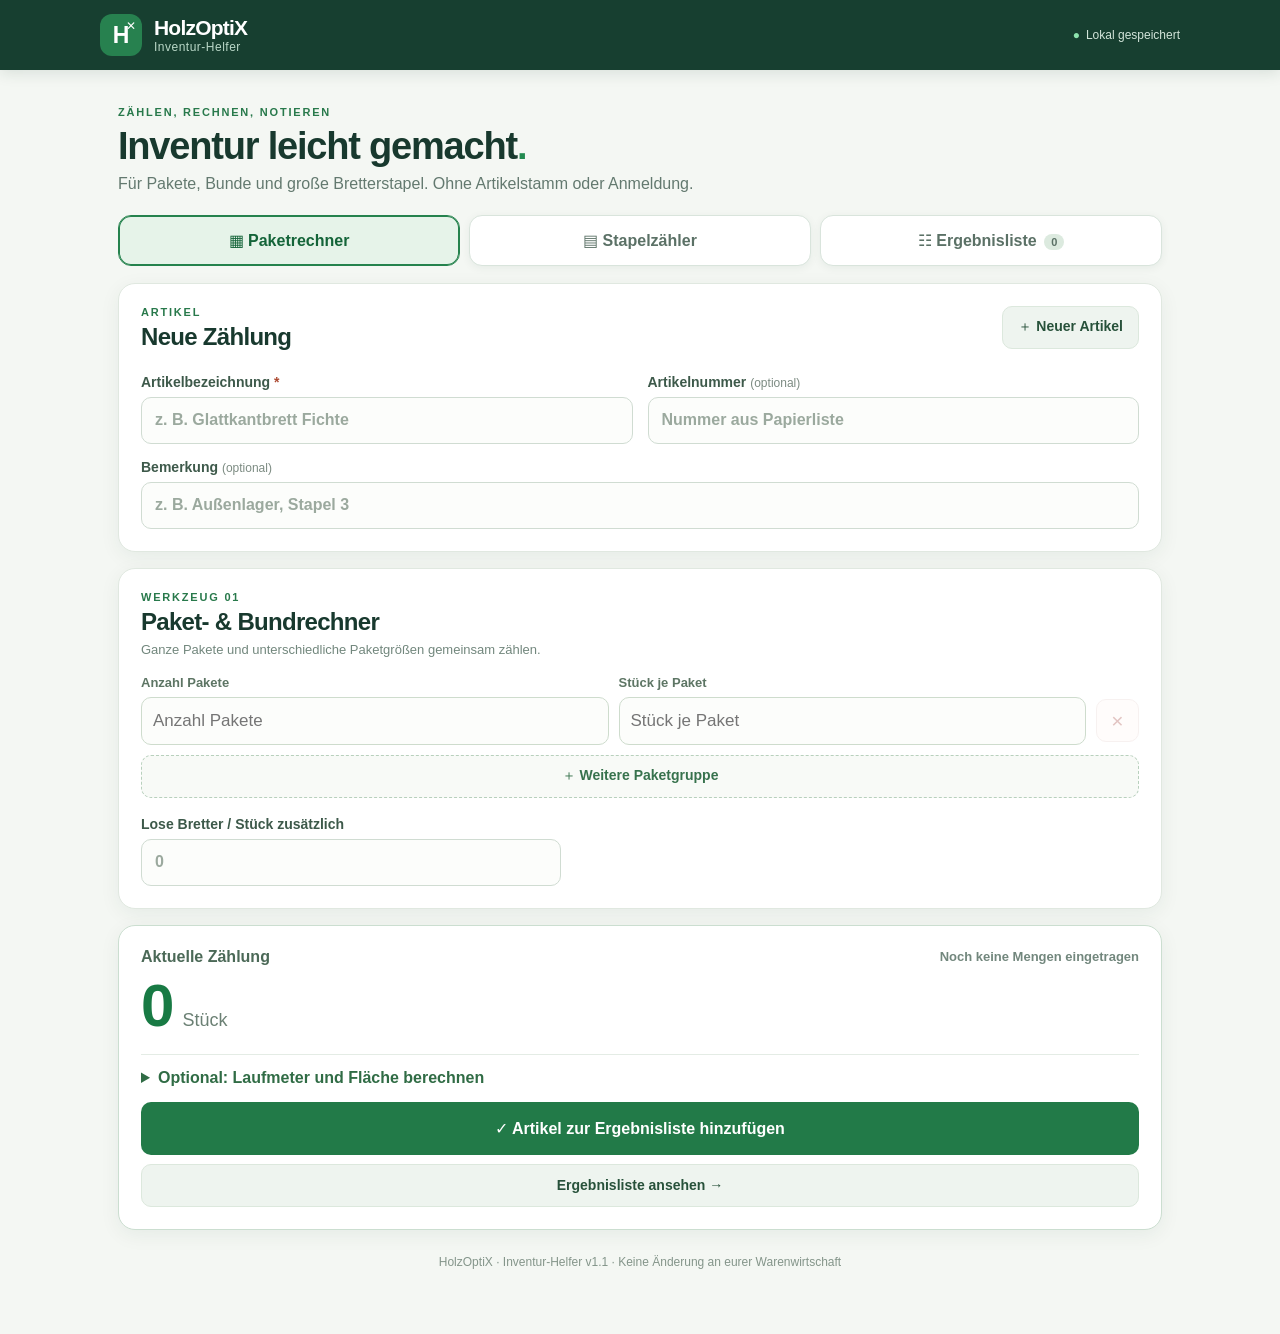
==== index.html @ 6cb24d71 "Add files via upload" ====
<!doctype html>
<html lang="de">
<head>
  <meta charset="utf-8">
  <meta name="viewport" content="width=device-width, initial-scale=1, viewport-fit=cover">
  <meta name="theme-color" content="#205d3d">
  <meta name="description" content="HolzOptiX Inventur-Helfer – Pakete, Bretterstapel und Fotos zählen, Ergebnisse sammeln.">
  <link rel="manifest" href="./manifest.webmanifest">
  <link rel="icon" href="./icons/icon-192.png" type="image/png">
  <link rel="stylesheet" href="./style.css">
  <title>HolzOptiX – Inventur-Helfer</title>
</head>
<body>
  <header class="topbar">
    <div class="brand">
      <span class="brand-mark" aria-hidden="true">H<span>✕</span></span>
      <span><strong>HolzOptiX</strong><small>Inventur-Helfer</small></span>
    </div>
    <span id="save-status" class="save-status" role="status">Lokal gespeichert</span>
  </header>
  <div class="container">
    <div class="intro">
      <div>
        <p class="eyebrow">ZÄHLEN, RECHNEN, NOTIEREN</p>
        <h1>Inventur leicht gemacht<span class="dot">.</span></h1>
        <p>Für Pakete, Bunde und große Bretterstapel. Ohne Artikelstamm oder Anmeldung.</p>
      </div>
    </div>
    <nav class="tabs" aria-label="Werkzeug auswählen">
      <button class="tab is-active" type="button" data-tab="package" aria-current="page">▦ <span>Paketrechner</span></button>
      <button class="tab" type="button" data-tab="stack">▤ <span>Stapelzähler</span></button>
      <button class="tab" type="button" data-tab="results">☷ <span>Ergebnisliste</span> <span id="result-count" class="pill">0</span></button>
    </nav>

    <div id="editor" class="editor">
      <section class="card article-card">
        <div class="section-head">
          <div><p class="eyebrow">ARTIKEL</p><h2 id="editor-heading">Neue Zählung</h2></div>
          <button id="new-item" class="btn subtle" type="button">＋ Neuer Artikel</button>
        </div>
        <div class="fields two">
          <label class="field"><span>Artikelbezeichnung <em>*</em></span><input id="article-name" maxlength="100" type="text" placeholder="z. B. Glattkantbrett Fichte" autocomplete="off"></label>
          <label class="field"><span>Artikelnummer <small>(optional)</small></span><input id="article-no" maxlength="60" type="text" placeholder="Nummer aus Papierliste" autocomplete="off"></label>
        </div>
        <label class="field note-field"><span>Bemerkung <small>(optional)</small></span><input id="article-note" maxlength="160" type="text" placeholder="z. B. Außenlager, Stapel 3" autocomplete="off"></label>
      </section>

      <section id="panel-package" class="card panel">
        <div class="section-head">
          <div><p class="eyebrow">WERKZEUG 01</p><h2>Paket- & Bundrechner</h2><p class="muted">Ganze Pakete und unterschiedliche Paketgrößen gemeinsam zählen.</p></div>
        </div>
        <div class="row-label"><span>Anzahl Pakete</span><span>Stück je Paket</span><span></span></div>
        <div id="package-groups" class="group-list"></div>
        <button id="add-package" type="button" class="btn dashed full">＋ Weitere Paketgruppe</button>
        <label class="field single"><span>Lose Bretter / Stück zusätzlich</span><input id="loose-package" inputmode="numeric" type="text" autocomplete="off" placeholder="0"></label>
      </section>

      <section id="panel-stack" class="card panel" hidden>
        <div class="section-head">
          <div><p class="eyebrow">WERKZEUG 02</p><h2>Stapelzähler</h2><p class="muted">Für gleichmäßige und unregelmäßige Stapel. Beide Methoden sind kombinierbar.</p></div>
        </div>
        <div class="subhead"><h3>Lagen und Teilblöcke</h3><p>Für einen regelmäßigen Bereich: Bretter je Lage × Anzahl der Lagen.</p></div>
        <div class="row-label"><span>Bretter je Lage</span><span>Anzahl Lagen</span><span></span></div>
        <div id="stack-blocks" class="group-list"></div>
        <button id="add-block" class="btn dashed full" type="button">＋ Weiteren Teilblock hinzufügen</button>
        <div class="inline-divider"><span>und / oder</span></div>
        <div class="subhead"><h3>Einzelne, unregelmäßige Reihen</h3><p>Jede Reihe separat zählen. Die eingegebenen Reihen werden addiert.</p></div>
        <div class="row-add">
          <label class="field"><span>Bretter in dieser Reihe</span><input id="row-input" type="text" inputmode="numeric" autocomplete="off" placeholder="z. B. 13"></label>
          <button id="add-row" class="btn dark" type="button">＋ Reihe</button>
        </div>
        <div id="row-chips" class="chips"></div>
        <label class="field single"><span>Einzelne Bretter zusätzlich</span><input id="loose-stack" inputmode="numeric" type="text" autocomplete="off" placeholder="0"></label>
        <div class="inline-divider"><span>oder zusätzlich per Foto</span></div>
        <div class="photo-tool">
          <div class="subhead"><h3>Foto-Zählhilfe <span class="photo-new">NEU 1.1</span></h3><p>Stirnseite fotografieren und jedes sichtbare Brett antippen. Es wird kein Bild hochgeladen.</p></div>
          <div class="photo-actions">
            <button id="photo-choose" type="button" class="btn dark">▣ Foto aufnehmen / öffnen</button>
            <button id="photo-clear" type="button" class="btn danger">Foto entfernen</button>
            <input id="photo-file" type="file" accept="image/*" hidden>
          </div>
          <div id="photo-placeholder" class="photo-placeholder">Noch kein Foto ausgewählt. Du kannst direkt mit dem Handy fotografieren oder ein vorhandenes Bild öffnen.</div>
          <div id="photo-stage" class="photo-stage" hidden>
            <canvas id="photo-canvas" aria-label="Bretter durch Antippen markieren"></canvas>
          </div>
          <div class="photo-toolbar">
            <div class="photo-modes" role="group" aria-label="Foto-Werkzeug">
              <button id="photo-mode-add" class="btn subtle is-selected" type="button">＋ Markieren</button>
              <button id="photo-mode-remove" class="btn subtle" type="button">− Entfernen</button>
            </div>
            <div class="photo-zoom" role="group" aria-label="Vergrößerung">
              <button id="photo-zoom-out" class="btn subtle" type="button" aria-label="Verkleinern">−</button>
              <button id="photo-zoom-reset" class="btn subtle" type="button">100 %</button>
              <button id="photo-zoom-in" class="btn subtle" type="button" aria-label="Vergrößern">＋</button>
            </div>
          </div>
          <div class="photo-counter">
            <div><span>Auf dem Foto markiert</span><strong id="photo-mark-count">0</strong><small>Bretter</small></div>
            <button id="photo-undo" class="btn subtle" type="button">↶ Rückgängig</button>
          </div>
          <p id="photo-info" class="photo-help" role="status">Tippen setzt einen Punkt. Mit zwei Fingern zoomen, bei Vergrößerung ziehen. Die Fotozählung wird zu anderen Teilzählungen addiert – Bretter nicht doppelt erfassen!</p>
        </div>
      </section>

      <section class="card total-card">
        <div class="total-label"><span>Aktuelle Zählung</span><span id="total-formula" class="muted">Noch keine Mengen eingetragen</span></div>
        <div class="big-total"><strong id="preview-total">0</strong><span>Stück</span></div>
        <details class="conversion">
          <summary>Optional: Laufmeter und Fläche berechnen</summary>
          <p>Nur verwenden, wenn alle gezählten Bretter dieses Artikels dieselben Maße haben.</p>
          <div class="fields two">
            <label class="field"><span>Länge je Brett (mm)</span><input id="uniform-length" type="text" inputmode="numeric" autocomplete="off" placeholder="z. B. 4000"></label>
            <label class="field"><span>Breite je Brett (mm)</span><input id="uniform-width" type="text" inputmode="numeric" autocomplete="off" placeholder="z. B. 145"></label>
          </div>
          <div id="conversion-result" class="conversion-result"></div>
        </details>
        <div id="validation-message" class="error-message" role="alert" hidden></div>
        <button id="save-item" class="btn primary full prominent" type="button">✓ Artikel zur Ergebnisliste hinzufügen</button>
        <button id="go-results" class="btn subtle full" type="button">Ergebnisliste ansehen →</button>
      </section>
    </div>

    <section id="panel-results" class="results-panel" hidden>
      <div class="card">
        <div class="section-head">
          <div><p class="eyebrow">VARIANTE 2</p><h2>Deine Ergebnisliste</h2><p class="muted">Mehrere Artikel nacheinander zählen und die fertigen Mengen gesammelt auf die Papierliste übertragen.</p></div>
        </div>
        <div class="result-summary">
          <div><strong id="summary-articles">0</strong><span>Artikel gezählt</span></div>
          <div><strong id="summary-counts">0</strong><span>Teilzählungen</span></div>
        </div>
        <div id="results-empty" class="empty-state">Noch keine Artikel erfasst. Starte mit dem Paketrechner oder Stapelzähler.</div>
        <div id="results-list" class="results-list"></div>
        <div class="result-actions">
          <button id="result-new" type="button" class="btn primary">＋ Weiteren Artikel zählen</button>
          <button id="export-csv" type="button" class="btn dark">↓ CSV speichern</button>
          <button id="print-results" type="button" class="btn subtle">▤ Drucken / PDF</button>
        </div>
      </div>
      <div class="card safety-card">
        <h3>Datensicherung</h3>
        <p>Die Zählungen bleiben auf diesem Gerät gespeichert. Sie werden nicht automatisch zwischen Handy und PC übertragen. Sichere sie bei Bedarf als Datei.</p>
        <div class="result-actions">
          <button id="export-json" class="btn subtle" type="button">↓ Sicherung speichern</button>
          <button id="import-json" class="btn subtle" type="button">↑ Sicherung öffnen</button>
          <input id="import-file" type="file" accept="application/json,.json" hidden>
          <button id="clear-results" class="btn danger" type="button">Liste leeren</button>
        </div>
      </div>
    </section>

    <footer class="footer">HolzOptiX · Inventur-Helfer v1.1 · Keine Änderung an eurer Warenwirtschaft</footer>
  </div>
  <script src="./photo.js" defer></script>
  <script src="./app.js" defer></script>
</body>
</html>
---- style.css ----
:root{font-family:Inter,Segoe UI,Arial,sans-serif;color:#18392e;background:#f4f7f3;font-size:16px;font-synthesis:none}
*{box-sizing:border-box}html{scroll-behavior:smooth}body{margin:0;min-height:100vh}button,input{font:inherit}button{cursor:pointer}button:disabled{cursor:not-allowed;opacity:.45}[hidden]{display:none!important}
.topbar{background:#173f30;color:white;padding:14px max(18px,calc((100vw - 1080px)/2));display:flex;justify-content:space-between;align-items:center;gap:12px;box-shadow:0 3px 14px #143e3020}
.brand{display:flex;align-items:center;gap:12px}.brand strong{display:block;font-size:21px;letter-spacing:-.8px}.brand small{display:block;color:#bad8c8;font-size:12px;letter-spacing:.5px}.brand-mark{display:grid;place-items:center;width:42px;height:42px;border-radius:12px;background:#27814f;color:#fff;font-size:23px;font-weight:900;position:relative}.brand-mark span{position:absolute;font-size:12px;right:6px;top:5px}
.save-status{font-size:12px;color:#d2e4d9;white-space:nowrap}.save-status::before{content:'●';color:#8de4ae;margin-right:6px}.save-status.error{color:#ffdcce}.save-status.error::before{color:#f4aa8f}
.container{max-width:1080px;margin:0 auto;padding:24px 18px 40px}.intro{margin:12px 0 22px}.intro h1{font-size:clamp(27px,4.5vw,38px);line-height:1.13;letter-spacing:-1.2px;margin:7px 0}.intro p:last-child{color:#63796f;margin:7px 0 0}.eyebrow{font-size:11px;font-weight:800;letter-spacing:1.8px;color:#28794b;margin:0}.dot{color:#228b50}
.tabs{display:grid;grid-template-columns:1fr 1fr 1fr;gap:9px;margin-bottom:17px}.tab{appearance:none;border:1px solid #d9e4dc;background:#fff;color:#5b7166;padding:15px 9px;border-radius:13px;font-weight:700;min-height:51px;box-shadow:0 2px 8px #163d3010}.tab.is-active{border-color:#25824d;background:#e6f3e9;color:#146439;box-shadow:inset 0 0 0 1px #25824d}.pill{display:inline-flex;min-width:20px;justify-content:center;border-radius:20px;background:#dceadf;padding:2px 5px;font-size:11px;margin-left:3px}.editor,.results-panel{display:grid;gap:16px}.card{background:white;border:1px solid #e0e8e0;border-radius:17px;box-shadow:0 5px 20px #173f3010;padding:22px}.section-head{display:flex;justify-content:space-between;gap:15px;align-items:start;margin-bottom:18px}.section-head h2{margin:5px 0;font-size:24px;letter-spacing:-.7px}.section-head .muted{margin:6px 0 0}.muted{color:#72877d;font-size:13px}.fields{display:grid;gap:15px}.fields.two{grid-template-columns:1fr 1fr}.field{display:flex;flex-direction:column;gap:7px;font-size:14px;font-weight:650;color:#3d594a;min-width:0}.field span small{font-size:12px;font-weight:400;color:#7c8b82}.field em{font-style:normal;color:#ad4b33}
.field input{width:100%;border:1px solid #d0dcd2;border-radius:10px;padding:12px 13px;color:#18392e;background:#fcfdfb;outline:none;min-height:47px;font-size:16px}.field input:focus{border-color:#2b995c;box-shadow:0 0 0 3px #2f995b1b}.field input::placeholder{color:#9ba99e}.note-field{margin-top:15px}
.btn{display:inline-flex;align-items:center;justify-content:center;gap:6px;min-height:43px;padding:10px 15px;border-radius:10px;border:1px solid transparent;font-weight:750;font-size:14px;text-align:center;transition:background .15s}.btn.primary{background:#227a48;color:white}.btn.primary:hover{background:#165d35}.btn.dark{background:#204638;color:white}.btn.dark:hover{background:#123628}.btn.subtle{background:#eef4ef;color:#27513a;border-color:#dce8dd}.btn.subtle:hover{background:#e3ede4}.btn.dashed{background:#f8faf7;border:1.5px dashed #b8d0bd;color:#37724d}.btn.dashed:hover{background:#ecf6ed}.btn.danger{background:#fff3f1;border:1px solid #e7c1bb;color:#aa3a31}.btn.danger:hover{background:#ffe5e2}.btn.full{width:100%}.btn.prominent{min-height:53px;font-size:16px}
.row-label{display:grid;grid-template-columns:1fr 1fr 43px;gap:10px;color:#5d7564;font-weight:700;font-size:13px;margin:0 0 7px}.group-list{display:grid;gap:9px;margin-bottom:10px}.group-row{display:grid;grid-template-columns:1fr 1fr 43px;gap:10px;align-items:center}.group-row input{width:100%;min-width:0;border:1px solid #cedccd;background:#fcfdfb;border-radius:10px;padding:12px 11px;min-height:48px;font-size:17px;outline:none}.group-row input:focus{border-color:#33935b;box-shadow:0 0 0 3px #33935b22}.group-row button{border:1px solid #e8d2ce;color:#a23e37;background:#fff6f3;border-radius:10px;font-size:21px;min-height:43px}.group-row button:disabled{opacity:.3}.single{max-width:420px;margin-top:18px}.subhead{margin:6px 0 14px}.subhead h3{font-size:17px;margin:0 0 4px}.subhead p{margin:0;color:#778b7f;font-size:13px}.inline-divider{height:45px;display:flex;align-items:center;gap:15px;color:#82968a;font-size:12px}.inline-divider::before,.inline-divider::after{content:'';height:1px;background:#e2ebe4;flex:1}.row-add{display:flex;align-items:end;gap:10px}.row-add .field{flex:1}.row-add .btn{min-height:47px}.chips{display:flex;flex-wrap:wrap;gap:7px;margin-top:12px}.chip{background:#eaf4ec;border:1px solid #d1e6d6;color:#245d3b;border-radius:50px;padding:7px 10px;font-weight:700;font-size:13px}.chip button{border:0;background:transparent;color:#5d7663;font-size:17px;margin-left:5px;vertical-align:middle}
.total-card{border-color:#cbded0}.total-label{display:flex;align-items:center;justify-content:space-between;gap:12px;color:#4b6957;font-weight:750}.big-total{display:flex;align-items:baseline;gap:10px;margin:7px 0 12px}.big-total strong{font-size:clamp(42px,7vw,60px);color:#187a44;line-height:1.1;letter-spacing:-1.8px;font-variant-numeric:tabular-nums}.big-total span{color:#6b8074;font-size:18px}.conversion{border-top:1px solid #e4ece5;margin:15px 0;padding-top:14px}.conversion summary{color:#306c45;font-weight:750;cursor:pointer}.conversion p{color:#72877d;font-size:13px}.conversion-result{font-weight:750;color:#21683c;margin-top:12px}.error-message{color:#a33131;background:#fff0ee;border:1px solid #f1ccc8;border-radius:9px;padding:11px 13px;margin:12px 0}.total-card>.btn+.btn{margin-top:9px}
.result-summary{display:flex;gap:12px;margin-bottom:18px}.result-summary div{background:#ecf5ed;border-radius:12px;padding:13px 18px;flex:1;display:flex;flex-direction:column;gap:4px}.result-summary strong{color:#1a7641;font-size:27px}.result-summary span{font-size:12px;color:#657f6b}.results-list{display:grid;gap:10px}.result-card{border:1px solid #dce6dd;border-radius:12px;padding:15px;display:grid;grid-template-columns:minmax(0,1fr) auto;gap:12px}.result-card h3{margin:0;font-size:18px;overflow-wrap:anywhere}.result-card p{margin:5px 0 0;color:#667c6d;font-size:13px;overflow-wrap:anywhere}.result-card .breakdown{color:#6f8275;font-size:12px;margin-top:9px}.result-qty{font-size:25px;color:#1c7a42;font-weight:800;white-space:nowrap;text-align:right;line-height:1}.result-qty small{font-size:12px;color:#71907a}.result-controls{grid-column:1/-1;display:flex;gap:7px;flex-wrap:wrap}.result-controls .btn{min-height:36px;padding:6px 13px;font-size:13px}.result-actions{display:flex;flex-wrap:wrap;gap:9px;margin-top:18px}.empty-state{border:1px dashed #c6d9c8;border-radius:13px;padding:28px;text-align:center;color:#788e80;background:#f8fbf7}.safety-card h3{margin:0}.safety-card p{color:#688171;font-size:14px;line-height:1.5}.footer{margin:25px 0;text-align:center;color:#84958a;font-size:12px}
@media(max-width:700px){.container{padding:17px 12px 30px}.topbar{padding:12px 15px}.tabs{gap:5px}.tab{padding:12px 5px;font-size:12px}.card{padding:16px}.section-head h2{font-size:22px}.section-head{flex-wrap:wrap}.fields.two{grid-template-columns:1fr}.row-label,.group-row{gap:7px}.save-status{font-size:11px}.result-actions .btn{flex:1;min-width:130px}.result-card{gap:8px}.result-qty{font-size:22px}.intro{margin-top:3px}}
@media print{body{background:white;color:#111}.topbar,.intro,.tabs,.editor,.footer,.safety-card,.result-actions,.result-controls{display:none!important}.container{max-width:none;margin:0;padding:0}.results-panel{display:block!important}.card{box-shadow:none;border:0;padding:0}.section-head h2{font-size:24px}.result-summary{margin:10px 0}.result-summary div{background:none;border:1px solid #bbb;padding:8px}.results-list{gap:0}.result-card{break-inside:avoid;border:0;border-bottom:1px solid #aaa;border-radius:0;padding:10px 0}.result-qty{color:#111}.result-card h3{font-size:15px}.result-card p,.result-card .breakdown{color:#333}.empty-state{display:none!important}}
.photo-tool{margin-top:3px;padding:18px;border:1px solid #d7e6d9;background:#f9fcf9;border-radius:13px}.photo-new{display:inline-block;vertical-align:middle;background:#dcefe2;color:#216b3f;padding:4px 7px;font-size:10px;border-radius:50px;letter-spacing:1px}.photo-actions,.photo-toolbar{display:flex;gap:8px;flex-wrap:wrap;margin:13px 0}.photo-actions .btn{flex:1;min-width:140px}.photo-placeholder{padding:28px 14px;text-align:center;color:#68816e;border:2px dashed #c7decf;background:#edf6ef;border-radius:12px;font-size:14px;line-height:1.5}.photo-stage{background:#e9eee7;border-radius:12px;overflow:hidden;border:1px solid #baccbc}.photo-stage canvas{display:block;width:100%;height:380px;touch-action:none;cursor:crosshair}.photo-toolbar{justify-content:space-between}.photo-modes,.photo-zoom{display:flex;gap:5px;flex-wrap:wrap}.photo-zoom .btn{min-width:42px}.photo-modes .btn.is-selected{background:#d4eadb;border-color:#2e8c52;color:#155e35}.photo-counter{display:flex;align-items:center;justify-content:space-between;gap:12px;background:#e8f4ea;border:1px solid #cee6d3;border-radius:10px;padding:12px 15px}.photo-counter>div{display:flex;align-items:baseline;gap:8px}.photo-counter span{color:#4e795d;font-size:13px}.photo-counter strong{font-size:32px;color:#177640;font-variant-numeric:tabular-nums}.photo-counter small{font-size:12px;color:#6e8a75}.photo-help{color:#688170;font-size:13px;line-height:1.5;margin:12px 0 0}
@media(max-width:700px){.photo-tool{padding:12px}.photo-stage canvas{height:310px}.photo-toolbar{display:grid;gap:11px}.photo-modes,.photo-zoom{justify-content:center}.photo-modes .btn{flex:1}.photo-counter>div{flex-wrap:wrap;gap:5px}.photo-counter span{flex-basis:100%}}
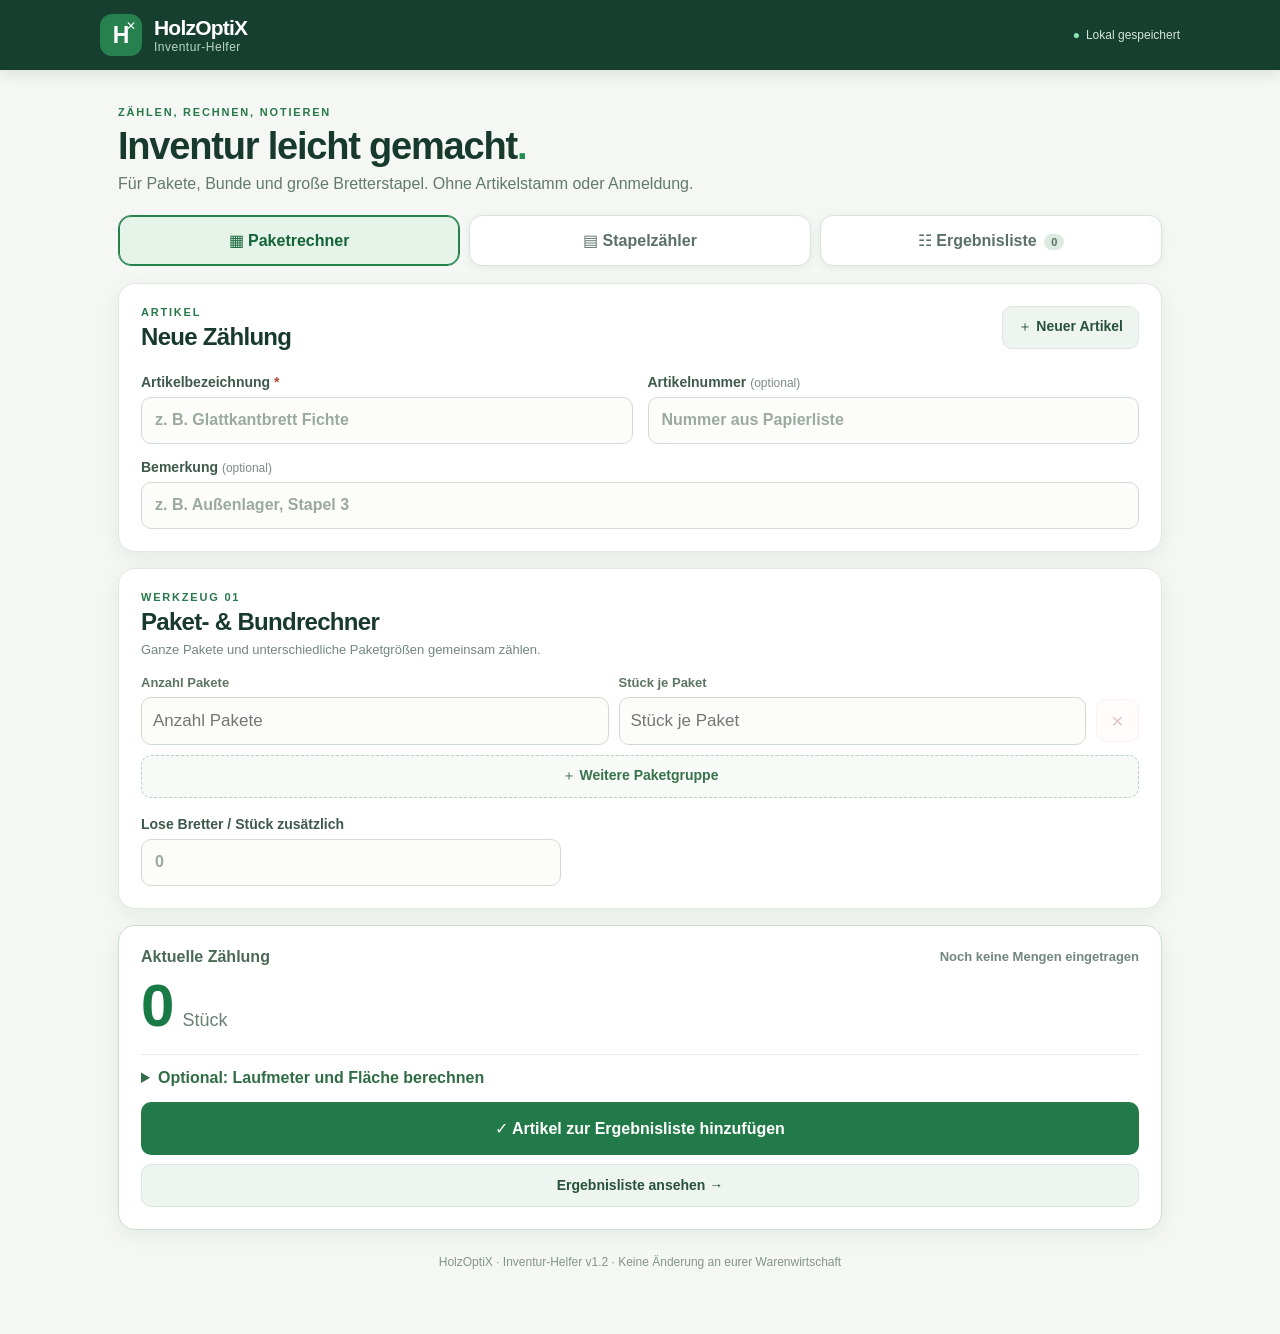
==== commit 7935eb53: "Add files via upload" ====
--- a/index.html
+++ b/index.html
@@ -149,7 +149,7 @@
       </div>
     </section>
 
-    <footer class="footer">HolzOptiX · Inventur-Helfer v1.1 · Keine Änderung an eurer Warenwirtschaft</footer>
+    <footer class="footer">HolzOptiX · Inventur-Helfer v1.2 · Keine Änderung an eurer Warenwirtschaft</footer>
   </div>
   <script src="./photo.js" defer></script>
   <script src="./app.js" defer></script>
--- a/style.css
+++ b/style.css
@@ -14,3 +14,5 @@
 @media print{body{background:white;color:#111}.topbar,.intro,.tabs,.editor,.footer,.safety-card,.result-actions,.result-controls{display:none!important}.container{max-width:none;margin:0;padding:0}.results-panel{display:block!important}.card{box-shadow:none;border:0;padding:0}.section-head h2{font-size:24px}.result-summary{margin:10px 0}.result-summary div{background:none;border:1px solid #bbb;padding:8px}.results-list{gap:0}.result-card{break-inside:avoid;border:0;border-bottom:1px solid #aaa;border-radius:0;padding:10px 0}.result-qty{color:#111}.result-card h3{font-size:15px}.result-card p,.result-card .breakdown{color:#333}.empty-state{display:none!important}}
 .photo-tool{margin-top:3px;padding:18px;border:1px solid #d7e6d9;background:#f9fcf9;border-radius:13px}.photo-new{display:inline-block;vertical-align:middle;background:#dcefe2;color:#216b3f;padding:4px 7px;font-size:10px;border-radius:50px;letter-spacing:1px}.photo-actions,.photo-toolbar{display:flex;gap:8px;flex-wrap:wrap;margin:13px 0}.photo-actions .btn{flex:1;min-width:140px}.photo-placeholder{padding:28px 14px;text-align:center;color:#68816e;border:2px dashed #c7decf;background:#edf6ef;border-radius:12px;font-size:14px;line-height:1.5}.photo-stage{background:#e9eee7;border-radius:12px;overflow:hidden;border:1px solid #baccbc}.photo-stage canvas{display:block;width:100%;height:380px;touch-action:none;cursor:crosshair}.photo-toolbar{justify-content:space-between}.photo-modes,.photo-zoom{display:flex;gap:5px;flex-wrap:wrap}.photo-zoom .btn{min-width:42px}.photo-modes .btn.is-selected{background:#d4eadb;border-color:#2e8c52;color:#155e35}.photo-counter{display:flex;align-items:center;justify-content:space-between;gap:12px;background:#e8f4ea;border:1px solid #cee6d3;border-radius:10px;padding:12px 15px}.photo-counter>div{display:flex;align-items:baseline;gap:8px}.photo-counter span{color:#4e795d;font-size:13px}.photo-counter strong{font-size:32px;color:#177640;font-variant-numeric:tabular-nums}.photo-counter small{font-size:12px;color:#6e8a75}.photo-help{color:#688170;font-size:13px;line-height:1.5;margin:12px 0 0}
 @media(max-width:700px){.photo-tool{padding:12px}.photo-stage canvas{height:310px}.photo-toolbar{display:grid;gap:11px}.photo-modes,.photo-zoom{justify-content:center}.photo-modes .btn{flex:1}.photo-counter>div{flex-wrap:wrap;gap:5px}.photo-counter span{flex-basis:100%}}
+/* Ein-Finger-Scrollen der Seite bleibt erhalten, Browser-Pinch-Zoom nicht. */
+@media (pointer:coarse){html,body{touch-action:pan-x pan-y}.photo-stage canvas{touch-action:none}}
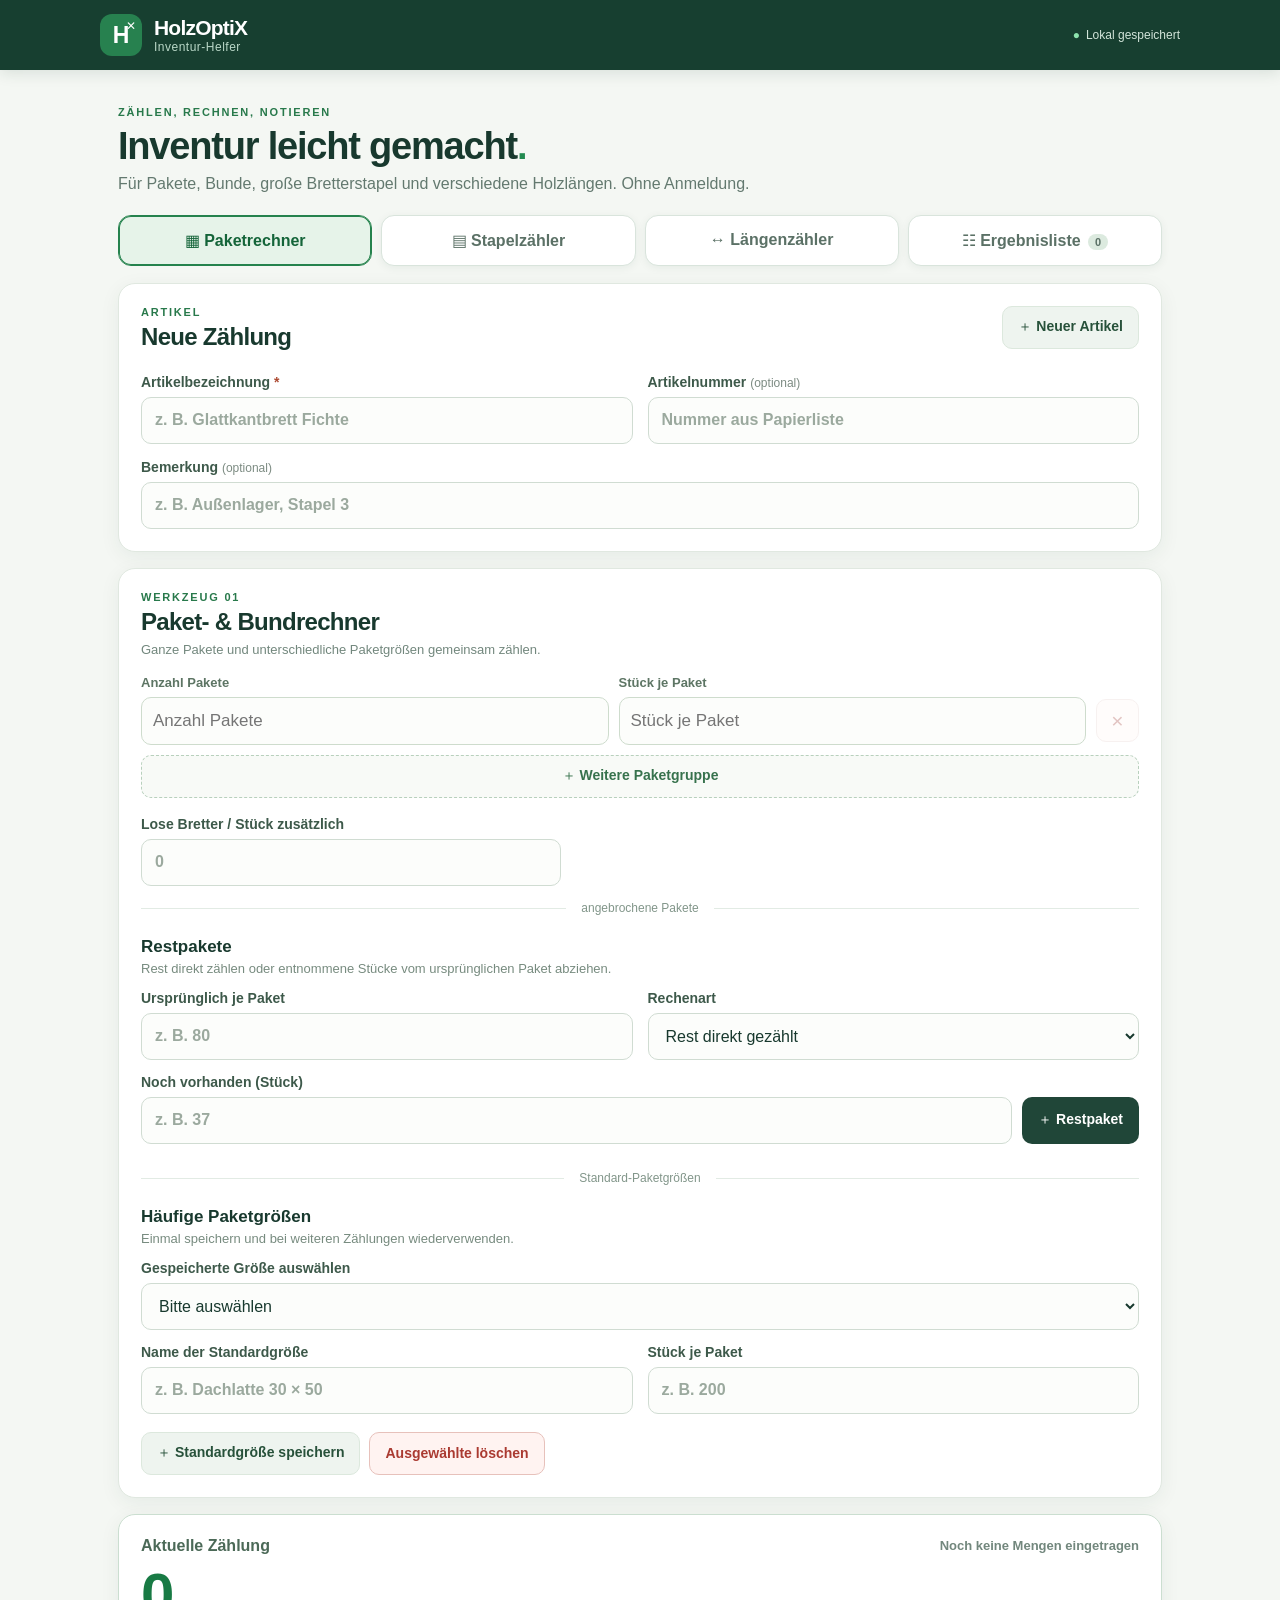
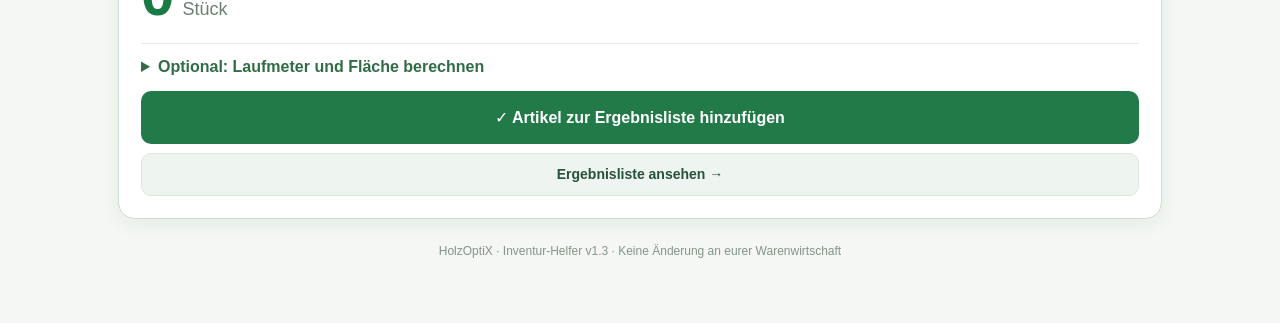
==== commit 75e2ffab: "Add files via upload" ====
--- a/index.html
+++ b/index.html
@@ -4,7 +4,7 @@
   <meta charset="utf-8">
   <meta name="viewport" content="width=device-width, initial-scale=1, viewport-fit=cover">
   <meta name="theme-color" content="#205d3d">
-  <meta name="description" content="HolzOptiX Inventur-Helfer – Pakete, Bretterstapel und Fotos zählen, Ergebnisse sammeln.">
+  <meta name="description" content="HolzOptiX Inventur-Helfer – Pakete, Bretterstapel, Fotos und Holzlängen zählen.">
   <link rel="manifest" href="./manifest.webmanifest">
   <link rel="icon" href="./icons/icon-192.png" type="image/png">
   <link rel="stylesheet" href="./style.css">
@@ -23,12 +23,13 @@
       <div>
         <p class="eyebrow">ZÄHLEN, RECHNEN, NOTIEREN</p>
         <h1>Inventur leicht gemacht<span class="dot">.</span></h1>
-        <p>Für Pakete, Bunde und große Bretterstapel. Ohne Artikelstamm oder Anmeldung.</p>
+        <p>Für Pakete, Bunde, große Bretterstapel und verschiedene Holzlängen. Ohne Anmeldung.</p>
       </div>
     </div>
     <nav class="tabs" aria-label="Werkzeug auswählen">
       <button class="tab is-active" type="button" data-tab="package" aria-current="page">▦ <span>Paketrechner</span></button>
       <button class="tab" type="button" data-tab="stack">▤ <span>Stapelzähler</span></button>
+      <button class="tab" type="button" data-tab="length">↔ <span>Längenzähler</span></button>
       <button class="tab" type="button" data-tab="results">☷ <span>Ergebnisliste</span> <span id="result-count" class="pill">0</span></button>
     </nav>
 
@@ -53,6 +54,25 @@
         <div id="package-groups" class="group-list"></div>
         <button id="add-package" type="button" class="btn dashed full">＋ Weitere Paketgruppe</button>
         <label class="field single"><span>Lose Bretter / Stück zusätzlich</span><input id="loose-package" inputmode="numeric" type="text" autocomplete="off" placeholder="0"></label>
+        <div class="inline-divider"><span>angebrochene Pakete</span></div>
+        <div class="subhead"><h3>Restpakete</h3><p>Rest direkt zählen oder entnommene Stücke vom ursprünglichen Paket abziehen.</p></div>
+        <div class="fields two">
+          <label class="field"><span>Ursprünglich je Paket</span><input id="open-pack-size" type="text" inputmode="numeric" autocomplete="off" placeholder="z. B. 80"></label>
+          <label class="field"><span>Rechenart</span><select id="open-pack-mode"><option value="remaining">Rest direkt gezählt</option><option value="removed">Entnommene Stücke abziehen</option></select></label>
+        </div>
+        <div class="row-add space-top">
+          <label class="field"><span id="open-pack-amount-label">Noch vorhanden (Stück)</span><input id="open-pack-amount" type="text" inputmode="numeric" autocomplete="off" placeholder="z. B. 37"></label>
+          <button id="add-open-pack" class="btn dark" type="button">＋ Restpaket</button>
+        </div>
+        <div id="open-pack-list" class="chips"></div>
+        <div class="inline-divider"><span>Standard-Paketgrößen</span></div>
+        <div class="subhead"><h3>Häufige Paketgrößen</h3><p>Einmal speichern und bei weiteren Zählungen wiederverwenden.</p></div>
+        <label class="field"><span>Gespeicherte Größe auswählen</span><select id="preset-select"><option value="">Bitte auswählen</option></select></label>
+        <div class="fields two space-top">
+          <label class="field"><span>Name der Standardgröße</span><input id="preset-name" type="text" maxlength="80" placeholder="z. B. Dachlatte 30 × 50"></label>
+          <label class="field"><span>Stück je Paket</span><input id="preset-size" type="text" inputmode="numeric" placeholder="z. B. 200"></label>
+        </div>
+        <div class="result-actions"><button id="preset-save" class="btn subtle" type="button">＋ Standardgröße speichern</button><button id="preset-delete" class="btn danger" type="button">Ausgewählte löschen</button></div>
       </section>
 
       <section id="panel-stack" class="card panel" hidden>
@@ -71,9 +91,24 @@
         </div>
         <div id="row-chips" class="chips"></div>
         <label class="field single"><span>Einzelne Bretter zusätzlich</span><input id="loose-stack" inputmode="numeric" type="text" autocomplete="off" placeholder="0"></label>
+        <div class="inline-divider"><span>oder zusätzlich per Stapelhöhe</span></div>
+        <div class="subhead"><h3>Stapelhöhen-Rechner <span class="photo-new">NEU 1.3</span></h3><p>Schätzung aus Stapelhöhe, Brettstärke und Brettern je Lage. Paletten und Unterlagen vorher abziehen.</p></div>
+        <div class="fields three">
+          <label class="field"><span>Stapelhöhe (mm)</span><input id="height-total" type="text" inputmode="numeric" placeholder="z. B. 1520"></label>
+          <label class="field"><span>Brettstärke (mm)</span><input id="height-thickness" type="text" inputmode="numeric" placeholder="z. B. 24"></label>
+          <label class="field"><span>Bretter je Lage</span><input id="height-per-layer" type="text" inputmode="numeric" placeholder="z. B. 10"></label>
+        </div>
+        <label class="check-line"><input id="height-with-spacers" type="checkbox"> Stapel hat Zwischenhölzer</label>
+        <div id="height-spacer-fields" class="fields two" hidden>
+          <label class="field"><span>Anzahl der Zwischenhölzer übereinander</span><input id="height-spacers" type="text" inputmode="numeric" placeholder="z. B. 4"></label>
+          <label class="field"><span>Stärke je Zwischenholz (mm)</span><input id="height-spacer-thickness" type="text" inputmode="numeric" placeholder="z. B. 20"></label>
+        </div>
+        <div id="height-preview" class="estimate-preview" role="status">Maße eingeben, um die ungefähre Stückzahl zu berechnen.</div>
+        <button id="add-height-block" class="btn dashed full" type="button">＋ Berechneten Stapel übernehmen</button>
+        <div id="height-block-list" class="chips"></div>
         <div class="inline-divider"><span>oder zusätzlich per Foto</span></div>
         <div class="photo-tool">
-          <div class="subhead"><h3>Foto-Zählhilfe <span class="photo-new">NEU 1.1</span></h3><p>Stirnseite fotografieren und jedes sichtbare Brett antippen. Es wird kein Bild hochgeladen.</p></div>
+          <div class="subhead"><h3>Foto-Zählhilfe <span class="photo-new">FARBGRUPPEN 1.3</span></h3><p>Stirnseite fotografieren, farbige Zählbereiche anlegen und jedes sichtbare Brett antippen. Es wird kein Bild hochgeladen.</p></div>
           <div class="photo-actions">
             <button id="photo-choose" type="button" class="btn dark">▣ Foto aufnehmen / öffnen</button>
             <button id="photo-clear" type="button" class="btn danger">Foto entfernen</button>
@@ -83,6 +118,8 @@
           <div id="photo-stage" class="photo-stage" hidden>
             <canvas id="photo-canvas" aria-label="Bretter durch Antippen markieren"></canvas>
           </div>
+          <div class="photo-zone-heading"><strong>Zählbereiche</strong><button id="photo-zone-add" class="btn subtle" type="button">＋ Bereich</button></div>
+          <div id="photo-zones" class="photo-zones"></div>
           <div class="photo-toolbar">
             <div class="photo-modes" role="group" aria-label="Foto-Werkzeug">
               <button id="photo-mode-add" class="btn subtle is-selected" type="button">＋ Markieren</button>
@@ -98,14 +135,28 @@
             <div><span>Auf dem Foto markiert</span><strong id="photo-mark-count">0</strong><small>Bretter</small></div>
             <button id="photo-undo" class="btn subtle" type="button">↶ Rückgängig</button>
           </div>
+          <button id="photo-download" class="btn subtle full space-top" type="button">↓ Foto mit Markierungen speichern</button>
           <p id="photo-info" class="photo-help" role="status">Tippen setzt einen Punkt. Mit zwei Fingern zoomen, bei Vergrößerung ziehen. Die Fotozählung wird zu anderen Teilzählungen addiert – Bretter nicht doppelt erfassen!</p>
         </div>
+      </section>
+
+      <section id="panel-length" class="card panel" hidden>
+        <div class="section-head"><div><p class="eyebrow">WERKZEUG 03</p><h2>Längen-Sortierzähler</h2><p class="muted">Ein Artikel, mehrere Holzlängen. Jede Länge wird später als eigene Position gespeichert.</p></div></div>
+        <div class="fields two">
+          <label class="field"><span>Breite (mm, optional)</span><input id="length-width" type="text" inputmode="numeric" placeholder="z. B. 145"></label>
+          <label class="field"><span>Stärke (mm, optional)</span><input id="length-thickness" type="text" inputmode="numeric" placeholder="z. B. 28"></label>
+        </div>
+        <p class="muted">Die oben eingegebene Artikelnummer gilt für alle Längen. Bei Angabe von Breite und Stärke wird zusätzlich die Fläche bzw. das Volumen berechnet.</p>
+        <div class="row-label"><span>Länge (mm)</span><span>Stück</span><span></span></div>
+        <div id="length-rows" class="group-list"></div>
+        <button id="add-length" class="btn dashed full" type="button">＋ Weitere Länge</button>
+        <div id="length-summary" class="estimate-preview">Noch keine Längen eingetragen.</div>
       </section>
 
       <section class="card total-card">
         <div class="total-label"><span>Aktuelle Zählung</span><span id="total-formula" class="muted">Noch keine Mengen eingetragen</span></div>
         <div class="big-total"><strong id="preview-total">0</strong><span>Stück</span></div>
-        <details class="conversion">
+        <details id="conversion" class="conversion">
           <summary>Optional: Laufmeter und Fläche berechnen</summary>
           <p>Nur verwenden, wenn alle gezählten Bretter dieses Artikels dieselben Maße haben.</p>
           <div class="fields two">
@@ -126,10 +177,10 @@
           <div><p class="eyebrow">VARIANTE 2</p><h2>Deine Ergebnisliste</h2><p class="muted">Mehrere Artikel nacheinander zählen und die fertigen Mengen gesammelt auf die Papierliste übertragen.</p></div>
         </div>
         <div class="result-summary">
-          <div><strong id="summary-articles">0</strong><span>Artikel gezählt</span></div>
+          <div><strong id="summary-articles">0</strong><span>Positionen gezählt</span></div>
           <div><strong id="summary-counts">0</strong><span>Teilzählungen</span></div>
         </div>
-        <div id="results-empty" class="empty-state">Noch keine Artikel erfasst. Starte mit dem Paketrechner oder Stapelzähler.</div>
+        <div id="results-empty" class="empty-state">Noch keine Positionen erfasst. Starte mit dem Paket-, Stapel- oder Längenzähler.</div>
         <div id="results-list" class="results-list"></div>
         <div class="result-actions">
           <button id="result-new" type="button" class="btn primary">＋ Weiteren Artikel zählen</button>
@@ -149,7 +200,7 @@
       </div>
     </section>
 
-    <footer class="footer">HolzOptiX · Inventur-Helfer v1.2 · Keine Änderung an eurer Warenwirtschaft</footer>
+    <footer class="footer">HolzOptiX · Inventur-Helfer v1.3 · Keine Änderung an eurer Warenwirtschaft</footer>
   </div>
   <script src="./photo.js" defer></script>
   <script src="./app.js" defer></script>
--- a/style.css
+++ b/style.css
@@ -4,15 +4,16 @@
 .brand{display:flex;align-items:center;gap:12px}.brand strong{display:block;font-size:21px;letter-spacing:-.8px}.brand small{display:block;color:#bad8c8;font-size:12px;letter-spacing:.5px}.brand-mark{display:grid;place-items:center;width:42px;height:42px;border-radius:12px;background:#27814f;color:#fff;font-size:23px;font-weight:900;position:relative}.brand-mark span{position:absolute;font-size:12px;right:6px;top:5px}
 .save-status{font-size:12px;color:#d2e4d9;white-space:nowrap}.save-status::before{content:'●';color:#8de4ae;margin-right:6px}.save-status.error{color:#ffdcce}.save-status.error::before{color:#f4aa8f}
 .container{max-width:1080px;margin:0 auto;padding:24px 18px 40px}.intro{margin:12px 0 22px}.intro h1{font-size:clamp(27px,4.5vw,38px);line-height:1.13;letter-spacing:-1.2px;margin:7px 0}.intro p:last-child{color:#63796f;margin:7px 0 0}.eyebrow{font-size:11px;font-weight:800;letter-spacing:1.8px;color:#28794b;margin:0}.dot{color:#228b50}
-.tabs{display:grid;grid-template-columns:1fr 1fr 1fr;gap:9px;margin-bottom:17px}.tab{appearance:none;border:1px solid #d9e4dc;background:#fff;color:#5b7166;padding:15px 9px;border-radius:13px;font-weight:700;min-height:51px;box-shadow:0 2px 8px #163d3010}.tab.is-active{border-color:#25824d;background:#e6f3e9;color:#146439;box-shadow:inset 0 0 0 1px #25824d}.pill{display:inline-flex;min-width:20px;justify-content:center;border-radius:20px;background:#dceadf;padding:2px 5px;font-size:11px;margin-left:3px}.editor,.results-panel{display:grid;gap:16px}.card{background:white;border:1px solid #e0e8e0;border-radius:17px;box-shadow:0 5px 20px #173f3010;padding:22px}.section-head{display:flex;justify-content:space-between;gap:15px;align-items:start;margin-bottom:18px}.section-head h2{margin:5px 0;font-size:24px;letter-spacing:-.7px}.section-head .muted{margin:6px 0 0}.muted{color:#72877d;font-size:13px}.fields{display:grid;gap:15px}.fields.two{grid-template-columns:1fr 1fr}.field{display:flex;flex-direction:column;gap:7px;font-size:14px;font-weight:650;color:#3d594a;min-width:0}.field span small{font-size:12px;font-weight:400;color:#7c8b82}.field em{font-style:normal;color:#ad4b33}
-.field input{width:100%;border:1px solid #d0dcd2;border-radius:10px;padding:12px 13px;color:#18392e;background:#fcfdfb;outline:none;min-height:47px;font-size:16px}.field input:focus{border-color:#2b995c;box-shadow:0 0 0 3px #2f995b1b}.field input::placeholder{color:#9ba99e}.note-field{margin-top:15px}
+.tabs{display:grid;grid-template-columns:repeat(4,minmax(0,1fr));gap:9px;margin-bottom:17px}.tab{appearance:none;border:1px solid #d9e4dc;background:#fff;color:#5b7166;padding:15px 9px;border-radius:13px;font-weight:700;min-height:51px;box-shadow:0 2px 8px #163d3010}.tab.is-active{border-color:#25824d;background:#e6f3e9;color:#146439;box-shadow:inset 0 0 0 1px #25824d}.pill{display:inline-flex;min-width:20px;justify-content:center;border-radius:20px;background:#dceadf;padding:2px 5px;font-size:11px;margin-left:3px}.editor,.results-panel{display:grid;gap:16px}.card{background:white;border:1px solid #e0e8e0;border-radius:17px;box-shadow:0 5px 20px #173f3010;padding:22px}.section-head{display:flex;justify-content:space-between;gap:15px;align-items:start;margin-bottom:18px}.section-head h2{margin:5px 0;font-size:24px;letter-spacing:-.7px}.section-head .muted{margin:6px 0 0}.muted{color:#72877d;font-size:13px}.fields{display:grid;gap:15px}.fields.two{grid-template-columns:1fr 1fr}.fields.three{grid-template-columns:repeat(3,minmax(0,1fr))}.field{display:flex;flex-direction:column;gap:7px;font-size:14px;font-weight:650;color:#3d594a;min-width:0}.field span small{font-size:12px;font-weight:400;color:#7c8b82}.field em{font-style:normal;color:#ad4b33}
+.field input,.field select{width:100%;border:1px solid #d0dcd2;border-radius:10px;padding:12px 13px;color:#18392e;background:#fcfdfb;outline:none;min-height:47px;font-size:16px}.field input:focus,.field select:focus{border-color:#2b995c;box-shadow:0 0 0 3px #2f995b1b}.field input::placeholder{color:#9ba99e}.note-field{margin-top:15px}
 .btn{display:inline-flex;align-items:center;justify-content:center;gap:6px;min-height:43px;padding:10px 15px;border-radius:10px;border:1px solid transparent;font-weight:750;font-size:14px;text-align:center;transition:background .15s}.btn.primary{background:#227a48;color:white}.btn.primary:hover{background:#165d35}.btn.dark{background:#204638;color:white}.btn.dark:hover{background:#123628}.btn.subtle{background:#eef4ef;color:#27513a;border-color:#dce8dd}.btn.subtle:hover{background:#e3ede4}.btn.dashed{background:#f8faf7;border:1.5px dashed #b8d0bd;color:#37724d}.btn.dashed:hover{background:#ecf6ed}.btn.danger{background:#fff3f1;border:1px solid #e7c1bb;color:#aa3a31}.btn.danger:hover{background:#ffe5e2}.btn.full{width:100%}.btn.prominent{min-height:53px;font-size:16px}
 .row-label{display:grid;grid-template-columns:1fr 1fr 43px;gap:10px;color:#5d7564;font-weight:700;font-size:13px;margin:0 0 7px}.group-list{display:grid;gap:9px;margin-bottom:10px}.group-row{display:grid;grid-template-columns:1fr 1fr 43px;gap:10px;align-items:center}.group-row input{width:100%;min-width:0;border:1px solid #cedccd;background:#fcfdfb;border-radius:10px;padding:12px 11px;min-height:48px;font-size:17px;outline:none}.group-row input:focus{border-color:#33935b;box-shadow:0 0 0 3px #33935b22}.group-row button{border:1px solid #e8d2ce;color:#a23e37;background:#fff6f3;border-radius:10px;font-size:21px;min-height:43px}.group-row button:disabled{opacity:.3}.single{max-width:420px;margin-top:18px}.subhead{margin:6px 0 14px}.subhead h3{font-size:17px;margin:0 0 4px}.subhead p{margin:0;color:#778b7f;font-size:13px}.inline-divider{height:45px;display:flex;align-items:center;gap:15px;color:#82968a;font-size:12px}.inline-divider::before,.inline-divider::after{content:'';height:1px;background:#e2ebe4;flex:1}.row-add{display:flex;align-items:end;gap:10px}.row-add .field{flex:1}.row-add .btn{min-height:47px}.chips{display:flex;flex-wrap:wrap;gap:7px;margin-top:12px}.chip{background:#eaf4ec;border:1px solid #d1e6d6;color:#245d3b;border-radius:50px;padding:7px 10px;font-weight:700;font-size:13px}.chip button{border:0;background:transparent;color:#5d7663;font-size:17px;margin-left:5px;vertical-align:middle}
 .total-card{border-color:#cbded0}.total-label{display:flex;align-items:center;justify-content:space-between;gap:12px;color:#4b6957;font-weight:750}.big-total{display:flex;align-items:baseline;gap:10px;margin:7px 0 12px}.big-total strong{font-size:clamp(42px,7vw,60px);color:#187a44;line-height:1.1;letter-spacing:-1.8px;font-variant-numeric:tabular-nums}.big-total span{color:#6b8074;font-size:18px}.conversion{border-top:1px solid #e4ece5;margin:15px 0;padding-top:14px}.conversion summary{color:#306c45;font-weight:750;cursor:pointer}.conversion p{color:#72877d;font-size:13px}.conversion-result{font-weight:750;color:#21683c;margin-top:12px}.error-message{color:#a33131;background:#fff0ee;border:1px solid #f1ccc8;border-radius:9px;padding:11px 13px;margin:12px 0}.total-card>.btn+.btn{margin-top:9px}
 .result-summary{display:flex;gap:12px;margin-bottom:18px}.result-summary div{background:#ecf5ed;border-radius:12px;padding:13px 18px;flex:1;display:flex;flex-direction:column;gap:4px}.result-summary strong{color:#1a7641;font-size:27px}.result-summary span{font-size:12px;color:#657f6b}.results-list{display:grid;gap:10px}.result-card{border:1px solid #dce6dd;border-radius:12px;padding:15px;display:grid;grid-template-columns:minmax(0,1fr) auto;gap:12px}.result-card h3{margin:0;font-size:18px;overflow-wrap:anywhere}.result-card p{margin:5px 0 0;color:#667c6d;font-size:13px;overflow-wrap:anywhere}.result-card .breakdown{color:#6f8275;font-size:12px;margin-top:9px}.result-qty{font-size:25px;color:#1c7a42;font-weight:800;white-space:nowrap;text-align:right;line-height:1}.result-qty small{font-size:12px;color:#71907a}.result-controls{grid-column:1/-1;display:flex;gap:7px;flex-wrap:wrap}.result-controls .btn{min-height:36px;padding:6px 13px;font-size:13px}.result-actions{display:flex;flex-wrap:wrap;gap:9px;margin-top:18px}.empty-state{border:1px dashed #c6d9c8;border-radius:13px;padding:28px;text-align:center;color:#788e80;background:#f8fbf7}.safety-card h3{margin:0}.safety-card p{color:#688171;font-size:14px;line-height:1.5}.footer{margin:25px 0;text-align:center;color:#84958a;font-size:12px}
-@media(max-width:700px){.container{padding:17px 12px 30px}.topbar{padding:12px 15px}.tabs{gap:5px}.tab{padding:12px 5px;font-size:12px}.card{padding:16px}.section-head h2{font-size:22px}.section-head{flex-wrap:wrap}.fields.two{grid-template-columns:1fr}.row-label,.group-row{gap:7px}.save-status{font-size:11px}.result-actions .btn{flex:1;min-width:130px}.result-card{gap:8px}.result-qty{font-size:22px}.intro{margin-top:3px}}
+@media(max-width:700px){.container{padding:17px 12px 30px}.topbar{padding:12px 15px}.tabs{grid-template-columns:1fr 1fr;gap:7px}.tab{padding:12px 5px;font-size:13px}.card{padding:16px}.section-head h2{font-size:22px}.section-head{flex-wrap:wrap}.fields.two,.fields.three{grid-template-columns:1fr}.row-label,.group-row{gap:7px}.save-status{font-size:11px}.result-actions .btn{flex:1;min-width:130px}.result-card{gap:8px}.result-qty{font-size:22px}.intro{margin-top:3px}}
 @media print{body{background:white;color:#111}.topbar,.intro,.tabs,.editor,.footer,.safety-card,.result-actions,.result-controls{display:none!important}.container{max-width:none;margin:0;padding:0}.results-panel{display:block!important}.card{box-shadow:none;border:0;padding:0}.section-head h2{font-size:24px}.result-summary{margin:10px 0}.result-summary div{background:none;border:1px solid #bbb;padding:8px}.results-list{gap:0}.result-card{break-inside:avoid;border:0;border-bottom:1px solid #aaa;border-radius:0;padding:10px 0}.result-qty{color:#111}.result-card h3{font-size:15px}.result-card p,.result-card .breakdown{color:#333}.empty-state{display:none!important}}
 .photo-tool{margin-top:3px;padding:18px;border:1px solid #d7e6d9;background:#f9fcf9;border-radius:13px}.photo-new{display:inline-block;vertical-align:middle;background:#dcefe2;color:#216b3f;padding:4px 7px;font-size:10px;border-radius:50px;letter-spacing:1px}.photo-actions,.photo-toolbar{display:flex;gap:8px;flex-wrap:wrap;margin:13px 0}.photo-actions .btn{flex:1;min-width:140px}.photo-placeholder{padding:28px 14px;text-align:center;color:#68816e;border:2px dashed #c7decf;background:#edf6ef;border-radius:12px;font-size:14px;line-height:1.5}.photo-stage{background:#e9eee7;border-radius:12px;overflow:hidden;border:1px solid #baccbc}.photo-stage canvas{display:block;width:100%;height:380px;touch-action:none;cursor:crosshair}.photo-toolbar{justify-content:space-between}.photo-modes,.photo-zoom{display:flex;gap:5px;flex-wrap:wrap}.photo-zoom .btn{min-width:42px}.photo-modes .btn.is-selected{background:#d4eadb;border-color:#2e8c52;color:#155e35}.photo-counter{display:flex;align-items:center;justify-content:space-between;gap:12px;background:#e8f4ea;border:1px solid #cee6d3;border-radius:10px;padding:12px 15px}.photo-counter>div{display:flex;align-items:baseline;gap:8px}.photo-counter span{color:#4e795d;font-size:13px}.photo-counter strong{font-size:32px;color:#177640;font-variant-numeric:tabular-nums}.photo-counter small{font-size:12px;color:#6e8a75}.photo-help{color:#688170;font-size:13px;line-height:1.5;margin:12px 0 0}
 @media(max-width:700px){.photo-tool{padding:12px}.photo-stage canvas{height:310px}.photo-toolbar{display:grid;gap:11px}.photo-modes,.photo-zoom{justify-content:center}.photo-modes .btn{flex:1}.photo-counter>div{flex-wrap:wrap;gap:5px}.photo-counter span{flex-basis:100%}}
 /* Ein-Finger-Scrollen der Seite bleibt erhalten, Browser-Pinch-Zoom nicht. */
 @media (pointer:coarse){html,body{touch-action:pan-x pan-y}.photo-stage canvas{touch-action:none}}
+.space-top{margin-top:14px}.check-line{display:flex;align-items:center;gap:9px;font-size:14px;color:#315741;font-weight:700;margin:14px 0}.check-line input{width:19px;height:19px;accent-color:#23834d}.estimate-preview{border:1px solid #cddfcd;border-radius:10px;background:#edf7ef;color:#25613c;margin:12px 0;padding:12px 14px;font-size:14px;line-height:1.5}.estimate-preview.warning{border-color:#dfccaa;background:#fff7e8;color:#94651b}.estimate-preview.error{border-color:#eac7c3;background:#fff2f0;color:#9b443b}.photo-zone-heading{display:flex;justify-content:space-between;align-items:center;gap:8px;margin:16px 0 8px}.photo-zones{display:grid;gap:8px}.photo-zone{display:grid;grid-template-columns:32px minmax(0,1fr) auto auto;gap:7px;align-items:center;padding:9px;border:1px solid #d4e3d6;border-radius:10px;background:white}.photo-zone.active{background:#eaf6ee;border-color:#2c9659}.photo-zone input[type=color]{width:30px;height:36px;padding:0;border:0;background:transparent;cursor:pointer}.photo-zone input[type=text]{min-width:0;max-width:100%;border:1px solid #ccddce;border-radius:7px;padding:8px;font-size:14px}.photo-zone .btn{padding:7px 9px;min-height:35px;font-size:12px}.photo-zone .zone-count{font-weight:750;font-size:13px;color:#235c3a}.photo-zone .zone-selected{font-weight:800}.photo-zone.locked{background:#f2f5f1}.photo-zone .zone-select{grid-column:2;justify-self:start}.photo-zone .zone-actions{display:flex;gap:4px;flex-wrap:wrap}.photo-zone .zone-actions .btn{font-size:12px}@media(max-width:700px){.photo-zone{grid-template-columns:30px minmax(0,1fr) auto}.photo-zone .zone-actions{grid-column:2/-1;justify-self:end}.photo-zone .zone-select{grid-column:1/-1}.photo-zone .zone-count{white-space:nowrap}}.field select{appearance:auto}
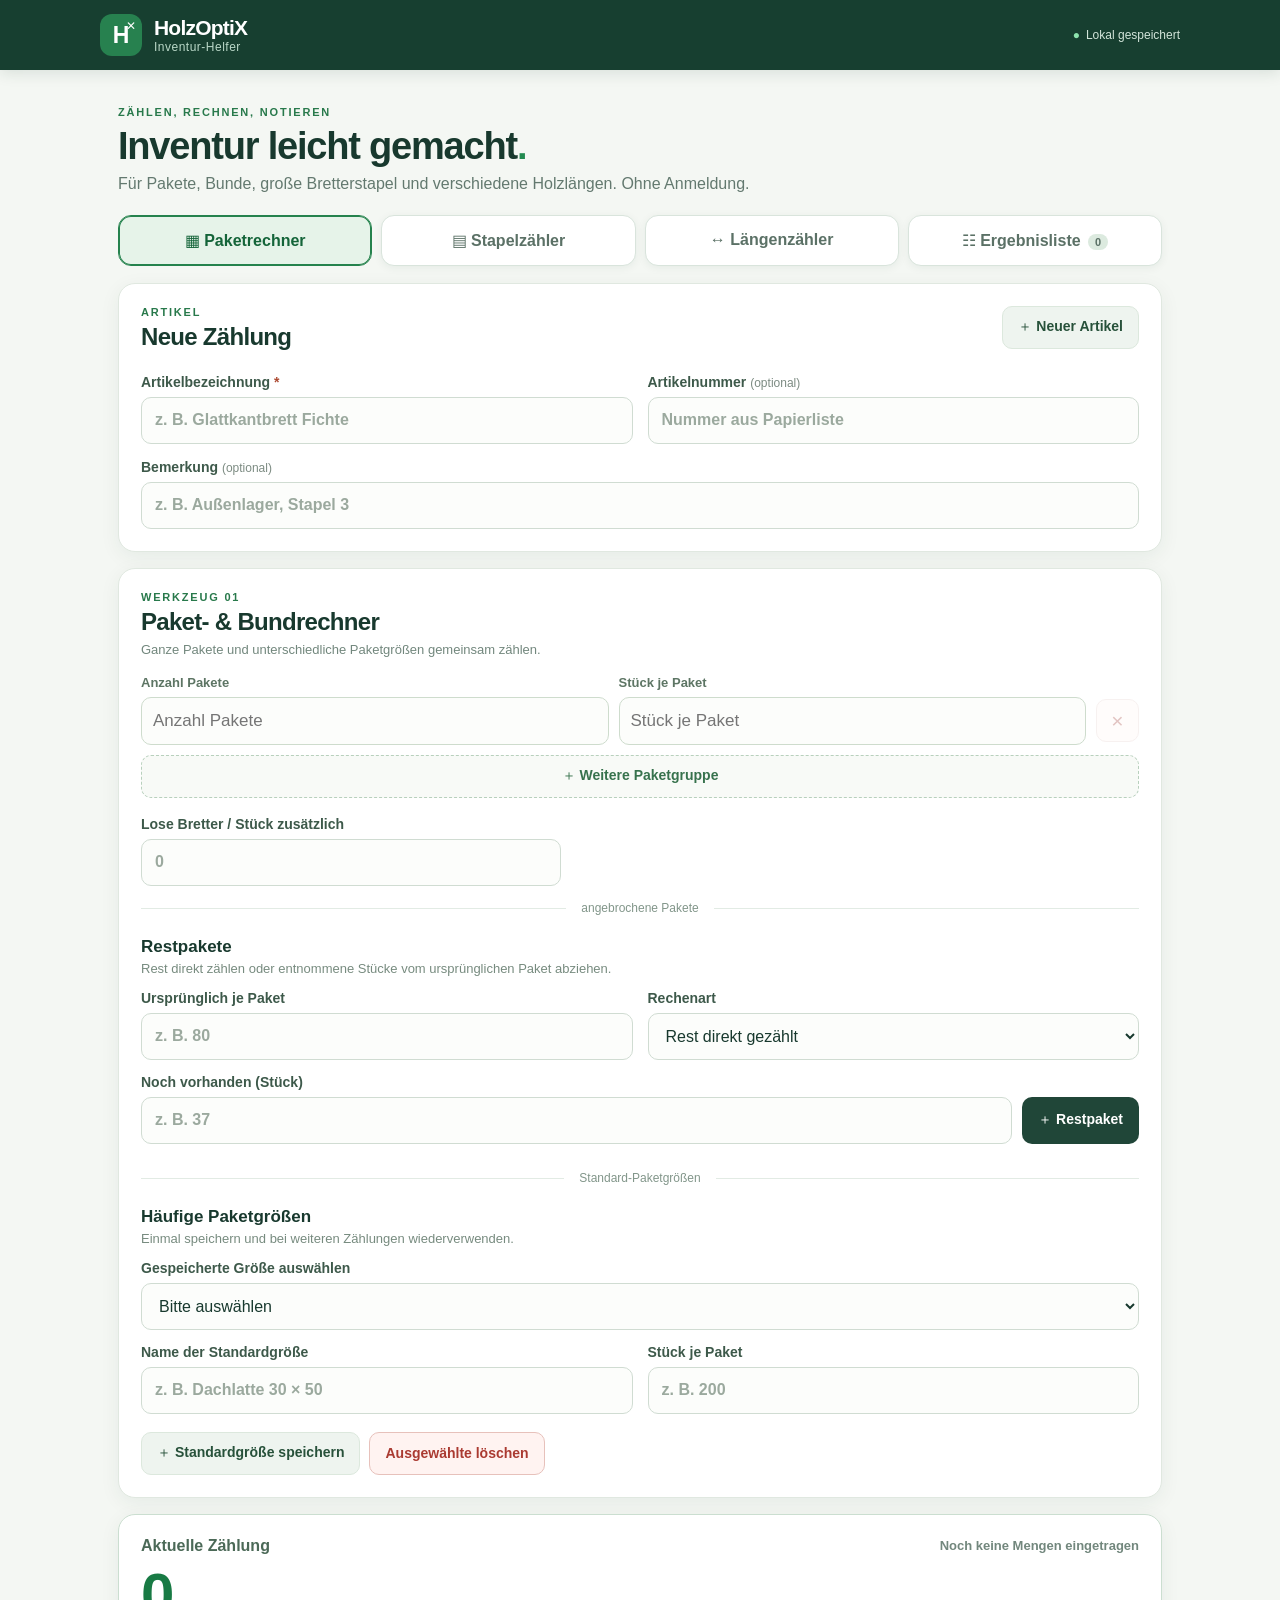
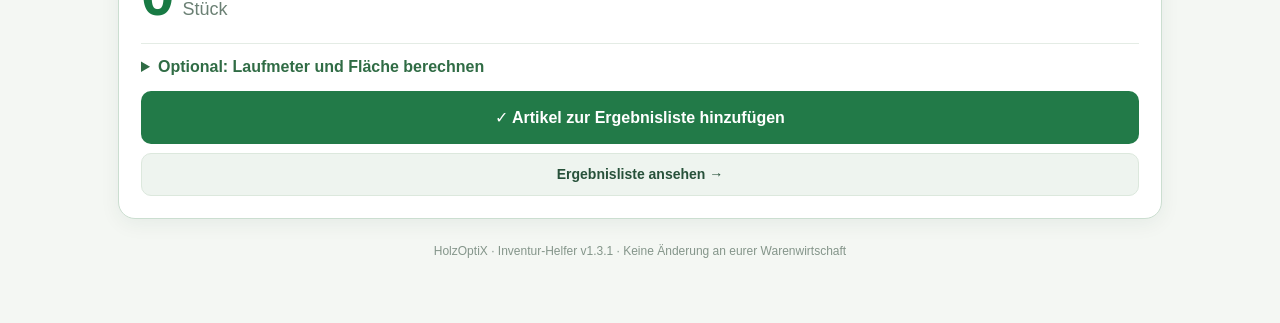
==== commit e520abd1: "Add files via upload" ====
--- a/index.html
+++ b/index.html
@@ -7,7 +7,7 @@
   <meta name="description" content="HolzOptiX Inventur-Helfer – Pakete, Bretterstapel, Fotos und Holzlängen zählen.">
   <link rel="manifest" href="./manifest.webmanifest">
   <link rel="icon" href="./icons/icon-192.png" type="image/png">
-  <link rel="stylesheet" href="./style.css">
+  <link rel="stylesheet" href="./style.css?v=1.3.1">
   <title>HolzOptiX – Inventur-Helfer</title>
 </head>
 <body>
@@ -200,9 +200,9 @@
       </div>
     </section>
 
-    <footer class="footer">HolzOptiX · Inventur-Helfer v1.3 · Keine Änderung an eurer Warenwirtschaft</footer>
+    <footer class="footer">HolzOptiX · Inventur-Helfer v1.3.1 · Keine Änderung an eurer Warenwirtschaft</footer>
   </div>
-  <script src="./photo.js" defer></script>
-  <script src="./app.js" defer></script>
+  <script src="./photo.js?v=1.3.1" defer></script>
+  <script src="./app.js?v=1.3.1" defer></script>
 </body>
 </html>
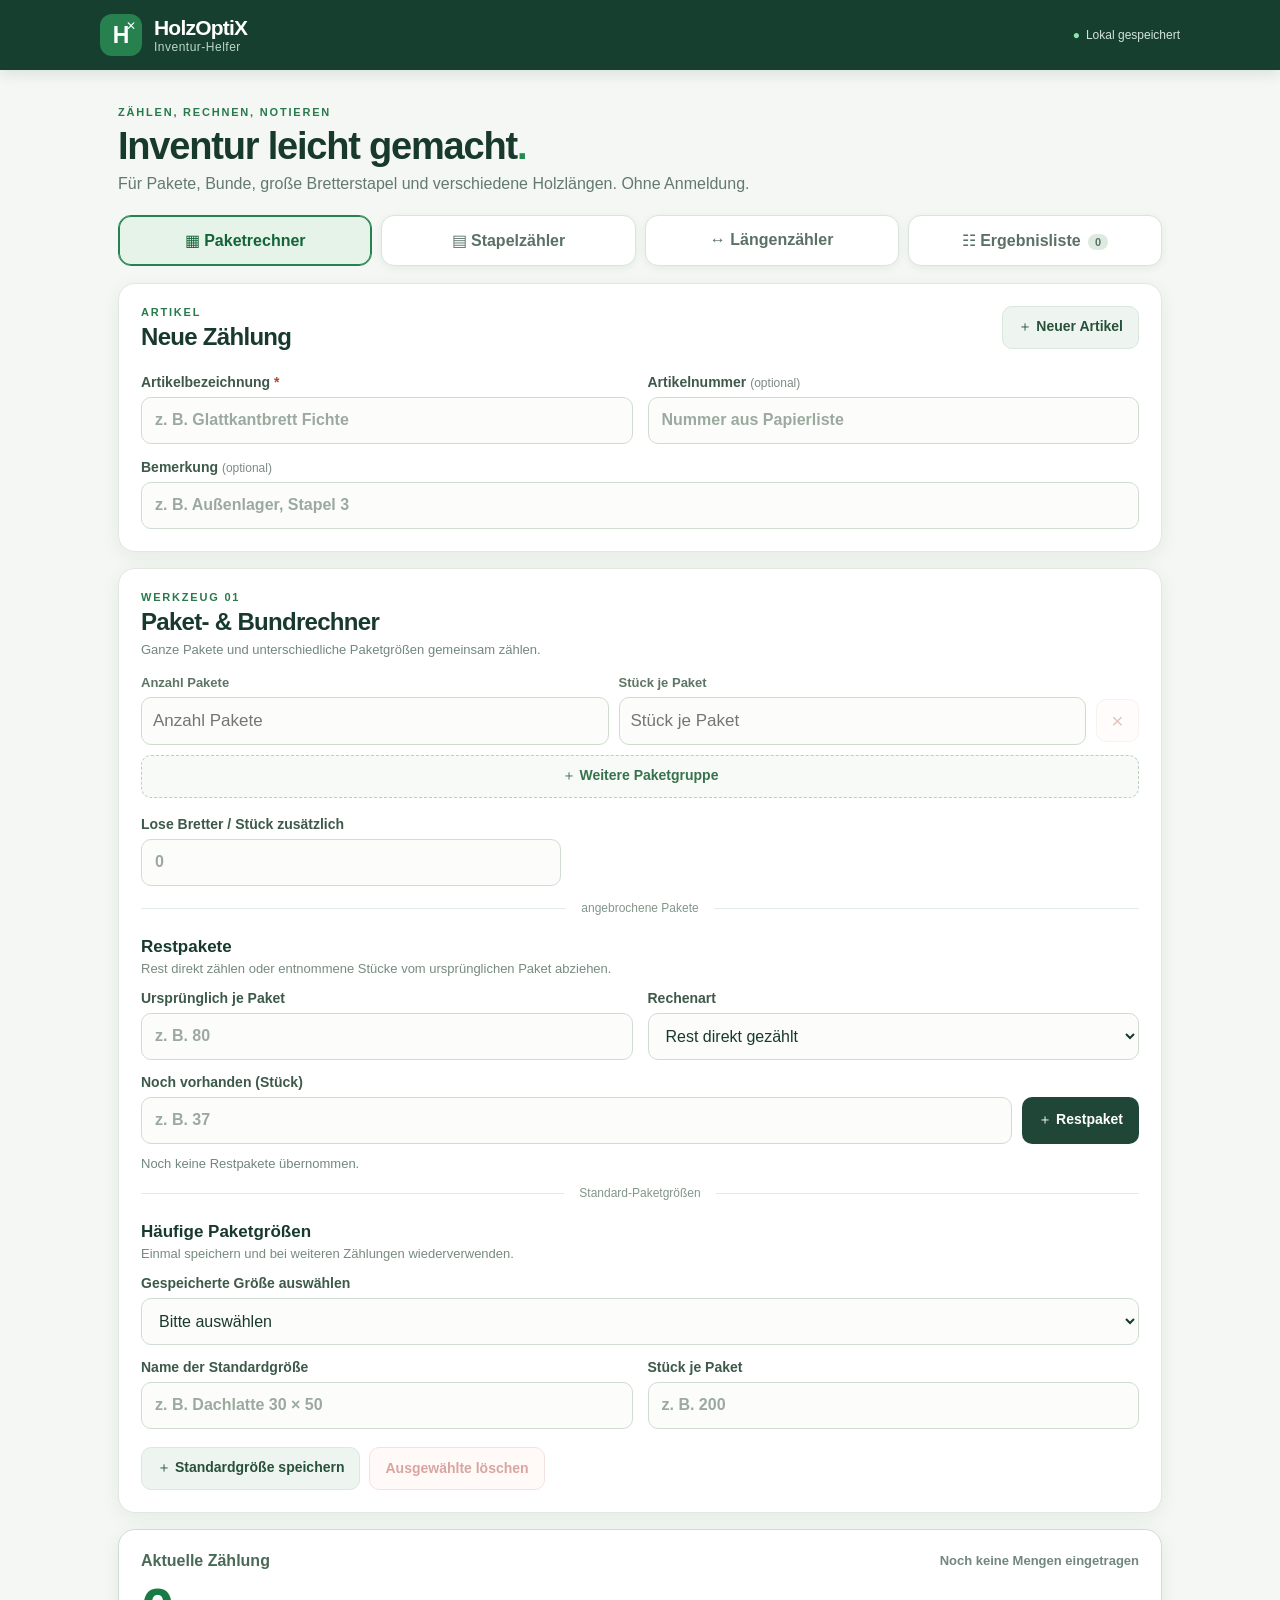
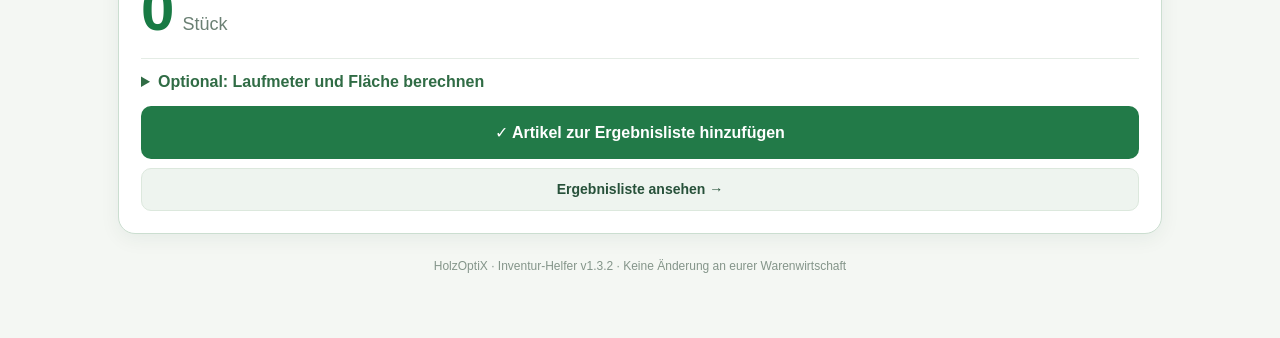
==== commit fedac022: "Add files via upload" ====
--- a/index.html
+++ b/index.html
@@ -7,7 +7,28 @@
   <meta name="description" content="HolzOptiX Inventur-Helfer – Pakete, Bretterstapel, Fotos und Holzlängen zählen.">
   <link rel="manifest" href="./manifest.webmanifest">
   <link rel="icon" href="./icons/icon-192.png" type="image/png">
-  <link rel="stylesheet" href="./style.css?v=1.3.1">
+  <style data-holzoptix-bundle="css">
+:root{font-family:Inter,Segoe UI,Arial,sans-serif;color:#18392e;background:#f4f7f3;font-size:16px;font-synthesis:none}
+*{box-sizing:border-box}html{scroll-behavior:smooth}body{margin:0;min-height:100vh}button,input{font:inherit}button{cursor:pointer}button:disabled{cursor:not-allowed;opacity:.45}[hidden]{display:none!important}
+.topbar{background:#173f30;color:white;padding:14px max(18px,calc((100vw - 1080px)/2));display:flex;justify-content:space-between;align-items:center;gap:12px;box-shadow:0 3px 14px #143e3020}
+.brand{display:flex;align-items:center;gap:12px}.brand strong{display:block;font-size:21px;letter-spacing:-.8px}.brand small{display:block;color:#bad8c8;font-size:12px;letter-spacing:.5px}.brand-mark{display:grid;place-items:center;width:42px;height:42px;border-radius:12px;background:#27814f;color:#fff;font-size:23px;font-weight:900;position:relative}.brand-mark span{position:absolute;font-size:12px;right:6px;top:5px}
+.save-status{font-size:12px;color:#d2e4d9;white-space:nowrap}.save-status::before{content:'●';color:#8de4ae;margin-right:6px}.save-status.error{color:#ffdcce}.save-status.error::before{color:#f4aa8f}
+.container{max-width:1080px;margin:0 auto;padding:24px 18px 40px}.intro{margin:12px 0 22px}.intro h1{font-size:clamp(27px,4.5vw,38px);line-height:1.13;letter-spacing:-1.2px;margin:7px 0}.intro p:last-child{color:#63796f;margin:7px 0 0}.eyebrow{font-size:11px;font-weight:800;letter-spacing:1.8px;color:#28794b;margin:0}.dot{color:#228b50}
+.tabs{display:grid;grid-template-columns:repeat(4,minmax(0,1fr));gap:9px;margin-bottom:17px}.tab{appearance:none;border:1px solid #d9e4dc;background:#fff;color:#5b7166;padding:15px 9px;border-radius:13px;font-weight:700;min-height:51px;box-shadow:0 2px 8px #163d3010}.tab.is-active{border-color:#25824d;background:#e6f3e9;color:#146439;box-shadow:inset 0 0 0 1px #25824d}.pill{display:inline-flex;min-width:20px;justify-content:center;border-radius:20px;background:#dceadf;padding:2px 5px;font-size:11px;margin-left:3px}.editor,.results-panel{display:grid;gap:16px}.card{background:white;border:1px solid #e0e8e0;border-radius:17px;box-shadow:0 5px 20px #173f3010;padding:22px}.section-head{display:flex;justify-content:space-between;gap:15px;align-items:start;margin-bottom:18px}.section-head h2{margin:5px 0;font-size:24px;letter-spacing:-.7px}.section-head .muted{margin:6px 0 0}.muted{color:#72877d;font-size:13px}.fields{display:grid;gap:15px}.fields.two{grid-template-columns:1fr 1fr}.fields.three{grid-template-columns:repeat(3,minmax(0,1fr))}.field{display:flex;flex-direction:column;gap:7px;font-size:14px;font-weight:650;color:#3d594a;min-width:0}.field span small{font-size:12px;font-weight:400;color:#7c8b82}.field em{font-style:normal;color:#ad4b33}
+.field input,.field select{width:100%;border:1px solid #d0dcd2;border-radius:10px;padding:12px 13px;color:#18392e;background:#fcfdfb;outline:none;min-height:47px;font-size:16px}.field input:focus,.field select:focus{border-color:#2b995c;box-shadow:0 0 0 3px #2f995b1b}.field input::placeholder{color:#9ba99e}.note-field{margin-top:15px}
+.btn{display:inline-flex;align-items:center;justify-content:center;gap:6px;min-height:43px;padding:10px 15px;border-radius:10px;border:1px solid transparent;font-weight:750;font-size:14px;text-align:center;transition:background .15s}.btn.primary{background:#227a48;color:white}.btn.primary:hover{background:#165d35}.btn.dark{background:#204638;color:white}.btn.dark:hover{background:#123628}.btn.subtle{background:#eef4ef;color:#27513a;border-color:#dce8dd}.btn.subtle:hover{background:#e3ede4}.btn.dashed{background:#f8faf7;border:1.5px dashed #b8d0bd;color:#37724d}.btn.dashed:hover{background:#ecf6ed}.btn.danger{background:#fff3f1;border:1px solid #e7c1bb;color:#aa3a31}.btn.danger:hover{background:#ffe5e2}.btn.full{width:100%}.btn.prominent{min-height:53px;font-size:16px}
+.row-label{display:grid;grid-template-columns:1fr 1fr 43px;gap:10px;color:#5d7564;font-weight:700;font-size:13px;margin:0 0 7px}.group-list{display:grid;gap:9px;margin-bottom:10px}.group-row{display:grid;grid-template-columns:1fr 1fr 43px;gap:10px;align-items:center}.group-row input{width:100%;min-width:0;border:1px solid #cedccd;background:#fcfdfb;border-radius:10px;padding:12px 11px;min-height:48px;font-size:17px;outline:none}.group-row input:focus{border-color:#33935b;box-shadow:0 0 0 3px #33935b22}.group-row button{border:1px solid #e8d2ce;color:#a23e37;background:#fff6f3;border-radius:10px;font-size:21px;min-height:43px}.group-row button:disabled{opacity:.3}.single{max-width:420px;margin-top:18px}.subhead{margin:6px 0 14px}.subhead h3{font-size:17px;margin:0 0 4px}.subhead p{margin:0;color:#778b7f;font-size:13px}.inline-divider{height:45px;display:flex;align-items:center;gap:15px;color:#82968a;font-size:12px}.inline-divider::before,.inline-divider::after{content:'';height:1px;background:#e2ebe4;flex:1}.row-add{display:flex;align-items:end;gap:10px}.row-add .field{flex:1}.row-add .btn{min-height:47px}.chips{display:flex;flex-wrap:wrap;gap:7px;margin-top:12px}.chip{background:#eaf4ec;border:1px solid #d1e6d6;color:#245d3b;border-radius:50px;padding:7px 10px;font-weight:700;font-size:13px}.chip button{border:0;background:transparent;color:#5d7663;font-size:17px;margin-left:5px;vertical-align:middle}
+.total-card{border-color:#cbded0}.total-label{display:flex;align-items:center;justify-content:space-between;gap:12px;color:#4b6957;font-weight:750}.big-total{display:flex;align-items:baseline;gap:10px;margin:7px 0 12px}.big-total strong{font-size:clamp(42px,7vw,60px);color:#187a44;line-height:1.1;letter-spacing:-1.8px;font-variant-numeric:tabular-nums}.big-total span{color:#6b8074;font-size:18px}.conversion{border-top:1px solid #e4ece5;margin:15px 0;padding-top:14px}.conversion summary{color:#306c45;font-weight:750;cursor:pointer}.conversion p{color:#72877d;font-size:13px}.conversion-result{font-weight:750;color:#21683c;margin-top:12px}.error-message{color:#a33131;background:#fff0ee;border:1px solid #f1ccc8;border-radius:9px;padding:11px 13px;margin:12px 0}.total-card>.btn+.btn{margin-top:9px}
+.result-summary{display:flex;gap:12px;margin-bottom:18px}.result-summary div{background:#ecf5ed;border-radius:12px;padding:13px 18px;flex:1;display:flex;flex-direction:column;gap:4px}.result-summary strong{color:#1a7641;font-size:27px}.result-summary span{font-size:12px;color:#657f6b}.results-list{display:grid;gap:10px}.result-card{border:1px solid #dce6dd;border-radius:12px;padding:15px;display:grid;grid-template-columns:minmax(0,1fr) auto;gap:12px}.result-card h3{margin:0;font-size:18px;overflow-wrap:anywhere}.result-card p{margin:5px 0 0;color:#667c6d;font-size:13px;overflow-wrap:anywhere}.result-card .breakdown{color:#6f8275;font-size:12px;margin-top:9px}.result-qty{font-size:25px;color:#1c7a42;font-weight:800;white-space:nowrap;text-align:right;line-height:1}.result-qty small{font-size:12px;color:#71907a}.result-controls{grid-column:1/-1;display:flex;gap:7px;flex-wrap:wrap}.result-controls .btn{min-height:36px;padding:6px 13px;font-size:13px}.result-actions{display:flex;flex-wrap:wrap;gap:9px;margin-top:18px}.empty-state{border:1px dashed #c6d9c8;border-radius:13px;padding:28px;text-align:center;color:#788e80;background:#f8fbf7}.safety-card h3{margin:0}.safety-card p{color:#688171;font-size:14px;line-height:1.5}.footer{margin:25px 0;text-align:center;color:#84958a;font-size:12px}
+@media(max-width:700px){.container{padding:17px 12px 30px}.topbar{padding:12px 15px}.tabs{grid-template-columns:1fr 1fr;gap:7px}.tab{padding:12px 5px;font-size:13px}.card{padding:16px}.section-head h2{font-size:22px}.section-head{flex-wrap:wrap}.fields.two,.fields.three{grid-template-columns:1fr}.row-label,.group-row{gap:7px}.save-status{font-size:11px}.result-actions .btn{flex:1;min-width:130px}.result-card{gap:8px}.result-qty{font-size:22px}.intro{margin-top:3px}}
+@media print{body{background:white;color:#111}.topbar,.intro,.tabs,.editor,.footer,.safety-card,.result-actions,.result-controls{display:none!important}.container{max-width:none;margin:0;padding:0}.results-panel{display:block!important}.card{box-shadow:none;border:0;padding:0}.section-head h2{font-size:24px}.result-summary{margin:10px 0}.result-summary div{background:none;border:1px solid #bbb;padding:8px}.results-list{gap:0}.result-card{break-inside:avoid;border:0;border-bottom:1px solid #aaa;border-radius:0;padding:10px 0}.result-qty{color:#111}.result-card h3{font-size:15px}.result-card p,.result-card .breakdown{color:#333}.empty-state{display:none!important}}
+.photo-tool{margin-top:3px;padding:18px;border:1px solid #d7e6d9;background:#f9fcf9;border-radius:13px}.photo-new{display:inline-block;vertical-align:middle;background:#dcefe2;color:#216b3f;padding:4px 7px;font-size:10px;border-radius:50px;letter-spacing:1px}.photo-actions,.photo-toolbar{display:flex;gap:8px;flex-wrap:wrap;margin:13px 0}.photo-actions .btn{flex:1;min-width:140px}.photo-placeholder{padding:28px 14px;text-align:center;color:#68816e;border:2px dashed #c7decf;background:#edf6ef;border-radius:12px;font-size:14px;line-height:1.5}.photo-stage{background:#e9eee7;border-radius:12px;overflow:hidden;border:1px solid #baccbc}.photo-stage canvas{display:block;width:100%;height:380px;touch-action:none;cursor:crosshair}.photo-toolbar{justify-content:space-between}.photo-modes,.photo-zoom{display:flex;gap:5px;flex-wrap:wrap}.photo-zoom .btn{min-width:42px}.photo-modes .btn.is-selected{background:#d4eadb;border-color:#2e8c52;color:#155e35}.photo-counter{display:flex;align-items:center;justify-content:space-between;gap:12px;background:#e8f4ea;border:1px solid #cee6d3;border-radius:10px;padding:12px 15px}.photo-counter>div{display:flex;align-items:baseline;gap:8px}.photo-counter span{color:#4e795d;font-size:13px}.photo-counter strong{font-size:32px;color:#177640;font-variant-numeric:tabular-nums}.photo-counter small{font-size:12px;color:#6e8a75}.photo-help{color:#688170;font-size:13px;line-height:1.5;margin:12px 0 0}
+@media(max-width:700px){.photo-tool{padding:12px}.photo-stage canvas{height:310px}.photo-toolbar{display:grid;gap:11px}.photo-modes,.photo-zoom{justify-content:center}.photo-modes .btn{flex:1}.photo-counter>div{flex-wrap:wrap;gap:5px}.photo-counter span{flex-basis:100%}}
+/* Ein-Finger-Scrollen der Seite bleibt erhalten, Browser-Pinch-Zoom nicht. */
+@media (pointer:coarse){html,body{touch-action:pan-x pan-y}.photo-stage canvas{touch-action:none}}
+.space-top{margin-top:14px}.check-line{display:flex;align-items:center;gap:9px;font-size:14px;color:#315741;font-weight:700;margin:14px 0}.check-line input{width:19px;height:19px;accent-color:#23834d}.estimate-preview{border:1px solid #cddfcd;border-radius:10px;background:#edf7ef;color:#25613c;margin:12px 0;padding:12px 14px;font-size:14px;line-height:1.5}.estimate-preview.warning{border-color:#dfccaa;background:#fff7e8;color:#94651b}.estimate-preview.error{border-color:#eac7c3;background:#fff2f0;color:#9b443b}.photo-zone-heading{display:flex;justify-content:space-between;align-items:center;gap:8px;margin:16px 0 8px}.photo-zones{display:grid;gap:8px}.photo-zone{display:grid;grid-template-columns:32px minmax(0,1fr) auto auto;gap:7px;align-items:center;padding:9px;border:1px solid #d4e3d6;border-radius:10px;background:white}.photo-zone.active{background:#eaf6ee;border-color:#2c9659}.photo-zone input[type=color]{width:30px;height:36px;padding:0;border:0;background:transparent;cursor:pointer}.photo-zone input[type=text]{min-width:0;max-width:100%;border:1px solid #ccddce;border-radius:7px;padding:8px;font-size:14px}.photo-zone .btn{padding:7px 9px;min-height:35px;font-size:12px}.photo-zone .zone-count{font-weight:750;font-size:13px;color:#235c3a}.photo-zone .zone-selected{font-weight:800}.photo-zone.locked{background:#f2f5f1}.photo-zone .zone-select{grid-column:2;justify-self:start}.photo-zone .zone-actions{display:flex;gap:4px;flex-wrap:wrap}.photo-zone .zone-actions .btn{font-size:12px}@media(max-width:700px){.photo-zone{grid-template-columns:30px minmax(0,1fr) auto}.photo-zone .zone-actions{grid-column:2/-1;justify-self:end}.photo-zone .zone-select{grid-column:1/-1}.photo-zone .zone-count{white-space:nowrap}}.field select{appearance:auto}
+.build-warning{background:#fff2e5;border:2px solid #df9c4d;color:#7b3f17;border-radius:13px;padding:14px 17px;margin-bottom:18px;line-height:1.5;display:grid;gap:6px}.build-warning code{background:#ffe6c8;padding:2px 5px;border-radius:4px}
+  </style>
   <title>HolzOptiX – Inventur-Helfer</title>
 </head>
 <body>
@@ -19,6 +40,10 @@
     <span id="save-status" class="save-status" role="status">Lokal gespeichert</span>
   </header>
   <div class="container">
+    <section id="build-warning" class="build-warning" role="alert" hidden>
+      <strong>Programmdateien nicht vollständig geladen.</strong>
+      <span>Bitte die aktuelle <code>index.html</code> hochladen und die Seite erneut öffnen. Gespeicherte Browserdaten nicht löschen.</span>
+    </section>
     <div class="intro">
       <div>
         <p class="eyebrow">ZÄHLEN, RECHNEN, NOTIEREN</p>
@@ -200,9 +225,1319 @@
       </div>
     </section>
 
-    <footer class="footer">HolzOptiX · Inventur-Helfer v1.3.1 · Keine Änderung an eurer Warenwirtschaft</footer>
+    <footer class="footer">HolzOptiX · Inventur-Helfer v1.3.2 · Keine Änderung an eurer Warenwirtschaft</footer>
   </div>
-  <script src="./photo.js?v=1.3.1" defer></script>
-  <script src="./app.js?v=1.3.1" defer></script>
+  <script data-holzoptix-bundle="photo">
+'use strict';
+/* HolzOptiX Inventur 1.3.2: lokale Foto-Zählhilfe mit Farbgruppen, ohne Upload. */
+window.HolzOptiXPhoto = (() => {
+  const DB_NAME = 'holzoptix-inventur-fotos-v1';
+  const STORE = 'photos';
+  const $ = id => document.getElementById(id);
+  const uid = () => (globalThis.crypto?.randomUUID?.() || String(Date.now())+'-'+Math.random().toString(36).slice(2));
+  const clamp = (n,min,max) => Math.max(min,Math.min(max,n));
+  let dbPromise;
+  let getDraft, saveDraft, onChange;
+  let image = null, imageUrl = null, imageId = null, loadToken = 0;
+  let zoom = 1, panX = 0, panY = 0, mode = 'add';
+  let history = [];
+  let canvas, ctx;
+  const pointers = new Map();
+  let pinch = null;
+  const COLORS=['#e75b35','#298ed1','#229c58','#ca8b19','#9959ca','#cb4b89','#167d83','#6e6fce'];
+  const defaultZone=()=>({id:uid(),name:'Bereich 1',color:COLORS[0],locked:false});
+
+  function selectedZone() {
+    const d=getDraft();
+    return (d.photoZones||[]).find(z=>z.id===d.activePhotoZoneId) || d.photoZones?.[0];
+  }
+  function renderZones() {
+    if(!getDraft)return;
+    const d=getDraft(),container=$('photo-zones');container.replaceChildren();
+    (d.photoZones||[]).forEach(z=>{
+      const count=(d.photoMarks||[]).filter(p=>p.zoneId===z.id).length;
+      const row=document.createElement('div');row.className='photo-zone';
+      if(z.id===d.activePhotoZoneId)row.classList.add('active');
+      if(z.locked)row.classList.add('locked');
+      const color=document.createElement('input');color.type='color';color.value=z.color;
+      color.setAttribute('aria-label','Markierungsfarbe für '+z.name);
+      color.addEventListener('input',()=>{z.color=color.value;saveDraft();draw();});
+      const name=document.createElement('input');name.type='text';name.maxLength=50;name.value=z.name;
+      name.setAttribute('aria-label','Name des Zählbereichs');
+      name.addEventListener('change',()=>{z.name=name.value.trim().slice(0,50)||'Zählbereich';saveDraft();renderZones();});
+      const number=document.createElement('span');number.className='zone-count';number.textContent=count+' Stück';
+      const select=document.createElement('button');select.type='button';select.className='btn subtle zone-select';
+      select.textContent=z.id===d.activePhotoZoneId?'✓ Aktiv':'Auswählen';
+      select.addEventListener('click',()=>{d.activePhotoZoneId=z.id;saveDraft();renderZones();draw();});
+      const actions=document.createElement('div');actions.className='zone-actions';
+      const lock=document.createElement('button');lock.type='button';lock.className='btn subtle';
+      lock.textContent=z.locked?'↪ Freigeben':'🔒 Abschließen';
+      lock.addEventListener('click',()=>{z.locked=!z.locked;saveDraft();renderZones();updateCount();draw();});
+      const remove=document.createElement('button');remove.type='button';remove.className='btn danger';
+      remove.textContent='×';remove.title='Zählbereich mit Markierungen entfernen';
+      remove.disabled=d.photoZones.length<=1;
+      remove.addEventListener('click',()=>{
+        if(count&&!confirm('Bereich „'+z.name+'“ und seine '+count+' Markierungen wirklich löschen?'))return;
+        d.photoZones=d.photoZones.filter(x=>x.id!==z.id);
+        d.photoMarks=d.photoMarks.filter(p=>p.zoneId!==z.id);
+        if(d.activePhotoZoneId===z.id)d.activePhotoZoneId=d.photoZones[0].id;
+        history=[];saveDraft();renderZones();updateCount();draw();
+      });
+      actions.append(select,lock,remove);row.append(color,name,number,actions);container.append(row);
+    });
+  }
+
+  function openDb() {
+    if(!dbPromise) {
+      dbPromise = new Promise((resolve,reject) => {
+        if(!('indexedDB' in window)) return reject(Error('Dieser Browser unterstützt keine lokale Fotospeicherung.'));
+        const request = indexedDB.open(DB_NAME,1);
+        request.onupgradeneeded = () => {
+          if(!request.result.objectStoreNames.contains(STORE)) request.result.createObjectStore(STORE);
+        };
+        request.onsuccess = () => resolve(request.result);
+        request.onerror = () => reject(request.error || Error('Fotospeicher nicht verfügbar.'));
+        request.onblocked = () => reject(Error('Fotospeicher durch ein anderes Fenster blockiert.'));
+      });
+    }
+    return dbPromise;
+  }
+  async function putBlob(id,blob) {
+    const db=await openDb();
+    await new Promise((resolve,reject)=>{
+      const tx=db.transaction(STORE,'readwrite');
+      tx.objectStore(STORE).put(blob,id);
+      tx.oncomplete=resolve;
+      tx.onerror=()=>reject(tx.error || Error('Foto konnte nicht gespeichert werden.'));
+      tx.onabort=()=>reject(tx.error || Error('Foto-Speicherung abgebrochen.'));
+    });
+  }
+  async function getBlob(id) {
+    if(!id)return null;
+    const db=await openDb();
+    return new Promise((resolve,reject)=>{
+      const req=db.transaction(STORE,'readonly').objectStore(STORE).get(id);
+      req.onsuccess=()=>resolve(req.result || null);
+      req.onerror=()=>reject(req.error || Error('Foto konnte nicht geöffnet werden.'));
+    });
+  }
+  async function removeStored(id) {
+    if(!id)return;
+    try{
+      const db=await openDb();
+      await new Promise((resolve,reject)=>{
+        const tx=db.transaction(STORE,'readwrite');
+        tx.objectStore(STORE).delete(id);
+        tx.oncomplete=resolve;
+        tx.onerror=()=>reject(tx.error);
+      });
+    }catch(_){ /* Verwaiste Bilder blockieren keine Zählung. */ }
+  }
+  function decodeImage(blob) {
+    return new Promise((resolve,reject)=>{
+      const url=URL.createObjectURL(blob);
+      const img=new Image();
+      img.onload=()=>resolve({img,url});
+      img.onerror=()=>{URL.revokeObjectURL(url);reject(Error('Das Foto konnte nicht geöffnet werden.'));};
+      img.src=url;
+    });
+  }
+  async function compressImage(file) {
+    if(!file.type.startsWith('image/')) throw Error('Bitte eine Bilddatei auswählen.');
+    if(file.size > 35*1024*1024) throw Error('Das Foto ist zu groß (maximal 35 MB).');
+    const source=await decodeImage(file);
+    try{
+      const factor=Math.min(1,2600/Math.max(source.img.naturalWidth,source.img.naturalHeight));
+      const target=document.createElement('canvas');
+      target.width=Math.max(1,Math.round(source.img.naturalWidth*factor));
+      target.height=Math.max(1,Math.round(source.img.naturalHeight*factor));
+      const c=target.getContext('2d');
+      if(!c)throw Error('Bildbearbeitung ist auf diesem Gerät nicht möglich.');
+      c.drawImage(source.img,0,0,target.width,target.height);
+      return await new Promise((resolve,reject)=>{
+        target.toBlob(blob=>blob?resolve(blob):reject(Error('Foto konnte nicht vorbereitet werden.')),'image/jpeg',0.82);
+      });
+    }finally{URL.revokeObjectURL(source.url);}
+  }
+  function updateCount() {
+    const d=getDraft();
+    $('photo-mark-count').textContent=String(d.photoMarks?.length || 0);
+    $('photo-undo').disabled=history.length===0;
+    $('photo-clear').disabled=!d.photoId && !(d.photoMarks?.length);
+    $('photo-download').disabled=!image;
+    renderZones();
+    onChange();
+  }
+  function frame() {
+    if(!image || !canvas)return null;
+    const w=canvas.clientWidth,h=canvas.clientHeight;
+    if(w<=0 || h<=0)return null;
+    const fit=Math.min(w/image.naturalWidth,h/image.naturalHeight);
+    const drawW=image.naturalWidth*fit*zoom;
+    const drawH=image.naturalHeight*fit*zoom;
+    return {w,h,drawW,drawH,x:(w-drawW)/2+panX,y:(h-drawH)/2+panY};
+  }
+  function clampPan() {
+    const f=frame();
+    if(!f)return;
+    const maxX=Math.max(0,(f.drawW-f.w)/2);
+    const maxY=Math.max(0,(f.drawH-f.h)/2);
+    panX=clamp(panX,-maxX,maxX);
+    panY=clamp(panY,-maxY,maxY);
+  }
+  function draw() {
+    if(!canvas || !image)return;
+    const width=canvas.clientWidth,height=canvas.clientHeight;
+    if(width<=0||height<=0)return;
+    const dpr=Math.min(window.devicePixelRatio||1,2);
+    const pxW=Math.round(width*dpr),pxH=Math.round(height*dpr);
+    if(canvas.width!==pxW||canvas.height!==pxH){canvas.width=pxW;canvas.height=pxH;}
+    ctx.setTransform(dpr,0,0,dpr,0,0);
+    ctx.clearRect(0,0,width,height);
+    ctx.fillStyle='#e8eee8';ctx.fillRect(0,0,width,height);
+    const f=frame();if(!f)return;
+    ctx.drawImage(image,f.x,f.y,f.drawW,f.drawH);
+    const zones=new Map((getDraft().photoZones||[]).map(z=>[z.id,z]));
+    const indexes=new Map();
+    (getDraft().photoMarks||[]).forEach(p=>{
+      const zone=zones.get(p.zoneId),number=(indexes.get(p.zoneId)||0)+1;
+      indexes.set(p.zoneId,number);
+      const x=f.x+p.x*f.drawW,y=f.y+p.y*f.drawH;
+      if(x < -18 || x > width+18 || y < -18 || y > height+18)return;
+      ctx.beginPath();ctx.arc(x,y,11,0,Math.PI*2);ctx.fillStyle=zone?.color||COLORS[0];ctx.fill();
+      ctx.lineWidth=2.5;ctx.strokeStyle='#ffffff';ctx.stroke();
+      ctx.fillStyle='#fff';ctx.font='bold '+(number<100?'10':number<1000?'8':'7')+'px Arial';
+      ctx.textAlign='center';ctx.textBaseline='middle';ctx.fillText(String(number),x,y);
+    });
+  }
+  function releaseImage() {
+    if(imageUrl)URL.revokeObjectURL(imageUrl);
+    image=null;imageUrl=null;imageId=null;
+  }
+  async function renderCurrent() {
+    renderZones();
+    updateCount();
+    const wanted=getDraft().photoId || null;
+    if(wanted && wanted===imageId && image){draw();return;}
+    const token=++loadToken;
+    releaseImage();zoom=1;panX=0;panY=0;history=[];
+    $('photo-zoom-reset').textContent='100 %';
+    $('photo-stage').hidden=true;
+    $('photo-placeholder').hidden=false;
+    $('photo-placeholder').textContent=wanted?'Foto wird geladen …':'Noch kein Foto ausgewählt. Du kannst direkt mit dem Handy fotografieren oder ein vorhandenes Bild öffnen.';
+    if(!wanted)return;
+    try{
+      const blob=await getBlob(wanted);
+      if(token!==loadToken)return;
+      if(!blob){
+        $('photo-placeholder').textContent='Das gespeicherte Foto ist auf diesem Gerät nicht vorhanden. Die Markierungsanzahl bleibt erhalten.';
+        return;
+      }
+      const decoded=await decodeImage(blob);
+      if(token!==loadToken){URL.revokeObjectURL(decoded.url);return;}
+      image=decoded.img;imageUrl=decoded.url;imageId=wanted;
+      $('photo-stage').hidden=false;$('photo-placeholder').hidden=true;
+      updateCount();requestAnimationFrame(draw);
+    }catch(err){if(token===loadToken)$('photo-placeholder').textContent=err.message;}
+  }
+  function setMode(next) {
+    mode=next;
+    $('photo-mode-add').classList.toggle('is-selected',mode==='add');
+    $('photo-mode-remove').classList.toggle('is-selected',mode==='remove');
+    canvas.style.cursor=mode==='add'?'crosshair':'not-allowed';
+  }
+  function setZoom(next) {
+    zoom=clamp(next,1,8);clampPan();draw();
+    $('photo-zoom-reset').textContent=Math.round(zoom*100)+' %';
+  }
+  function pointerXY(event) {
+    const rect=canvas.getBoundingClientRect();
+    return {x:event.clientX-rect.left,y:event.clientY-rect.top};
+  }
+  function tap(x,y) {
+    const f=frame();if(!f)return;
+    const d=getDraft(),marks=d.photoMarks || (d.photoMarks=[]);
+    const zone=selectedZone();
+    if(!zone||zone.locked){$('photo-info').textContent='Dieser Bereich ist abgeschlossen. Erst wieder freigeben, um Markierungen zu ändern.';return;}
+    if(mode==='remove'){
+      let index=-1,min=25*25;
+      marks.forEach((p,i)=>{
+        if(p.zoneId!==zone.id)return;
+        const dx=f.x+p.x*f.drawW-x,dy=f.y+p.y*f.drawH-y,dist=dx*dx+dy*dy;
+        if(dist<min){index=i;min=dist;}
+      });
+      if(index<0)return;
+      const point=marks.splice(index,1)[0];
+      history.push({mode:'remove',index,point});
+    }else{
+      const nx=(x-f.x)/f.drawW,ny=(y-f.y)/f.drawH;
+      if(nx<0||nx>1||ny<0||ny>1)return;
+      if(marks.length>=10000){alert('Maximal 10.000 Markierungen pro Foto.');return;}
+      const near=marks.some(p=>Math.hypot((p.x-nx)*f.drawW,(p.y-ny)*f.drawH)<9);
+      if(near)return;
+      const point={x:Math.round(nx*100000)/100000,y:Math.round(ny*100000)/100000,zoneId:zone.id};
+      marks.push(point);history.push({mode:'add',index:marks.length-1,point});
+    }
+    if(history.length>200)history.shift();
+    saveDraft();updateCount();draw();
+  }
+  function undo() {
+    const last=history[history.length-1];if(!last)return;
+    if(getDraft().photoZones?.find(z=>z.id===last.point.zoneId)?.locked){
+      $('photo-info').textContent='Zum Rückgängigmachen bitte den abgeschlossenen Bereich erst freigeben.';return;
+    }
+    history.pop();
+    const marks=getDraft().photoMarks;
+    if(last.mode==='add')marks.splice(last.index,1);
+    else marks.splice(last.index,0,last.point);
+    saveDraft();updateCount();draw();
+  }
+  function wirePointerEvents() {
+    canvas.addEventListener('pointerdown',e=>{
+      if(!image)return;
+      const pos=pointerXY(e);
+      pointers.set(e.pointerId,{...pos,startX:pos.x,startY:pos.y,startPanX:panX,startPanY:panY,moved:false,multi:false});
+      canvas.setPointerCapture(e.pointerId);
+      if(pointers.size===2){
+        for(const p of pointers.values())p.multi=true;
+        const [a,b]=[...pointers.values()];
+        pinch={distance:Math.hypot(a.x-b.x,a.y-b.y)||1,midX:(a.x+b.x)/2,midY:(a.y+b.y)/2,zoom,panX,panY};
+      }
+    });
+    canvas.addEventListener('pointermove',e=>{
+      const p=pointers.get(e.pointerId);if(!p||!image)return;
+      const pos=pointerXY(e);p.x=pos.x;p.y=pos.y;
+      if(pointers.size>=2&&pinch){
+        const [a,b]=[...pointers.values()];
+        const distance=Math.hypot(a.x-b.x,a.y-b.y)||1;
+        const midX=(a.x+b.x)/2,midY=(a.y+b.y)/2;
+        zoom=clamp(pinch.zoom*distance/pinch.distance,1,8);
+        panX=pinch.panX+midX-pinch.midX;panY=pinch.panY+midY-pinch.midY;
+        clampPan();draw();$('photo-zoom-reset').textContent=Math.round(zoom*100)+' %';
+      }else if(Math.hypot(p.x-p.startX,p.y-p.startY)>7){
+        p.moved=true;
+        panX=p.startPanX+p.x-p.startX;panY=p.startPanY+p.y-p.startY;
+        clampPan();draw();
+      }
+    });
+    function end(e,wasCancelled){
+      const p=pointers.get(e.pointerId);if(!p)return;
+      if(!wasCancelled && !p.moved && !p.multi && pointers.size===1)tap(p.x,p.y);
+      pointers.delete(e.pointerId);
+      if(pointers.size<2)pinch=null;
+      if(pointers.size===1){
+        const remaining=[...pointers.values()][0];
+        remaining.startX=remaining.x;remaining.startY=remaining.y;remaining.startPanX=panX;remaining.startPanY=panY;
+      }
+    }
+    canvas.addEventListener('pointerup',e=>end(e,false));
+    canvas.addEventListener('pointercancel',e=>end(e,true));
+  }
+  async function choosePhoto(file) {
+    if(!file)return;
+    const draft=getDraft();
+    const replacing=Boolean(draft.photoId || (draft.photoMarks?.length||0)>0);
+    if(replacing &&
+       !confirm('Neues Foto wählen? Das bisherige Foto und alle Markierungen dieser Fotozählung werden ersetzt.'))return;
+    const oldId=draft.photoId;
+    $('photo-info').textContent='Foto wird vorbereitet und lokal gespeichert …';
+    try{
+      const blob=await compressImage(file);
+      const id=uid();
+      await putBlob(id,blob);
+      draft.photoId=id;draft.photoMarks=[];
+      if(replacing){draft.photoZones=[defaultZone()];draft.activePhotoZoneId=draft.photoZones[0].id;}
+      saveDraft();await renderCurrent();
+      $('photo-info').textContent='Foto lokal gespeichert. Tippen markiert ein Brett. Mit zwei Fingern zoomen und bei Vergrößerung verschieben.';
+      return oldId;
+    }catch(err){alert('Foto konnte nicht übernommen werden: '+err.message);}
+    finally{$('photo-file').value='';}
+    return null;
+  }
+  async function downloadMarkedPhoto() {
+    if(!image)return alert('Bitte zuerst ein Foto öffnen.');
+    try{
+      const d=getDraft(),zones=d.photoZones||[],marks=d.photoMarks||[];
+      const w=image.naturalWidth,h=image.naturalHeight;
+      const font=Math.max(16,Math.round(w/75)),line=Math.round(font*1.6);
+      const pad=Math.round(font*1.2),footer=Math.round(line*(zones.length+2)+pad*2);
+      const target=document.createElement('canvas');target.width=w;target.height=h+footer;
+      const c=target.getContext('2d');if(!c)throw Error('Bildexport nicht verfügbar.');
+      c.fillStyle='#fff';c.fillRect(0,0,w,h+footer);c.drawImage(image,0,0,w,h);
+      const zoneMap=new Map(zones.map(z=>[z.id,z]));const numbers=new Map();
+      const radius=Math.max(12,Math.round(w/125));
+      marks.forEach(p=>{
+        const z=zoneMap.get(p.zoneId),n=(numbers.get(p.zoneId)||0)+1;
+        numbers.set(p.zoneId,n);
+        const x=p.x*w,y=p.y*h;
+        c.beginPath();c.arc(x,y,radius,0,Math.PI*2);c.fillStyle=z?.color||COLORS[0];c.fill();
+        c.lineWidth=Math.max(2,radius/5);c.strokeStyle='white';c.stroke();
+        c.fillStyle='#fff';c.font='bold '+Math.max(9,Math.round(radius*.86))+'px Arial';
+        c.textAlign='center';c.textBaseline='middle';c.fillText(String(n),x,y);
+      });
+      c.fillStyle='#173f30';c.fillRect(0,h,w,footer);
+      c.textAlign='left';c.textBaseline='top';c.fillStyle='#fff';c.font='bold '+font+'px Arial';
+      c.fillText('Fotozählung · '+marks.length+' Stück',pad,h+pad);
+      zones.forEach((z,i)=>{
+        const y=h+pad+line*(i+1);
+        c.fillStyle=z.color;c.fillRect(pad,y+2,font,font);
+        c.fillStyle='#fff';c.font=Math.round(font*.9)+'px Arial';
+        const count=marks.filter(p=>p.zoneId===z.id).length;
+        c.fillText(z.name+' · '+count+' Stück',pad+font*1.5,y);
+      });
+      const blob=await new Promise((resolve,reject)=>target.toBlob(b=>b?resolve(b):reject(Error('Foto konnte nicht exportiert werden.')),'image/jpeg',.92));
+      const url=URL.createObjectURL(blob),a=document.createElement('a');
+      const name=String(d.name||'Inventur').replace(/[^a-zA-Z0-9äöüÄÖÜß_-]+/g,'_').slice(0,50);
+      a.href=url;a.download='HolzOptiX_Fotozaehlung_'+name+'.jpg';document.body.append(a);a.click();a.remove();
+      setTimeout(()=>URL.revokeObjectURL(url),30000);
+    }catch(err){alert('Kontrollbild konnte nicht gespeichert werden: '+err.message);}
+  }
+  async function blobToDataUrl(blob) {
+    return new Promise((resolve,reject)=>{
+      const reader=new FileReader();
+      reader.onload=()=>resolve(String(reader.result));
+      reader.onerror=()=>reject(Error('Foto für die Sicherung nicht lesbar.'));
+      reader.readAsDataURL(blob);
+    });
+  }
+  async function exportImages(ids) {
+    const images={};
+    for(const id of new Set(ids.filter(Boolean))){
+      try{
+        const blob=await getBlob(id);
+        if(blob)images[id]=await blobToDataUrl(blob);
+      }catch(_){ /* Zählwerte können auch ohne das Foto gesichert werden. */ }
+    }
+    return images;
+  }
+  function dataUrlToBlob(text) {
+    if(typeof text!=='string'||!text.startsWith('data:image/jpeg;base64,')||text.length>20*1024*1024)
+      throw Error('Ungültige Fotodaten in der Sicherung.');
+    const binary=atob(text.slice('data:image/jpeg;base64,'.length));
+    const bytes=new Uint8Array(binary.length);
+    for(let i=0;i<binary.length;i++)bytes[i]=binary.charCodeAt(i);
+    return new Blob([bytes],{type:'image/jpeg'});
+  }
+  async function importImages(images) {
+    const ids=new Map();
+    if(images===undefined)return ids;
+    if(!images||typeof images!=='object'||Array.isArray(images)||Object.keys(images).length>5000)
+      throw Error('Ungültiger Fotospeicher in der Sicherung.');
+    try{
+      for(const [oldId,data] of Object.entries(images)){
+        const next=uid();
+        await putBlob(next,dataUrlToBlob(data));
+        ids.set(oldId,next);
+      }
+    }catch(err){
+      await Promise.all([...ids.values()].map(removeStored));
+      throw err;
+    }
+    return ids;
+  }
+  function init(options) {
+    getDraft=options.getDraft;saveDraft=options.persist;onChange=options.onCountChange;
+    canvas=$('photo-canvas');ctx=canvas.getContext('2d');
+    if(!ctx){$('photo-info').textContent='Fotozählung wird von diesem Browser nicht unterstützt.';return false;}
+    wirePointerEvents();
+    $('photo-zone-add').addEventListener('click',()=>{
+      const d=getDraft();
+      if(d.photoZones.length>=50)return alert('Maximal 50 Zählbereiche pro Foto.');
+      const index=d.photoZones.length;
+      const zone={id:uid(),name:'Bereich '+(index+1),color:COLORS[index%COLORS.length],locked:false};
+      d.photoZones.push(zone);d.activePhotoZoneId=zone.id;
+      saveDraft();renderZones();draw();
+    });
+    $('photo-choose').addEventListener('click',()=>$('photo-file').click());
+    $('photo-file').addEventListener('change',async e=>{
+      const oldId=await choosePhoto(e.target.files[0]);
+      if(oldId)options.cleanupPhoto(oldId);
+    });
+    $('photo-clear').addEventListener('click',()=>{
+      const d=getDraft();
+      if(!d.photoId && !(d.photoMarks?.length))return;
+      if(!confirm('Foto und alle Markierungen dieser Zählung entfernen?'))return;
+      const oldId=d.photoId;
+      d.photoId=null;d.photoMarks=[];d.photoZones=[defaultZone()];d.activePhotoZoneId=d.photoZones[0].id;
+      saveDraft();renderCurrent();options.cleanupPhoto(oldId);
+    });
+    $('photo-mode-add').addEventListener('click',()=>setMode('add'));
+    $('photo-mode-remove').addEventListener('click',()=>setMode('remove'));
+    $('photo-zoom-in').addEventListener('click',()=>setZoom(zoom*1.5));
+    $('photo-zoom-out').addEventListener('click',()=>setZoom(zoom/1.5));
+    $('photo-zoom-reset').addEventListener('click',()=>{panX=0;panY=0;setZoom(1);});
+    $('photo-undo').addEventListener('click',undo);
+    $('photo-download').addEventListener('click',downloadMarkedPhoto);
+    if('ResizeObserver' in window)new ResizeObserver(draw).observe($('photo-stage'));
+    window.addEventListener('resize',draw);
+    setMode('add');updateCount();
+    return true;
+  }
+  return {version:'1.3.2',init,renderCurrent,draw,removeStored,exportImages,importImages};
+})();
+  </script>
+  <script data-holzoptix-bundle="app">
+'use strict';
+(() => {
+  if (typeof window !== 'undefined') window.HolzOptiXAppVersion = '1.3.2';
+  // Auf Touch-Geräten nur den Seitenzoom sperren. Der Foto-Canvas besitzt
+  // eigene Pointer-Gesten zum Vergrößern und Verschieben des Bildes.
+  if (typeof window !== 'undefined' && window.matchMedia?.('(pointer: coarse)').matches) {
+    const viewport = document.querySelector('meta[name="viewport"]');
+    if (viewport) viewport.setAttribute('content', 'width=device-width, initial-scale=1, maximum-scale=1, user-scalable=no, viewport-fit=cover');
+    // iOS Safari verwendet zusätzlich eigene, nicht standardisierte Gesten.
+    for (const eventName of ['gesturestart', 'gesturechange']) {
+      document.addEventListener(eventName, event => event.preventDefault(), {passive:false});
+    }
+  }
+  const STORAGE_KEY = 'holzoptix:inventur-helfer:v1';
+  const LIMIT = 100000000;
+  const $ = (id) => document.getElementById(id);
+  const fmt = (n, places = 0) => new Intl.NumberFormat('de-DE', {maximumFractionDigits:places}).format(n);
+  const uid = () => (globalThis.crypto?.randomUUID?.() || String(Date.now()) + '-' + Math.random().toString(36).slice(2));
+  const newZone = (index=0) => ({id:uid(),name:'Bereich '+(index+1),color:['#e75b35','#298ed1','#229c58','#ca8b19','#9959ca','#cb4b89','#167d83','#6e6fce'][index%8],locked:false});
+  const emptyDraft = (type = 'package') => ({
+    type, editingId: null, editingGroupId:null, name: '', articleNo: '', note: '', length: '', width: '',thickness:'',
+    packages: [{id:uid(), packs:'', perPack:''}], loosePackage: '', openPacks:[],
+    openPackDraft:{perPack:'',mode:'remaining',amount:''},
+    blocks: [{id:uid(), perLayer:'', layers:''}], rows: [], rowInput:'', looseStack:'',
+    heightDraft:{height:'',thickness:'',perLayer:'',withSpacers:false,spacers:'',spacerThickness:''},heightBlocks:[],
+    photoId:null,photoMarks:[],photoZones:[newZone()],activePhotoZoneId:null,
+    lengthRows:[{id:uid(),length:'',count:''}]
+  });
+  let state = {version:1, items:[], draft:emptyDraft(),presets:[]};
+  let activeTab = 'package';
+  let photoReady = false;
+  let storageReadError = false;
+
+  function normalizePhoto(d) {
+    const input=Array.isArray(d.photoZones)?d.photoZones:[];
+    const zones=[],seen=new Set();
+    input.slice(0,50).forEach((z,i)=>{
+      if(!z||typeof z!=='object')return;
+      const id=typeof z.id==='string'&&z.id.length<=100&&!seen.has(z.id)?z.id:uid();
+      seen.add(id);
+      zones.push({id,name:String(z.name||'Bereich '+(i+1)).slice(0,50),
+        color:typeof z.color==='string'&&/^#[0-9a-fA-F]{6}$/.test(z.color)?z.color:newZone(i).color,locked:z.locked===true});
+    });
+    d.photoZones=zones.length?zones:[newZone()];
+    const ids=new Set(d.photoZones.map(z=>z.id));
+    d.activePhotoZoneId=ids.has(d.activePhotoZoneId)?d.activePhotoZoneId:d.photoZones[0].id;
+    d.photoMarks=Array.isArray(d.photoMarks)?d.photoMarks.map(p=>({...p,zoneId:ids.has(p?.zoneId)?p.zoneId:d.photoZones[0].id})):[];
+  }
+  function normalizeDraft(d) {
+    if(!d||typeof d!=='object'||Array.isArray(d)||!['package','stack','length'].includes(d.type))return emptyDraft();
+    const blank=emptyDraft(d.type);
+    for(const [key,value] of Object.entries(blank))if(d[key]===undefined||d[key]===null)d[key]=value;
+    if(!Array.isArray(d.packages)||!Array.isArray(d.blocks)||!Array.isArray(d.rows))return emptyDraft();
+    if(!Array.isArray(d.openPacks))d.openPacks=[];
+    if(!Array.isArray(d.heightBlocks))d.heightBlocks=[];
+    if(!Array.isArray(d.lengthRows))d.lengthRows=blank.lengthRows;
+    if(!d.openPackDraft||typeof d.openPackDraft!=='object')d.openPackDraft=blank.openPackDraft;
+    if(!d.heightDraft||typeof d.heightDraft!=='object')d.heightDraft=blank.heightDraft;
+    normalizePhoto(d);
+    return d;
+  }
+
+  function storageMessage(message, error = false) {
+    const target = $('save-status');
+    target.textContent = message;
+    target.classList.toggle('error', error);
+  }
+  function persist() {
+    if (storageReadError) {
+      storageMessage('Alte Zählungen geschützt – Daten konnten nicht gelesen werden', true);
+      return false;
+    }
+    try {
+      localStorage.setItem(STORAGE_KEY, JSON.stringify(state));
+      storageMessage('Lokal gespeichert');
+      return true;
+    } catch (_) {
+      storageMessage('Speicherung nicht möglich', true);
+      return false;
+    }
+  }
+  function quantity(value, field, allowEmpty = false) {
+    const raw = String(value ?? '').trim();
+    if (allowEmpty && raw === '') return null;
+    if (!/^\d+$/.test(raw)) throw Error(field + ': bitte eine ganze, nicht negative Zahl eingeben.');
+    const n = Number(raw);
+    if (!Number.isSafeInteger(n) || n > LIMIT) throw Error(field + ': Zahl ist zu groß.');
+    return n;
+  }
+  function measure(value, field) {
+    if (String(value ?? '').trim() === '') return null;
+    const n = quantity(value, field);
+    if (n <= 0) throw Error(field + ': Maß muss größer als 0 sein.');
+    return n;
+  }
+  function mul(a, b) {
+    const x = a * b;
+    if (!Number.isSafeInteger(x) || x > LIMIT) throw Error('Die Gesamtmenge ist zu groß.');
+    return x;
+  }
+  function add(a, b) {
+    const x = a + b;
+    if (!Number.isSafeInteger(x) || x > LIMIT) throw Error('Die Gesamtmenge ist zu groß.');
+    return x;
+  }
+  function positive(value, field) {
+    const n=quantity(value,field);
+    if(n<=0)throw Error(field+': bitte eine Zahl größer als 0 eingeben.');
+    return n;
+  }
+  function openPackCount(g) {
+    const size=positive(g.perPack,'Ursprüngliche Paketgröße');
+    const amount=quantity(g.amount,'Rest-/Entnahmemenge');
+    if(amount>size)throw Error('Restmenge oder Entnahme darf nicht größer als das Paket sein.');
+    if(!['remaining','removed'].includes(g.mode))throw Error('Ungültige Restpaket-Rechenart.');
+    return g.mode==='remaining'?amount:size-amount;
+  }
+  function heightCalculation(h) {
+    const height=positive(h.height,'Stapelhöhe'),thickness=positive(h.thickness,'Brettstärke');
+    const perLayer=positive(h.perLayer,'Bretter pro Lage');
+    const withSpacers=h.withSpacers===true || (h.withSpacers===undefined && Number(h.spacers)>0);
+    const spacers=withSpacers?quantity(h.spacers,'Anzahl Zwischenhölzer'):0;
+    const spacerThickness=withSpacers?positive(h.spacerThickness,'Zwischenholzstärke'):0;
+    const net=height-spacers*spacerThickness;
+    if(net<=0)throw Error('Die Zwischenhölzer sind höher als der eigentliche Stapel.');
+    const layers=Math.floor(net/thickness);
+    if(layers<=0)throw Error('Die verbleibende Höhe reicht nicht für eine volle Lage.');
+    return {height,thickness,perLayer,withSpacers,spacers,spacerThickness,layers,
+      remainder:net-layers*thickness,count:mul(layers,perLayer)};
+  }
+  function lengthRows(d) {
+    if(!Array.isArray(d.lengthRows)||d.lengthRows.length>1000)throw Error('Zu viele Holzlängen.');
+    const seen=new Set();
+    return d.lengthRows.filter(r=>String(r.length??'').trim()!==''||String(r.count??'').trim()!=='').map(r=>{
+      const length=positive(r.length,'Holzlänge (mm)'),count=quantity(r.count,'Stückzahl zur Länge');
+      if(seen.has(length))throw Error('Länge '+fmt(length)+' mm kommt mehrfach vor. Bitte Stückzahlen zusammenfassen.');
+      seen.add(length);return {length,count};
+    });
+  }
+  function calculate(d, strict = false) {
+    let total = 0, parts = 0;
+    const breakdown = [];
+    if (d.type === 'package') {
+      d.packages.forEach((g, i) => {
+        const a = quantity(g.packs, 'Paketgruppe ' + (i+1), true);
+        const b = quantity(g.perPack, 'Stück je Paket ' + (i+1), true);
+        if (a === null && b === null) return;
+        if (a === null || b === null) throw Error('Paketgruppe ' + (i+1) + ' bitte vollständig ausfüllen.');
+        const n = mul(a, b);
+        total = add(total, n);
+        parts++;
+        breakdown.push(a + ' Pakete × ' + b);
+      });
+      const loose = quantity(d.loosePackage, 'Lose Stücke', true);
+      if (loose !== null) {total = add(total, loose);parts++;breakdown.push(loose + ' lose');}
+      (d.openPacks||[]).forEach(g=>{
+        const n=openPackCount(g);total=add(total,n);parts++;
+        breakdown.push('Restpaket '+g.perPack+': '+n+' übrig');
+      });
+      if(strict && String(d.openPackDraft?.amount??'').trim()!=='')
+        throw Error('Restpaket bitte zuerst mit „+ Restpaket“ übernehmen.');
+    } else if (d.type === 'stack') {
+      d.blocks.forEach((g, i) => {
+        const a = quantity(g.perLayer, 'Bretter/Lage ' + (i+1), true);
+        const b = quantity(g.layers, 'Lagen ' + (i+1), true);
+        if (a === null && b === null) return;
+        if (a === null || b === null) throw Error('Teilblock ' + (i+1) + ' bitte vollständig ausfüllen.');
+        total = add(total, mul(a, b));
+        parts++;
+        breakdown.push(a + ' × ' + b + ' Lagen');
+      });
+      d.rows.forEach((row, i) => {
+        total = add(total, quantity(row, 'Reihe ' + (i+1)));
+        parts++;
+      });
+      if (d.rows.length) breakdown.push(d.rows.length + ' Einzelreihen: ' + d.rows.join(' + '));
+      const loose = quantity(d.looseStack, 'Einzelne Bretter', true);
+      if (loose !== null) {total = add(total, loose);parts++;breakdown.push(loose + ' einzelne');}
+      (d.heightBlocks||[]).forEach(h=>{
+        const result=heightCalculation(h);total=add(total,result.count);parts++;
+        breakdown.push('Höhenschätzung: '+result.layers+' Lagen × '+result.perLayer+' = '+result.count);
+      });
+      const marks=d.photoMarks || [];
+      if(!Array.isArray(marks)||marks.length>10000 || marks.some(p => !p || !Number.isFinite(p.x) ||
+        !Number.isFinite(p.y) || p.x<0 || p.x>1 || p.y<0 || p.y>1)) throw Error('Ungültige Foto-Markierungen.');
+      if(marks.some(p=>p.zoneId!==undefined&&!d.photoZones?.some(z=>z.id===p.zoneId)))throw Error('Ungültiger Foto-Zählbereich.');
+      if(marks.length){total=add(total,marks.length);parts++;breakdown.push('Foto: '+marks.length+' markiert');}
+      if (strict && String(d.rowInput ?? '').trim() !== '') throw Error('Die letzte Einzelreihe bitte mit „+ Reihe“ übernehmen.');
+      if(strict && ['height','thickness','perLayer'].some(k=>String(d.heightDraft?.[k]??'').trim()!==''))
+        throw Error('Höhenrechner bitte zuerst mit „Berechneten Stapel übernehmen“ abschließen oder Eingaben entfernen.');
+    } else if (d.type === 'length') {
+      const rows=lengthRows(d);
+      rows.forEach(r=>{total=add(total,r.count);parts++;});
+      if(strict&&!rows.length)throw Error('Bitte mindestens eine Länge mit Stückzahl eingeben.');
+      const width=measure(d.width,'Breite'),thickness=measure(d.thickness,'Stärke');
+      const lfm=rows.reduce((n,r)=>n+r.length*r.count/1000,0);
+      const area=width===null?null:lfm*width/1000;
+      const volume=width===null||thickness===null?null:area*thickness/1000;
+      return {total,parts,breakdown:rows.map(r=>fmt(r.length)+' mm: '+r.count+' St.').join(' · '),
+        length:null,width,thickness,lfm,area,volume};
+    } else throw Error('Unbekannter Zählmodus.');
+    if (strict && parts === 0) throw Error('Bitte mindestens eine Menge eingeben.');
+    const length = measure(d.length, 'Länge');
+    const width = measure(d.width, 'Breite');
+    const lfm = length === null ? null : total * length / 1000;
+    const area = length === null || width === null ? null : total * length * width / 1000000;
+    return {total, parts, breakdown:breakdown.join(' · '), length, width, lfm, area,
+      thickness:null,volume:null};
+  }
+  function fromItem(item) {
+    const d = emptyDraft(item.type);
+    d.editingId = item.id;
+    for (const key of ['name','articleNo','note']) d[key] = String(item[key] || '');
+    d.length = item.length == null ? '' : String(item.length);
+    d.width = item.width == null ? '' : String(item.width);
+    if (item.type === 'package') {
+      d.packages = item.packages.map(g => ({id:uid(), packs:String(g.packs),perPack:String(g.perPack)}));
+      d.loosePackage = item.loose == null ? '' : String(item.loose);
+      d.openPacks=(item.openPacks||[]).map(g=>({id:uid(),perPack:String(g.perPack),mode:g.mode,amount:String(g.amount)}));
+      if (!d.packages.length) d.packages = [{id:uid(),packs:'',perPack:''}];
+    } else if(item.type==='stack') {
+      d.blocks = item.blocks.map(g => ({id:uid(),perLayer:String(g.perLayer),layers:String(g.layers)}));
+      d.rows = item.rows.map(Number);
+      d.looseStack = item.loose == null ? '' : String(item.loose);
+      d.heightBlocks=(item.heightBlocks||[]).map(h=>({...h,id:uid()}));
+      if (!d.blocks.length) d.blocks = [{id:uid(),perLayer:'',layers:''}];
+      d.photoId=typeof item.photoId==='string' ? item.photoId : null;
+      d.photoMarks=Array.isArray(item.photoMarks) ? item.photoMarks.map(p=>({x:p.x,y:p.y,zoneId:p.zoneId})) : [];
+      d.photoZones=Array.isArray(item.photoZones) ? item.photoZones.map(z=>({...z})) : [];
+      normalizePhoto(d);
+    }
+    return d;
+  }
+  function createEntry(d, id = uid(), createdAt = new Date().toISOString()) {
+    const name = String(d.name || '').trim();
+    if (!name) throw Error('Bitte eine Artikelbezeichnung eingeben.');
+    if (name.length > 100 || String(d.articleNo).length > 60 || String(d.note).length > 160) throw Error('Text ist zu lang.');
+    normalizePhoto(d);
+    const v = calculate(d, true);
+    const item = {
+      id, type:d.type, name, articleNo:String(d.articleNo || '').trim(),note:String(d.note || '').trim(),
+      length:v.length,width:v.width,total:v.total,parts:v.parts,breakdown:v.breakdown,
+      lfm:v.lfm,area:v.area,createdAt,updatedAt:new Date().toISOString(),
+      packages:[],openPacks:[],blocks:[],heightBlocks:[],rows:[],loose:null,
+      photoId:null,photoMarks:[],photoZones:[]
+    };
+    if (d.type === 'package') {
+      item.packages = d.packages.filter(g => String(g.packs).trim() !== '' || String(g.perPack).trim() !== '')
+        .map(g => ({packs:quantity(g.packs,'Pakete'),perPack:quantity(g.perPack,'Stück je Paket')}));
+      item.loose = quantity(d.loosePackage,'Lose Stücke',true);
+      item.openPacks=(d.openPacks||[]).map(g=>({perPack:positive(g.perPack,'Paketgröße'),mode:g.mode,
+        amount:quantity(g.amount,'Rest-/Entnahmemenge')}));
+    } else {
+      item.blocks = d.blocks.filter(g => String(g.perLayer).trim() !== '' || String(g.layers).trim() !== '')
+        .map(g => ({perLayer:quantity(g.perLayer,'Bretter je Lage'),layers:quantity(g.layers,'Anzahl Lagen')}));
+      item.rows = d.rows.slice();
+      item.loose = quantity(d.looseStack,'Einzelne Bretter',true);
+      item.heightBlocks=(d.heightBlocks||[]).map(h=>{
+        const c=heightCalculation(h);
+        return {height:c.height,thickness:c.thickness,perLayer:c.perLayer,
+          withSpacers:c.withSpacers,spacers:c.spacers,spacerThickness:c.spacerThickness};
+      });
+      item.photoId=typeof d.photoId==='string' ? d.photoId : null;
+      item.photoMarks=(d.photoMarks||[]).map(p=>({x:p.x,y:p.y,zoneId:p.zoneId||d.photoZones[0].id}));
+      item.photoZones=d.photoZones.map(z=>({...z}));
+    }
+    return item;
+  }
+  function createLengthEntry(d,row,options={}) {
+    const name=String(d.name||'').trim();
+    if(!name || name.length>100)throw Error('Bitte eine gültige Artikelbezeichnung eingeben.');
+    const articleNo=String(d.articleNo||'').trim(),note=String(d.note||'').trim();
+    if(articleNo.length>60||note.length>160)throw Error('Artikelnummer oder Bemerkung ist zu lang.');
+    const length=positive(row.length,'Holzlänge (mm)'),total=quantity(row.count,'Stückzahl');
+    const width=measure(d.width,'Breite'),thickness=measure(d.thickness,'Stärke');
+    const lfm=total*length/1000;
+    const area=width===null?null:lfm*width/1000;
+    const volume=area===null||thickness===null?null:area*thickness/1000;
+    return {id:options.id||uid(),groupId:options.groupId||uid(),type:'length',name,articleNo,note,
+      length,width,thickness,total,parts:1,lfm,area,volume,
+      breakdown:fmt(length)+' mm: '+total+' Stück',
+      createdAt:options.createdAt||new Date().toISOString(),updatedAt:new Date().toISOString(),
+      packages:[],openPacks:[],blocks:[],heightBlocks:[],rows:[],loose:null,photoId:null,photoMarks:[],photoZones:[]};
+  }
+  function fromLengthGroup(items) {
+    const first=items[0],d=emptyDraft('length');
+    d.editingGroupId=first.groupId||first.id;
+    d.name=first.name;d.articleNo=first.articleNo;d.note=first.note;
+    d.width=first.width==null?'':String(first.width);
+    d.thickness=first.thickness==null?'':String(first.thickness);
+    d.lengthRows=items.map(x=>({id:uid(),length:String(x.length),count:String(x.total)}));
+    return d;
+  }
+  function validImportedItem(item) {
+    if(!item||typeof item!=='object')throw Error('Ungültiger Artikel.');
+    if(item.type==='length'){
+      const rebuilt=createLengthEntry(item,{length:item.length,count:item.total},
+        {groupId:typeof item.groupId==='string'&&item.groupId?item.groupId:uid()});
+      return rebuilt;
+    }
+    if(!['package','stack'].includes(item.type))throw Error('Ungültiger Artikeltyp.');
+    if ((item.packages?.length || 0) > 1000 || (item.openPacks?.length||0)>1000 ||
+        (item.blocks?.length || 0) > 1000 || (item.heightBlocks?.length||0)>1000 ||
+        (item.rows?.length || 0) > 10000 || (item.photoZones?.length||0)>50) throw Error('Zu viele Zählgruppen.');
+    const d = fromItem(item);
+    const rebuilt = createEntry(d);
+    return rebuilt;
+  }
+  function validatePresets(input) {
+    if(!Array.isArray(input)||input.length>1000)throw Error('Ungültige Standard-Paketgrößen.');
+    const seen=new Set();
+    return input.map(p=>{
+      const name=String(p?.name||'').trim();
+      if(!name||name.length>80)throw Error('Ungültiger Name einer Standard-Paketgröße.');
+      const size=positive(p.size,'Standard-Paketgröße');
+      if(seen.has(name.toLowerCase()))throw Error('Doppelte Standard-Paketgröße.');
+      seen.add(name.toLowerCase());
+      return {id:typeof p.id==='string'&&p.id.length<=100?p.id:uid(),name,size};
+    });
+  }
+  function load() {
+    try {
+      const raw = JSON.parse(localStorage.getItem(STORAGE_KEY) || 'null');
+      if(raw && (raw.version!==1 || !Array.isArray(raw.items) || raw.items.length>5000))
+        throw Error('Unbekanntes oder zu großes Inventur-Speicherformat.');
+      if (raw?.version === 1 && Array.isArray(raw.items) && raw.items.length <= 5000) {
+        const items = raw.items.map(item => ({...validImportedItem(item),id:String(item.id),createdAt:item.createdAt || new Date().toISOString()}));
+        state = {version:1,items,draft:normalizeDraft(raw.draft||emptyDraft()),
+          presets:validatePresets(raw.presets||[])};
+      }
+    } catch (err) {
+      state = {version:1,items:[],draft:emptyDraft(),presets:[]};
+      // Nicht stillschweigend den alten Datensatz beim Tabwechsel überschreiben.
+      storageReadError = true;
+      storageMessage('Alte Zählungen geschützt – bitte Sicherung prüfen',true);
+      console.error('Inventurdaten konnten nicht eingelesen werden:',err);
+    }
+    activeTab = state.draft.type || 'package';
+  }
+  function createNumberInput(value, placeholder, kind, id, field) {
+    const input = document.createElement('input');
+    input.type = 'text'; input.inputMode = 'numeric'; input.autocomplete = 'off';
+    input.placeholder = placeholder; input.value = value;
+    input.setAttribute('aria-label', placeholder);
+    input.addEventListener('input', () => {
+      const rows = kind === 'package' ? state.draft.packages : state.draft.blocks;
+      const target = rows.find(x => x.id === id);
+      if (!target) return;
+      target[field] = input.value;
+      persist(); renderPreview();
+    });
+    return input;
+  }
+  function numberInput(value,placeholder,onInput) {
+    const input=document.createElement('input');
+    input.type='text';input.inputMode='numeric';input.autocomplete='off';
+    input.value=value;input.placeholder=placeholder;input.setAttribute('aria-label',placeholder);
+    input.addEventListener('input',()=>onInput(input.value));
+    return input;
+  }
+  function removeButton(title,onClick,disabled=false) {
+    const button=document.createElement('button');
+    button.type='button';button.textContent='×';button.title=title;button.disabled=disabled;
+    button.addEventListener('click',onClick);return button;
+  }
+  function renderGroups(kind) {
+    const isPackage = kind === 'package';
+    const target = $(isPackage ? 'package-groups':'stack-blocks');
+    const groups = isPackage ? state.draft.packages : state.draft.blocks;
+    target.replaceChildren();
+    groups.forEach(g => {
+      const row = document.createElement('div'); row.className='group-row';
+      row.append(
+        createNumberInput(isPackage ? g.packs : g.perLayer,isPackage?'Anzahl Pakete':'Bretter je Lage',kind,g.id,isPackage?'packs':'perLayer'),
+        createNumberInput(isPackage ? g.perPack : g.layers,isPackage?'Stück je Paket':'Anzahl Lagen',kind,g.id,isPackage?'perPack':'layers')
+      );
+      const remove = document.createElement('button');
+      remove.type='button'; remove.textContent='×';remove.title='Gruppe entfernen';
+      remove.disabled = groups.length <= 1;
+      remove.addEventListener('click', () => {
+        const key = isPackage ? 'packages' : 'blocks';
+        state.draft[key] = state.draft[key].filter(x=>x.id!==g.id);
+        persist();renderGroups(kind);renderPreview();
+      });
+      row.append(remove);target.append(row);
+    });
+  }
+  function renderOpenPacks() {
+    const target=$('open-pack-list');target.replaceChildren();
+    if(!state.draft.openPacks.length){target.textContent='Noch keine Restpakete übernommen.';target.classList.add('muted');return;}
+    target.classList.remove('muted');
+    state.draft.openPacks.forEach((g,i)=>{
+      const chip=document.createElement('span');chip.className='chip';
+      let text='Restpaket '+(i+1);
+      try{text+=': '+openPackCount(g)+' von '+g.perPack+' Stück';}catch(_){text+=': ungültige Eingabe';}
+      chip.append(document.createTextNode(text),removeButton('Restpaket entfernen',()=>{
+        state.draft.openPacks=state.draft.openPacks.filter(x=>x.id!==g.id);
+        persist();renderOpenPacks();renderPreview();
+      }));target.append(chip);
+    });
+  }
+  function renderPresets(selected='') {
+    const select=$('preset-select');select.replaceChildren();
+    const blank=document.createElement('option');blank.value='';blank.textContent='Bitte auswählen';select.append(blank);
+    state.presets.forEach(p=>{
+      const option=document.createElement('option');option.value=p.id;option.textContent=p.name+' · '+p.size+' Stück';select.append(option);
+    });
+    select.value=selected;
+    $('preset-delete').disabled=!selected;
+  }
+  function renderHeightBlocks() {
+    const target=$('height-block-list');target.replaceChildren();
+    state.draft.heightBlocks.forEach((h,i)=>{
+      const chip=document.createElement('span');chip.className='chip';
+      const value=heightCalculation(h);
+      chip.append(document.createTextNode('Schätzung '+(i+1)+': '+fmt(value.count)+' St. ('+value.layers+' Lagen)'),
+        removeButton('Höhenschätzung entfernen',()=>{
+          state.draft.heightBlocks=state.draft.heightBlocks.filter(x=>x.id!==h.id);
+          persist();renderHeightBlocks();renderPreview();
+        }));target.append(chip);
+    });
+  }
+  function renderHeightPreview() {
+    const el=$('height-preview'),h=state.draft.heightDraft;
+    $('height-spacer-fields').hidden=!h.withSpacers;
+    el.className='estimate-preview';
+    if(![h.height,h.thickness,h.perLayer].some(x=>String(x??'').trim()!=='')){
+      el.textContent='Maße eingeben, um die ungefähre Stückzahl zu berechnen.';return;
+    }
+    try{
+      const result=heightCalculation(h);
+      el.textContent='Geschätzt: '+fmt(result.count)+' Stück · '+result.layers+' Lagen à '+result.perLayer+
+        (result.remainder?' · Resthöhe '+result.remainder+' mm – Maße prüfen':'');
+      if(result.remainder)el.classList.add('warning');
+    }catch(err){el.textContent=err.message;el.classList.add('error');}
+  }
+  function renderLengths() {
+    const target=$('length-rows');target.replaceChildren();
+    state.draft.lengthRows.forEach(r=>{
+      const row=document.createElement('div');row.className='group-row';
+      row.append(numberInput(r.length,'Länge in mm',value=>{r.length=value;persist();renderPreview();}),
+        numberInput(r.count,'Stückzahl',value=>{r.count=value;persist();renderPreview();}),
+        removeButton('Länge entfernen',()=>{
+          state.draft.lengthRows=state.draft.lengthRows.filter(x=>x.id!==r.id);
+          persist();renderLengths();renderPreview();
+        },state.draft.lengthRows.length<=1));target.append(row);
+    });
+  }
+  function renderLengthSummary(v) {
+    const el=$('length-summary');
+    if(!v||!v.parts){el.textContent='Noch keine Längen eingetragen.';return;}
+    const parts=[fmt(v.total)+' Stück',fmt(v.lfm,2)+' lfm'];
+    if(v.area!==null)parts.push(fmt(v.area,3)+' m²');
+    if(v.volume!==null)parts.push(fmt(v.volume,4)+' m³');
+    el.textContent=parts.join(' · ');
+  }
+  function renderRows() {
+    const target = $('row-chips');target.replaceChildren();
+    if (!state.draft.rows.length) {
+      const text = document.createElement('span');text.className='muted';
+      text.textContent='Noch keine Einzelreihen hinzugefügt.';target.append(text);return;
+    }
+    state.draft.rows.forEach((n,i)=>{
+      const chip=document.createElement('span');chip.className='chip';
+      chip.append(document.createTextNode('Reihe '+(i+1)+': '+n));
+      const button=document.createElement('button');button.type='button';button.textContent='×';button.title='Reihe entfernen';
+      button.addEventListener('click',()=>{state.draft.rows.splice(i,1);persist();renderRows();renderPreview();});
+      chip.append(button);target.append(chip);
+    });
+  }
+  function renderEditor() {
+    const d=state.draft;
+    normalizePhoto(d);
+    $('article-name').value=d.name || '';
+    $('article-no').value=d.articleNo || '';
+    $('article-note').value=d.note || '';
+    $('uniform-length').value=d.length || '';
+    $('uniform-width').value=d.width || '';
+    $('loose-package').value=d.loosePackage || '';
+    $('loose-stack').value=d.looseStack || '';
+    $('row-input').value=d.rowInput || '';
+    $('length-width').value=d.width || '';
+    $('length-thickness').value=d.thickness || '';
+    $('open-pack-size').value=d.openPackDraft.perPack || '';
+    $('open-pack-mode').value=d.openPackDraft.mode || 'remaining';
+    $('open-pack-amount').value=d.openPackDraft.amount || '';
+    $('open-pack-amount-label').textContent=d.openPackDraft.mode==='removed'?'Entnommene Stücke':'Noch vorhanden (Stück)';
+    $('height-total').value=d.heightDraft.height || '';
+    $('height-thickness').value=d.heightDraft.thickness || '';
+    $('height-per-layer').value=d.heightDraft.perLayer || '';
+    $('height-with-spacers').checked=!!d.heightDraft.withSpacers;
+    $('height-spacers').value=d.heightDraft.spacers || '';
+    $('height-spacer-thickness').value=d.heightDraft.spacerThickness || '';
+    $('editor-heading').textContent=(d.editingId||d.editingGroupId) ? 'Artikel bearbeiten' : 'Neue Zählung';
+    $('save-item').textContent=(d.editingId||d.editingGroupId) ? '✓ Änderungen speichern' : '✓ Artikel zur Ergebnisliste hinzufügen';
+    renderGroups('package');renderGroups('stack');renderRows();renderPreview();
+    renderOpenPacks();renderPresets();renderHeightBlocks();renderHeightPreview();renderLengths();
+    if(photoReady)Promise.resolve(window.HolzOptiXPhoto.renderCurrent()).catch(err=>{
+      $('photo-info').textContent='Foto konnte nicht angezeigt werden: '+err.message;
+    });
+  }
+  function renderPreview() {
+    const d=state.draft;
+    $('validation-message').hidden=true;
+    try{
+      const value=calculate(d);
+      $('preview-total').textContent=fmt(value.total);
+      $('total-formula').textContent=value.parts ? value.parts+' Teilzählung'+(value.parts===1?'':'en') : 'Noch keine Mengen eingetragen';
+      const output=[];
+      if (value.lfm!==null) output.push(fmt(value.lfm,2)+' lfm');
+      if (value.area!==null) output.push(fmt(value.area,3)+' m²');
+      if (value.volume!==null) output.push(fmt(value.volume,4)+' m³');
+      $('conversion-result').textContent=output.join(' · ') || 'Für die Umrechnung Maße eingeben.';
+      renderLengthSummary(d.type==='length'?value:null);
+    }catch(err){
+      $('preview-total').textContent='—';
+      $('total-formula').textContent='Eingaben prüfen';
+      $('conversion-result').textContent=err.message;
+      if(d.type==='length')$('length-summary').textContent=err.message;
+    }
+  }
+  function switchTab(tab) {
+    activeTab=tab;
+    if(tab!=='results'){state.draft.type=tab;persist();}
+    for(const button of document.querySelectorAll('.tab')){
+      const chosen=button.dataset.tab===tab;
+      button.classList.toggle('is-active',chosen);
+      if(chosen)button.setAttribute('aria-current','page');else button.removeAttribute('aria-current');
+    }
+    $('editor').hidden=tab==='results';
+    $('panel-package').hidden=tab!=='package';
+    $('panel-stack').hidden=tab!=='stack';
+    $('panel-length').hidden=tab!=='length';
+    $('conversion').hidden=tab==='length';
+    $('panel-results').hidden=tab!=='results';
+    if(tab==='results')renderResults();else renderPreview();
+    if(tab==='stack' && photoReady)window.HolzOptiXPhoto.draw();
+    window.scrollTo({top:0,behavior:'smooth'});
+  }
+  function hasDraftContent(d) {
+    return Boolean(d.editingId||d.editingGroupId || String(d.name||'').trim() || String(d.articleNo||'').trim() ||
+      String(d.note||'').trim() || String(d.length||'').trim() || String(d.width||'').trim() ||
+      String(d.thickness||'').trim() || String(d.rowInput||'').trim() ||
+      String(d.loosePackage||'').trim() || String(d.looseStack||'').trim() ||
+      (d.openPacks?.length||0)>0 || String(d.openPackDraft?.amount||'').trim() ||
+      (d.heightBlocks?.length||0)>0 || ['height','thickness','perLayer'].some(k=>String(d.heightDraft?.[k]||'').trim()) ||
+      Boolean(d.photoId) || (d.photoMarks?.length||0)>0 ||
+      (d.lengthRows||[]).some(r=>r.length||r.count) ||
+      d.rows.length || d.packages.some(g=>g.packs||g.perPack) || d.blocks.some(g=>g.perLayer||g.layers));
+  }
+  function cleanupPhoto(id) {
+    if(id && photoReady && state.draft.photoId!==id && !state.items.some(item=>item.photoId===id))
+      window.HolzOptiXPhoto.removeStored(id);
+  }
+  function newItem(type=activeTab==='results'?'package':activeTab, confirmDiscard=true) {
+    if(confirmDiscard && hasDraftContent(state.draft) && !confirm('Aktuelle, noch nicht übernommene Eingaben verwerfen und einen neuen Artikel beginnen?'))return;
+    const oldPhoto=state.draft.photoId;
+    state.draft=emptyDraft(type);persist();renderEditor();switchTab(type);cleanupPhoto(oldPhoto);
+    $('article-name').focus();
+  }
+  function saveItem() {
+    try {
+      const d=state.draft;
+      if(d.type==='length'){
+        const rows=lengthRows(d);
+        if(!rows.length)throw Error('Bitte mindestens eine Länge mit Stückzahl eintragen.');
+        if(rows.length>1000)throw Error('Zu viele Holzlängen.');
+        const groupId=d.editingGroupId||uid();
+        const old=state.items.filter(x=>x.type==='length'&&x.groupId===groupId);
+        if(state.items.length-old.length+rows.length>5000)throw Error('Maximal 5.000 Ergebnispositionen.');
+        if(d.editingGroupId&&!old.length)throw Error('Die zu bearbeitende Längengruppe ist nicht mehr vorhanden.');
+        const entries=rows.map(r=>{
+          const previous=old.find(x=>x.length===r.length);
+          return createLengthEntry(d,r,{groupId,id:previous?.id,createdAt:previous?.createdAt});
+        });
+        if(entries.some(x=>x.total===0)&&!confirm('Mindestens eine Länge hat 0 Stück. Trotzdem speichern?'))return;
+        if(entries.some(entry=>state.items.some(x=>x.groupId!==groupId && x.name.toLowerCase()===entry.name.toLowerCase() &&
+           x.articleNo===entry.articleNo && x.length===entry.length))) {
+          if(!confirm('Mindestens eine dieser Holzlängen existiert bereits. Trotzdem zusätzliche Positionen speichern?'))return;
+        }
+        const prior=state.items;
+        if(old.length){
+          const index=state.items.findIndex(x=>x.type==='length'&&x.groupId===groupId);
+          state.items=state.items.filter(x=>!(x.type==='length'&&x.groupId===groupId));
+          state.items.splice(index,0,...entries);
+        }else state.items=[...state.items,...entries];
+        if(!persist()){state.items=prior;throw Error('Speicherung fehlgeschlagen. Bitte freien Speicher prüfen.');}
+        state.draft=emptyDraft('length');persist();renderEditor();renderResults();switchTab('results');
+        return;
+      }
+      const old=state.items.find(x=>x.id===d.editingId);
+      const entry=createEntry(d,old?.id || uid(),old?.createdAt);
+      if(entry.total===0 && !confirm('Der Artikel hat 0 Stück. Wirklich so in die Ergebnisliste übernehmen?'))return;
+      if(d.type==='stack' && entry.photoMarks.length &&
+         (entry.blocks.length||entry.heightBlocks.length||entry.rows.length||entry.loose!==null) &&
+         !confirm('Die Fotozählung wird mit anderen Teilzählungen addiert. Sind es sicher unterschiedliche Bretter?'))return;
+      if(!old&&state.items.length>=5000)throw Error('Maximal 5.000 Ergebnispositionen.');
+      if(!old && state.items.some(x=>x.name.toLowerCase()===entry.name.toLowerCase() && x.articleNo===entry.articleNo)) {
+        if(!confirm('Dieser Artikel ist bereits in der Ergebnisliste. Trotzdem eine weitere Zählung speichern?'))return;
+      }
+      const prior=state.items;
+      if(old)state.items=state.items.map(x=>x.id===old.id?entry:x);else state.items=[...state.items,entry];
+      if(!persist()){state.items=prior;throw Error('Speicherung fehlgeschlagen. Bitte freien Speicher prüfen.');}
+      state.draft=emptyDraft(d.type);persist();
+      renderEditor();renderResults();switchTab('results');if(old)cleanupPhoto(old.photoId);
+    }catch(err){
+      $('validation-message').textContent=err.message;
+      $('validation-message').hidden=false;
+      $('validation-message').scrollIntoView?.({block:'center'});
+    }
+  }
+  function renderResults() {
+    $('result-count').textContent=state.items.length;
+    $('summary-articles').textContent=state.items.length;
+    $('summary-counts').textContent=fmt(state.items.reduce((n,x)=>n+x.parts,0));
+    $('results-empty').hidden=state.items.length>0;
+    const container=$('results-list');container.replaceChildren();
+    state.items.forEach((item,index)=>{
+      const card=document.createElement('article');card.className='result-card';
+      const info=document.createElement('div');
+      const title=document.createElement('h3');title.textContent=(index+1)+'. '+item.name+
+        (item.type==='length'?' – '+fmt(item.length)+' mm':'');info.append(title);
+      const details=document.createElement('p');
+      details.textContent=[item.articleNo?'Art.-Nr. '+item.articleNo:null,
+        item.type==='package'?'Paketrechner':item.type==='length'?'Längenzähler':'Stapelzähler',
+        item.note,item.heightBlocks?.length?'Höhenschätzung enthalten':null].filter(Boolean).join(' · ');
+      info.append(details);
+      const breakdown=document.createElement('p');breakdown.className='breakdown';breakdown.textContent=item.breakdown || 'Keine Gruppen';
+      info.append(breakdown);
+      if(item.lfm!==null){
+        const conv=document.createElement('p');conv.textContent=fmt(item.lfm,2)+' lfm'+
+          (item.area!==null?' · '+fmt(item.area,3)+' m²':'')+
+          (item.volume!==null&&item.volume!==undefined?' · '+fmt(item.volume,4)+' m³':'');
+        info.append(conv);
+      }
+      const qty=document.createElement('div');qty.className='result-qty';qty.append(document.createTextNode(fmt(item.total)+' '));
+      const small=document.createElement('small');small.textContent='Stück';qty.append(small);
+      const controls=document.createElement('div');controls.className='result-controls';
+      const edit=document.createElement('button');edit.className='btn subtle';edit.type='button';edit.textContent='✎ Bearbeiten';
+      edit.addEventListener('click',()=>{
+        if(hasDraftContent(state.draft)&&!confirm('Aktuelle Eingaben verwerfen und diesen Artikel bearbeiten?'))return;
+        state.draft=item.type==='length'?fromLengthGroup(state.items.filter(x=>x.type==='length'&&x.groupId===item.groupId)):
+          fromItem(item);
+        persist();renderEditor();switchTab(item.type);
+      });
+      const remove=document.createElement('button');remove.className='btn danger';remove.type='button';remove.textContent='× Entfernen';
+      remove.addEventListener('click',()=>{
+        if(!confirm('„'+item.name+'“ wirklich aus der Ergebnisliste entfernen?'))return;
+        state.items=state.items.filter(x=>x.id!==item.id);persist();renderResults();cleanupPhoto(item.photoId);
+      });
+      controls.append(edit,remove);card.append(info,qty,controls);container.append(card);
+    });
+  }
+  function download(text, filename, mime) {
+    const blob=new Blob([text],{type:mime});
+    const url=URL.createObjectURL(blob);
+    const anchor=document.createElement('a');anchor.href=url;anchor.download=filename;
+    document.body.append(anchor);anchor.click();anchor.remove();
+    setTimeout(()=>URL.revokeObjectURL(url),30000);
+  }
+  function csvCell(value) {
+    let s=String(value??'');
+    // Textfelder nicht als Excel-Formel ausführen lassen.
+    if(/^\s*[=+\-@]/.test(s))s="'"+s;
+    return '"' + s.replace(/"/g,'""') + '"';
+  }
+  function exportCsv() {
+    if(!state.items.length){alert('Noch keine Ergebnisse vorhanden.');return;}
+    const rows=[['Nr.','Artikelnummer','Artikel','Werkzeug','Stück','Länge mm','Breite mm','Laufmeter','Quadratmeter','Berechnung','Bemerkung','Stärke mm','Kubikmeter','Höhenschätzung']];
+    state.items.forEach((x,i)=>rows.push([
+      i+1,x.articleNo,x.name,x.type==='package'?'Paket':x.type==='length'?'Längen':'Stapel',x.total,
+      x.length??'',x.width??'',x.lfm===null?'':String(Math.round(x.lfm*1000000)/1000000).replace('.',','),x.area===null?'':String(Math.round(x.area*1000000)/1000000).replace('.',','),
+      x.breakdown,x.note,x.thickness??'',x.volume==null?'':String(Math.round(x.volume*1000000)/1000000).replace('.',','),
+      x.heightBlocks?.length?'Ja – geschätzt':'Nein'
+    ]));
+    download('\ufeff'+rows.map(row=>row.map(csvCell).join(';')).join('\r\n'),'HolzOptiX_Inventur_Ergebnisse.csv','text/csv;charset=utf-8');
+  }
+  async function exportJson() {
+    try{
+      const images=await window.HolzOptiXPhoto.exportImages(state.items.map(x=>x.photoId));
+      const missing=state.items.filter(x=>x.photoId && !images[x.photoId]).length;
+      if(missing && !confirm(missing+' Foto(s) sind auf diesem Gerät nicht verfügbar. Sicherung trotzdem mit den gespeicherten Zählwerten erstellen?'))return;
+      download(JSON.stringify({format:'holzoptix-inventur/v1',exportedAt:new Date().toISOString(),items:state.items,
+        presets:state.presets,photos:images},null,2),
+        'HolzOptiX_Inventur_Sicherung.json','application/json');
+    }catch(err){alert('Datensicherung nicht möglich: '+err.message);}
+  }
+  async function importJson(file) {
+    if(!file)return;
+    if(file.size>100*1024*1024){alert('Sicherung zu groß (maximal 100 MB).');return;}
+    try{
+      const payload=JSON.parse(await file.text());
+      if(payload?.format!=='holzoptix-inventur/v1'||!Array.isArray(payload.items)||payload.items.length>5000)
+        throw Error('Keine gültige Inventur-Helfer-Sicherung.');
+      const imports=payload.items.map(validImportedItem);
+      const presets=validatePresets(payload.presets||[]);
+      if(!imports.length&&!presets.length){alert('Diese Sicherung enthält keine Artikel oder Standard-Paketgrößen.');return;}
+      if(!confirm(imports.length+' Ergebnispositionen und '+presets.length+' Standard-Paketgrößen übernehmen? Bestehende Daten bleiben erhalten.'))return;
+      if(state.items.length+imports.length>5000)throw Error('Die Liste würde zu groß werden.');
+      const photos=await window.HolzOptiXPhoto.importImages(payload.photos);
+      const groupIds=new Map();
+      for(const item of imports){
+        item.photoId=photos.get(item.photoId)||null;
+        if(item.type==='length'){
+          if(!groupIds.has(item.groupId))groupIds.set(item.groupId,uid());
+          item.groupId=groupIds.get(item.groupId);
+        }
+      }
+      const known=new Set(state.presets.map(p=>p.name.toLowerCase()));
+      const incoming=presets.filter(p=>!known.has(p.name.toLowerCase())).map(p=>({...p,id:uid()}));
+      if(state.presets.length+incoming.length>1000)throw Error('Zu viele Standard-Paketgrößen.');
+      const priorItems=state.items,priorPresets=state.presets;
+      state.items=[...state.items,...imports];
+      state.presets=[...state.presets,...incoming];
+      if(!persist()){
+        state.items=priorItems;state.presets=priorPresets;
+        for(const id of photos.values())window.HolzOptiXPhoto.removeStored(id);
+        throw Error('Zu wenig Speicher für den Import.');
+      }
+      renderResults();renderPresets();alert(imports.length+' Positionen und '+incoming.length+' neue Standardgrößen übernommen.');
+    }catch(err){alert('Import nicht möglich: '+err.message);}
+  }
+  function wire() {
+    // Ein fehlendes oder beschädigtes Foto-Modul darf die übrigen Zähler nicht lahmlegen.
+    try {
+      if(window.HolzOptiXPhoto?.version !== '1.3.2')
+        throw Error('Die Fotodatei passt nicht zur Version 1.3.2.');
+      const initialized=window.HolzOptiXPhoto.init({getDraft:()=>state.draft,persist,onCountChange:renderPreview,cleanupPhoto});
+      if(initialized===false)throw Error('Dieses Gerät unterstützt den Fotomodus nicht.');
+      photoReady = true;
+    } catch(err) {
+      photoReady = false;
+      $('photo-info').textContent='Fotozählung momentan nicht verfügbar: '+err.message;
+      console.error('Foto-Modul konnte nicht gestartet werden:',err);
+    }
+    document.querySelectorAll('.tab').forEach(btn=>btn.addEventListener('click',()=>switchTab(btn.dataset.tab)));
+    for(const [id,key] of [['article-name','name'],['article-no','articleNo'],['article-note','note'],
+      ['uniform-length','length'],['uniform-width','width'],['length-width','width'],['length-thickness','thickness'],
+      ['loose-package','loosePackage'],['loose-stack','looseStack'],['row-input','rowInput']]){
+      $(id).addEventListener('input',e=>{state.draft[key]=e.target.value;persist();renderPreview();});
+    }
+    $('add-package').addEventListener('click',()=>{state.draft.packages.push({id:uid(),packs:'',perPack:''});persist();renderGroups('package');});
+    $('add-block').addEventListener('click',()=>{state.draft.blocks.push({id:uid(),perLayer:'',layers:''});persist();renderGroups('stack');});
+    for(const [id,key] of [['open-pack-size','perPack'],['open-pack-amount','amount']]){
+      $(id).addEventListener('input',e=>{state.draft.openPackDraft[key]=e.target.value;persist();});
+    }
+    $('open-pack-mode').addEventListener('change',e=>{
+      state.draft.openPackDraft.mode=e.target.value;
+      $('open-pack-amount-label').textContent=e.target.value==='removed'?'Entnommene Stücke':'Noch vorhanden (Stück)';
+      persist();
+    });
+    $('add-open-pack').addEventListener('click',()=>{
+      try{
+        const d=state.draft.openPackDraft;
+        const count=openPackCount(d);
+        if(state.draft.openPacks.length>=1000)throw Error('Maximal 1.000 Restpakete.');
+        state.draft.openPacks.push({id:uid(),perPack:positive(d.perPack,'Paketgröße'),mode:d.mode,
+          amount:quantity(d.amount,'Rest-/Entnahmemenge')});
+        state.draft.openPackDraft={perPack:d.perPack,mode:d.mode,amount:''};
+        $('open-pack-amount').value='';persist();renderOpenPacks();renderPreview();
+        $('open-pack-amount').focus();
+      }catch(err){alert(err.message);}
+    });
+    $('preset-select').addEventListener('change',e=>{
+      const preset=state.presets.find(p=>p.id===e.target.value);
+      $('preset-delete').disabled=!preset;
+      if(!preset)return;
+      $('preset-name').value=preset.name;$('preset-size').value=String(preset.size);
+      state.draft.packages[0].perPack=String(preset.size);
+      state.draft.openPackDraft.perPack=String(preset.size);
+      $('open-pack-size').value=String(preset.size);
+      persist();renderGroups('package');renderPreview();
+    });
+    $('preset-save').addEventListener('click',()=>{
+      try{
+        const name=$('preset-name').value.trim(),size=positive($('preset-size').value,'Standard-Paketgröße');
+        if(!name||name.length>80)throw Error('Bitte einen Namen mit maximal 80 Zeichen eingeben.');
+        const selected=state.presets.find(p=>p.id===$('preset-select').value);
+        const duplicate=state.presets.find(p=>p.name.toLowerCase()===name.toLowerCase()&&p!==selected);
+        if(duplicate)throw Error('Dieser Name ist bereits vergeben. Bitte einen anderen wählen.');
+        let id;
+        if(selected){selected.name=name;selected.size=size;id=selected.id;}
+        else {if(state.presets.length>=1000)throw Error('Maximal 1.000 Standard-Paketgrößen.');
+          id=uid();state.presets.push({id,name,size});}
+        persist();renderPresets(id);
+      }catch(err){alert(err.message);}
+    });
+    $('preset-delete').addEventListener('click',()=>{
+      const id=$('preset-select').value;
+      const preset=state.presets.find(p=>p.id===id);
+      if(!preset||!confirm('Standardgröße „'+preset.name+'“ löschen? Bereits gezählte Artikel bleiben erhalten.'))return;
+      state.presets=state.presets.filter(p=>p.id!==id);persist();renderPresets();
+      $('preset-name').value='';$('preset-size').value='';
+    });
+    for(const [id,key] of [['height-total','height'],['height-thickness','thickness'],['height-per-layer','perLayer'],
+      ['height-spacers','spacers'],['height-spacer-thickness','spacerThickness']]){
+      $(id).addEventListener('input',e=>{
+        state.draft.heightDraft[key]=e.target.value;persist();renderHeightPreview();
+      });
+    }
+    $('height-with-spacers').addEventListener('change',e=>{
+      state.draft.heightDraft.withSpacers=e.target.checked;
+      persist();renderHeightPreview();
+    });
+    $('add-height-block').addEventListener('click',()=>{
+      try{
+        const result=heightCalculation(state.draft.heightDraft);
+        if(result.remainder&&!confirm('Die Maße ergeben '+result.remainder+' mm Resthöhe. Schätzung trotzdem übernehmen?'))return;
+        if(state.draft.heightBlocks.length>=1000)throw Error('Maximal 1.000 Höhenblöcke.');
+        state.draft.heightBlocks.push({id:uid(),height:result.height,thickness:result.thickness,perLayer:result.perLayer,
+          withSpacers:result.withSpacers,spacers:result.spacers,spacerThickness:result.spacerThickness});
+        state.draft.heightDraft={height:'',thickness:'',perLayer:'',withSpacers:false,spacers:'',spacerThickness:''};
+        for(const id of ['height-total','height-thickness','height-per-layer','height-spacers','height-spacer-thickness'])$(id).value='';
+        $('height-with-spacers').checked=false;
+        persist();renderHeightBlocks();renderHeightPreview();renderPreview();
+      }catch(err){alert(err.message);}
+    });
+    $('add-length').addEventListener('click',()=>{
+      if(state.draft.lengthRows.length>=1000)return alert('Maximal 1.000 Holzlängen.');
+      state.draft.lengthRows.push({id:uid(),length:'',count:''});persist();renderLengths();renderPreview();
+    });
+    const addRow=()=>{
+      try{
+        const n=quantity(state.draft.rowInput,'Einzelreihe');
+        state.draft.rows.push(n);state.draft.rowInput='';$('row-input').value='';
+        persist();renderRows();renderPreview();$('row-input').focus();
+      }catch(err){alert(err.message);}
+    };
+    $('add-row').addEventListener('click',addRow);
+    $('row-input').addEventListener('keydown',e=>{if(e.key==='Enter'){e.preventDefault();addRow();}});
+    $('save-item').addEventListener('click',saveItem);
+    $('go-results').addEventListener('click',()=>switchTab('results'));
+    $('new-item').addEventListener('click',()=>newItem());
+    $('result-new').addEventListener('click',()=>newItem('package'));
+    $('export-csv').addEventListener('click',exportCsv);
+    $('export-json').addEventListener('click',exportJson);
+    $('print-results').addEventListener('click',()=>{if(!state.items.length)return alert('Noch keine Ergebnisse vorhanden.');window.print();});
+    $('import-json').addEventListener('click',()=>$('import-file').click());
+    $('import-file').addEventListener('change',async e=>{await importJson(e.target.files[0]);e.target.value='';});
+    $('clear-results').addEventListener('click',()=>{
+      if(!state.items.length)return;
+      if(!confirm('Alle '+state.items.length+' Artikel aus der Ergebnisliste entfernen?'))return;
+      if(!confirm('Wirklich ALLE Ergebnisse löschen? Eine Rückgängig-Funktion gibt es dafür nicht.'))return;
+      const oldPhotos=state.items.map(x=>x.photoId);
+      state.items=[];persist();renderResults();oldPhotos.forEach(cleanupPhoto);
+    });
+  }
+  load();wire();renderEditor();renderResults();switchTab(activeTab);
+  if('serviceWorker' in navigator && /^https?:$/.test(location.protocol)) {
+    window.addEventListener('load',()=>navigator.serviceWorker.register('./sw.js',{scope:'./'}).catch(()=>{}));
+  }
+})();
+  </script>
+  <script>
+    window.addEventListener('load', function () {
+      if (window.HolzOptiXAppVersion === '1.3.2' && window.HolzOptiXPhoto?.version === '1.3.2') return;
+      document.getElementById('build-warning').hidden = false;
+      const status = document.getElementById('save-status');
+      status.textContent = '⚠ Versionsfehler';
+      status.classList.add('error');
+    });
+  </script>
 </body>
 </html>
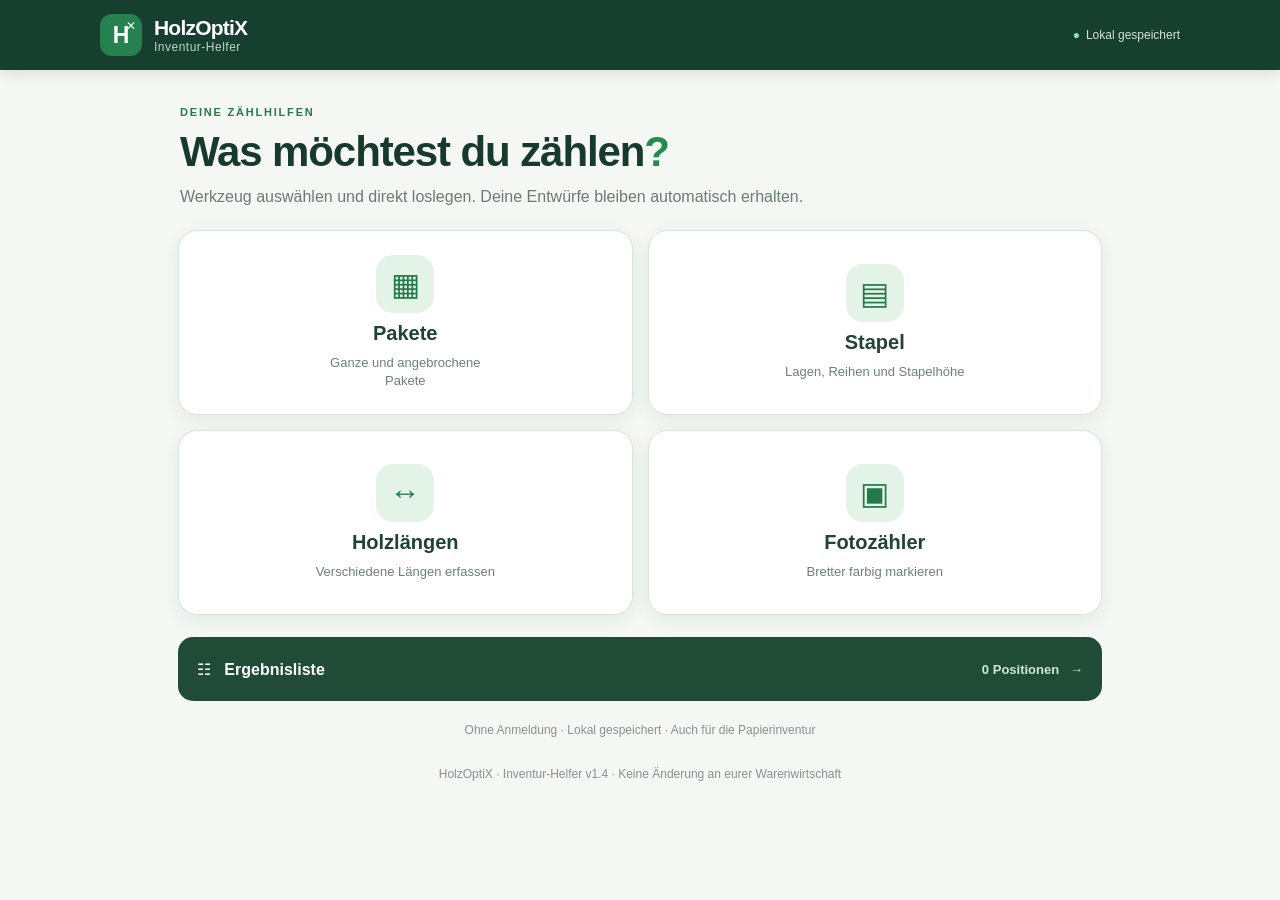
==== commit e0dbc917: "Add files via upload" ====
--- a/index.html
+++ b/index.html
@@ -28,6 +28,15 @@
 @media (pointer:coarse){html,body{touch-action:pan-x pan-y}.photo-stage canvas{touch-action:none}}
 .space-top{margin-top:14px}.check-line{display:flex;align-items:center;gap:9px;font-size:14px;color:#315741;font-weight:700;margin:14px 0}.check-line input{width:19px;height:19px;accent-color:#23834d}.estimate-preview{border:1px solid #cddfcd;border-radius:10px;background:#edf7ef;color:#25613c;margin:12px 0;padding:12px 14px;font-size:14px;line-height:1.5}.estimate-preview.warning{border-color:#dfccaa;background:#fff7e8;color:#94651b}.estimate-preview.error{border-color:#eac7c3;background:#fff2f0;color:#9b443b}.photo-zone-heading{display:flex;justify-content:space-between;align-items:center;gap:8px;margin:16px 0 8px}.photo-zones{display:grid;gap:8px}.photo-zone{display:grid;grid-template-columns:32px minmax(0,1fr) auto auto;gap:7px;align-items:center;padding:9px;border:1px solid #d4e3d6;border-radius:10px;background:white}.photo-zone.active{background:#eaf6ee;border-color:#2c9659}.photo-zone input[type=color]{width:30px;height:36px;padding:0;border:0;background:transparent;cursor:pointer}.photo-zone input[type=text]{min-width:0;max-width:100%;border:1px solid #ccddce;border-radius:7px;padding:8px;font-size:14px}.photo-zone .btn{padding:7px 9px;min-height:35px;font-size:12px}.photo-zone .zone-count{font-weight:750;font-size:13px;color:#235c3a}.photo-zone .zone-selected{font-weight:800}.photo-zone.locked{background:#f2f5f1}.photo-zone .zone-select{grid-column:2;justify-self:start}.photo-zone .zone-actions{display:flex;gap:4px;flex-wrap:wrap}.photo-zone .zone-actions .btn{font-size:12px}@media(max-width:700px){.photo-zone{grid-template-columns:30px minmax(0,1fr) auto}.photo-zone .zone-actions{grid-column:2/-1;justify-self:end}.photo-zone .zone-select{grid-column:1/-1}.photo-zone .zone-count{white-space:nowrap}}.field select{appearance:auto}
 .build-warning{background:#fff2e5;border:2px solid #df9c4d;color:#7b3f17;border-radius:13px;padding:14px 17px;margin-bottom:18px;line-height:1.5;display:grid;gap:6px}.build-warning code{background:#ffe6c8;padding:2px 5px;border-radius:4px}
+
+/* v1.4 – Startseite mit Kacheln und fokussierte Zählansichten. */
+.container{max-width:960px}.home-screen{display:grid;gap:22px}.home-intro{padding:12px 2px 0}.home-intro h1{font-size:clamp(29px,5vw,42px);line-height:1.12;letter-spacing:-1.1px;margin:10px 0}.home-intro p:last-child{color:#687e70;line-height:1.45;margin:0}.tool-grid{display:grid;grid-template-columns:repeat(2,minmax(0,1fr));gap:15px}
+.tool-card{border:1px solid #d5e5d9;border-radius:19px;background:#fff;box-shadow:0 5px 18px #214c2d12;display:flex;flex-direction:column;justify-content:center;align-items:center;gap:9px;min-height:185px;padding:20px 16px;color:#204332;text-align:center;transition:border-color .15s,background .15s,transform .15s}.tool-card:hover,.tool-card:focus-visible{border-color:#278d52;background:#f3faf4;transform:translateY(-1px)}.tool-icon{display:grid;place-items:center;width:58px;height:58px;border-radius:17px;background:#e4f3e8;color:#227b4a;font-size:31px;font-weight:800}.tool-card strong{font-size:20px}.tool-card small{font-size:13px;color:#6b8374;max-width:180px;line-height:1.4}.draft-badge{font-size:12px;background:#dff1e5;color:#236d43;padding:6px 10px;border-radius:30px;font-weight:800}.home-results{background:#204c37;color:white;border:0;border-radius:15px;padding:19px;display:flex;justify-content:space-between;gap:16px;align-items:center;font-weight:750;font-size:16px;min-height:64px}.home-results>span:last-child{font-size:13px;color:#cee7d5}.home-footnote{text-align:center;color:#839689;font-size:12px;margin:0 0 5px}
+.workspace-head{display:flex;align-items:center;justify-content:space-between;gap:12px;margin-bottom:3px}.workspace-head h2{font-size:clamp(20px,3vw,27px);margin:5px 0;letter-spacing:-.5px}.workspace-head>.btn{flex-shrink:0}.workspace-head .eyebrow{font-size:10px}.mode-nav{display:flex;flex-wrap:wrap;gap:7px;margin:3px 0 20px}.mode-button{flex:1;min-width:100px;padding:12px 9px;background:#f3f7f3;border:1px solid #d7e3d9;border-radius:10px;color:#50715b;font-weight:750;font-size:13px;min-height:47px}.mode-button.is-active{background:#def0e4;border-color:#308951;color:#1d623b;box-shadow:inset 0 0 0 1px #4a9b65}.method-notice{font-size:12px;color:#728879;background:#f5f9f5;border-radius:9px;padding:10px 12px;margin-top:17px}.panel .subhead{margin:3px 0 16px}.panel .group-list{margin-bottom:14px}
+.metrics-card{padding:11px 18px}.metrics-card .conversion{margin:0;padding:0;border:0}.metrics-card summary{padding:6px 0}.count-bar{position:sticky;bottom:0;z-index:20;background:#fff;border:1px solid #bbd7c4;box-shadow:0 -5px 22px #132d1f20;border-radius:15px;padding:12px 15px;display:flex;gap:12px;align-items:center;margin-top:5px}.count-values{display:flex;flex-direction:column;gap:2px;flex:1;min-width:0}.count-values>span:first-child{font-size:12px;color:#6b806f;font-weight:750}.count-values strong{font-size:31px;color:#207a48;line-height:1.1;font-variant-numeric:tabular-nums}.count-values strong small{font-size:13px;font-weight:600}.count-parts{font-size:11px;color:#77877b;white-space:nowrap;overflow:hidden;text-overflow:ellipsis}.count-bar #save-item{flex-shrink:0}.count-list{flex-shrink:0;min-width:42px}
+.save-sheet{position:fixed;inset:0;background:#102e20a9;z-index:90;display:flex;justify-content:center;align-items:center;padding:14px}.save-dialog{background:white;border:1px solid #d9e9dc;border-radius:20px;box-shadow:0 15px 60px #0a211a55;padding:23px;width:min(100%,570px);max-height:92dvh;overflow:auto}.save-dialog h2{font-size:24px;margin:3px 0}.save-dialog .section-head{align-items:center}.save-sheet-total{border-radius:12px;background:#e8f5ed;padding:13px 18px;display:flex;align-items:center;justify-content:space-between;margin-bottom:19px;gap:12px}.save-sheet-total>span{font-size:13px;color:#527961}.save-sheet-total strong{color:#177c43;font-size:26px;font-variant-numeric:tabular-nums}.results-filter{margin:10px 0 20px}.back-results{justify-self:start}.safety-card summary{cursor:pointer;font-weight:750;color:#285d3d;padding:3px 0}.safety-card details[open] summary{margin-bottom:12px}
+@media(max-width:700px){.tool-grid{gap:10px}.tool-card{min-height:156px;padding:15px 9px;gap:7px;border-radius:15px}.tool-icon{width:49px;height:49px;font-size:27px;border-radius:14px}.tool-card strong{font-size:17px}.tool-card small{font-size:12px}.home-results{padding:16px}.workspace-head{flex-wrap:wrap}.workspace-head .btn{font-size:12px;padding:8px 10px}.mode-nav{gap:6px}.mode-button{min-width:calc(50% - 6px);padding:10px 7px}.count-bar{margin:3px -12px -9px;border-radius:15px 15px 0 0;padding:10px 12px calc(10px + env(safe-area-inset-bottom));gap:8px}.count-values strong{font-size:27px}.count-bar #save-item{font-size:14px;min-height:46px;padding:10px 12px}.count-list{min-width:40px}.save-dialog{padding:17px}.save-dialog .fields.two{grid-template-columns:1fr}.save-sheet-total strong{font-size:23px}}
+@media print{.home-screen,.workspace-head,.count-bar,.metrics-card,.save-sheet,.back-results,.results-filter,.method-notice{display:none!important}.results-panel{display:block!important}.results-panel .safety-card{display:none!important}}
   </style>
   <title>HolzOptiX – Inventur-Helfer</title>
 </head>
@@ -44,42 +53,61 @@
       <strong>Programmdateien nicht vollständig geladen.</strong>
       <span>Bitte die aktuelle <code>index.html</code> hochladen und die Seite erneut öffnen. Gespeicherte Browserdaten nicht löschen.</span>
     </section>
-    <div class="intro">
-      <div>
-        <p class="eyebrow">ZÄHLEN, RECHNEN, NOTIEREN</p>
-        <h1>Inventur leicht gemacht<span class="dot">.</span></h1>
-        <p>Für Pakete, Bunde, große Bretterstapel und verschiedene Holzlängen. Ohne Anmeldung.</p>
+    <section id="home-screen" class="home-screen">
+      <div class="home-intro"><p class="eyebrow">DEINE ZÄHLHILFEN</p><h1>Was möchtest du zählen<span class="dot">?</span></h1>
+        <p>Werkzeug auswählen und direkt loslegen. Deine Entwürfe bleiben automatisch erhalten.</p></div>
+      <div class="tool-grid" aria-label="Zählwerkzeug auswählen">
+        <button class="tool-card" type="button" data-tool="package"><span class="tool-icon">▦</span><strong>Pakete</strong><small>Ganze und angebrochene Pakete</small><span class="draft-badge" data-draft-badge="package" hidden>↻ Zählung fortsetzen</span></button>
+        <button class="tool-card" type="button" data-tool="stack"><span class="tool-icon">▤</span><strong>Stapel</strong><small>Lagen, Reihen und Stapelhöhe</small><span class="draft-badge" data-draft-badge="stack" hidden>↻ Zählung fortsetzen</span></button>
+        <button class="tool-card" type="button" data-tool="length"><span class="tool-icon">↔</span><strong>Holzlängen</strong><small>Verschiedene Längen erfassen</small><span class="draft-badge" data-draft-badge="length" hidden>↻ Zählung fortsetzen</span></button>
+        <button class="tool-card" type="button" data-tool="photo"><span class="tool-icon">▣</span><strong>Fotozähler</strong><small>Bretter farbig markieren</small><span class="draft-badge" data-draft-badge="photo" hidden>↻ Zählung fortsetzen</span></button>
       </div>
-    </div>
-    <nav class="tabs" aria-label="Werkzeug auswählen">
+      <button id="home-results" class="home-results" type="button"><span>☷ &nbsp; Ergebnisliste</span><span><span id="home-result-count">0</span> Positionen &nbsp; →</span></button>
+      <p class="home-footnote">Ohne Anmeldung · Lokal gespeichert · Auch für die Papierinventur</p>
+    </section>
+    <nav class="tabs" aria-label="Werkzeug auswählen" hidden>
       <button class="tab is-active" type="button" data-tab="package" aria-current="page">▦ <span>Paketrechner</span></button>
       <button class="tab" type="button" data-tab="stack">▤ <span>Stapelzähler</span></button>
       <button class="tab" type="button" data-tab="length">↔ <span>Längenzähler</span></button>
       <button class="tab" type="button" data-tab="results">☷ <span>Ergebnisliste</span> <span id="result-count" class="pill">0</span></button>
     </nav>
 
-    <div id="editor" class="editor">
-      <section class="card article-card">
-        <div class="section-head">
-          <div><p class="eyebrow">ARTIKEL</p><h2 id="editor-heading">Neue Zählung</h2></div>
-          <button id="new-item" class="btn subtle" type="button">＋ Neuer Artikel</button>
-        </div>
-        <div class="fields two">
-          <label class="field"><span>Artikelbezeichnung <em>*</em></span><input id="article-name" maxlength="100" type="text" placeholder="z. B. Glattkantbrett Fichte" autocomplete="off"></label>
-          <label class="field"><span>Artikelnummer <small>(optional)</small></span><input id="article-no" maxlength="60" type="text" placeholder="Nummer aus Papierliste" autocomplete="off"></label>
-        </div>
-        <label class="field note-field"><span>Bemerkung <small>(optional)</small></span><input id="article-note" maxlength="160" type="text" placeholder="z. B. Außenlager, Stapel 3" autocomplete="off"></label>
-      </section>
+    <div id="editor" class="editor" hidden>
+      <div class="workspace-head">
+        <button id="back-home" class="btn subtle" type="button">← Übersicht</button>
+        <div><p class="eyebrow">AKTUELLE ZÄHLUNG</p><h2 id="tool-heading">Pakete zählen</h2></div>
+        <button id="new-item" class="btn subtle" type="button">＋ Neu</button>
+      </div>
+      <div id="save-sheet" class="save-sheet" hidden>
+        <section class="save-dialog" role="dialog" aria-modal="true" aria-labelledby="editor-heading">
+          <div class="section-head"><div><p class="eyebrow">ABSCHLIESSEN</p><h2 id="editor-heading">Zählung speichern</h2></div><button id="save-cancel" class="btn subtle" type="button">× Schließen</button></div>
+          <div class="save-sheet-total"><span>Ermittelte Menge</span><strong id="save-sheet-total">0 Stück</strong></div>
+          <div class="fields two">
+            <label class="field"><span>Artikelbezeichnung <em>*</em></span><input id="article-name" maxlength="100" type="text" placeholder="z. B. Glattkantbrett Fichte" autocomplete="off"></label>
+            <label class="field"><span>Artikelnummer (optional)</span><input id="article-no" maxlength="60" type="text" placeholder="Nummer aus der Warenwirtschaft" autocomplete="off"></label>
+          </div>
+          <label class="field note-field"><span>Bemerkung (optional)</span><input id="article-note" maxlength="160" type="text" placeholder="z. B. Außenlager, Stapel 3" autocomplete="off"></label>
+          <div id="validation-message" class="error-message" role="alert" hidden></div>
+          <button id="confirm-save-item" class="btn primary full prominent space-top" type="button">✓ Zur Ergebnisliste hinzufügen</button>
+        </section>
+      </div>
 
       <section id="panel-package" class="card panel">
         <div class="section-head">
           <div><p class="eyebrow">WERKZEUG 01</p><h2>Paket- & Bundrechner</h2><p class="muted">Ganze Pakete und unterschiedliche Paketgrößen gemeinsam zählen.</p></div>
         </div>
+        <div class="mode-nav" aria-label="Paketmethode">
+          <button class="mode-button is-active" data-package-mode="whole" type="button">Ganze Pakete</button>
+          <button class="mode-button" data-package-mode="open" type="button">Restpakete</button>
+          <button class="mode-button" data-package-mode="presets" type="button">Standardgrößen</button>
+        </div>
+        <div data-package-section="whole">
         <div class="row-label"><span>Anzahl Pakete</span><span>Stück je Paket</span><span></span></div>
         <div id="package-groups" class="group-list"></div>
         <button id="add-package" type="button" class="btn dashed full">＋ Weitere Paketgruppe</button>
         <label class="field single"><span>Lose Bretter / Stück zusätzlich</span><input id="loose-package" inputmode="numeric" type="text" autocomplete="off" placeholder="0"></label>
-        <div class="inline-divider"><span>angebrochene Pakete</span></div>
+        </div>
+        <div data-package-section="open" hidden>
         <div class="subhead"><h3>Restpakete</h3><p>Rest direkt zählen oder entnommene Stücke vom ursprünglichen Paket abziehen.</p></div>
         <div class="fields two">
           <label class="field"><span>Ursprünglich je Paket</span><input id="open-pack-size" type="text" inputmode="numeric" autocomplete="off" placeholder="z. B. 80"></label>
@@ -90,7 +118,8 @@
           <button id="add-open-pack" class="btn dark" type="button">＋ Restpaket</button>
         </div>
         <div id="open-pack-list" class="chips"></div>
-        <div class="inline-divider"><span>Standard-Paketgrößen</span></div>
+        </div>
+        <div data-package-section="presets" hidden>
         <div class="subhead"><h3>Häufige Paketgrößen</h3><p>Einmal speichern und bei weiteren Zählungen wiederverwenden.</p></div>
         <label class="field"><span>Gespeicherte Größe auswählen</span><select id="preset-select"><option value="">Bitte auswählen</option></select></label>
         <div class="fields two space-top">
@@ -98,17 +127,26 @@
           <label class="field"><span>Stück je Paket</span><input id="preset-size" type="text" inputmode="numeric" placeholder="z. B. 200"></label>
         </div>
         <div class="result-actions"><button id="preset-save" class="btn subtle" type="button">＋ Standardgröße speichern</button><button id="preset-delete" class="btn danger" type="button">Ausgewählte löschen</button></div>
+        </div>
       </section>
 
       <section id="panel-stack" class="card panel" hidden>
         <div class="section-head">
-          <div><p class="eyebrow">WERKZEUG 02</p><h2>Stapelzähler</h2><p class="muted">Für gleichmäßige und unregelmäßige Stapel. Beide Methoden sind kombinierbar.</p></div>
-        </div>
+          <div><p class="eyebrow">WERKZEUG 02</p><h2>Stapelzähler</h2><p class="muted">Wähle eine Methode. Verschiedene Teilbereiche kannst du kombinieren.</p></div>
+        </div>
+        <div id="stack-methods" class="mode-nav" aria-label="Stapelzählmethode">
+          <button class="mode-button is-active" data-stack-mode="blocks" type="button">Lagen</button>
+          <button class="mode-button" data-stack-mode="rows" type="button">Reihen</button>
+          <button class="mode-button" data-stack-mode="height" type="button">Stapelhöhe</button>
+          <button class="mode-button" data-stack-mode="photo" type="button">Foto</button>
+        </div>
+        <div data-stack-section="blocks">
         <div class="subhead"><h3>Lagen und Teilblöcke</h3><p>Für einen regelmäßigen Bereich: Bretter je Lage × Anzahl der Lagen.</p></div>
         <div class="row-label"><span>Bretter je Lage</span><span>Anzahl Lagen</span><span></span></div>
         <div id="stack-blocks" class="group-list"></div>
         <button id="add-block" class="btn dashed full" type="button">＋ Weiteren Teilblock hinzufügen</button>
-        <div class="inline-divider"><span>und / oder</span></div>
+        </div>
+        <div data-stack-section="rows" hidden>
         <div class="subhead"><h3>Einzelne, unregelmäßige Reihen</h3><p>Jede Reihe separat zählen. Die eingegebenen Reihen werden addiert.</p></div>
         <div class="row-add">
           <label class="field"><span>Bretter in dieser Reihe</span><input id="row-input" type="text" inputmode="numeric" autocomplete="off" placeholder="z. B. 13"></label>
@@ -116,8 +154,9 @@
         </div>
         <div id="row-chips" class="chips"></div>
         <label class="field single"><span>Einzelne Bretter zusätzlich</span><input id="loose-stack" inputmode="numeric" type="text" autocomplete="off" placeholder="0"></label>
-        <div class="inline-divider"><span>oder zusätzlich per Stapelhöhe</span></div>
-        <div class="subhead"><h3>Stapelhöhen-Rechner <span class="photo-new">NEU 1.3</span></h3><p>Schätzung aus Stapelhöhe, Brettstärke und Brettern je Lage. Paletten und Unterlagen vorher abziehen.</p></div>
+        </div>
+        <div data-stack-section="height" hidden>
+        <div class="subhead"><h3>Stapelhöhen-Rechner</h3><p>Schätzung aus Stapelhöhe, Brettstärke und Brettern je Lage. Paletten und Unterlagen vorher abziehen.</p></div>
         <div class="fields three">
           <label class="field"><span>Stapelhöhe (mm)</span><input id="height-total" type="text" inputmode="numeric" placeholder="z. B. 1520"></label>
           <label class="field"><span>Brettstärke (mm)</span><input id="height-thickness" type="text" inputmode="numeric" placeholder="z. B. 24"></label>
@@ -131,9 +170,10 @@
         <div id="height-preview" class="estimate-preview" role="status">Maße eingeben, um die ungefähre Stückzahl zu berechnen.</div>
         <button id="add-height-block" class="btn dashed full" type="button">＋ Berechneten Stapel übernehmen</button>
         <div id="height-block-list" class="chips"></div>
-        <div class="inline-divider"><span>oder zusätzlich per Foto</span></div>
+        </div>
+        <div data-stack-section="photo" hidden>
         <div class="photo-tool">
-          <div class="subhead"><h3>Foto-Zählhilfe <span class="photo-new">FARBGRUPPEN 1.3</span></h3><p>Stirnseite fotografieren, farbige Zählbereiche anlegen und jedes sichtbare Brett antippen. Es wird kein Bild hochgeladen.</p></div>
+          <div class="subhead"><h3>Foto-Zählhilfe</h3><p>Stirnseite fotografieren, farbige Zählbereiche anlegen und jedes sichtbare Brett antippen. Es wird kein Bild hochgeladen.</p></div>
           <div class="photo-actions">
             <button id="photo-choose" type="button" class="btn dark">▣ Foto aufnehmen / öffnen</button>
             <button id="photo-clear" type="button" class="btn danger">Foto entfernen</button>
@@ -162,7 +202,10 @@
           </div>
           <button id="photo-download" class="btn subtle full space-top" type="button">↓ Foto mit Markierungen speichern</button>
           <p id="photo-info" class="photo-help" role="status">Tippen setzt einen Punkt. Mit zwei Fingern zoomen, bei Vergrößerung ziehen. Die Fotozählung wird zu anderen Teilzählungen addiert – Bretter nicht doppelt erfassen!</p>
-        </div>
+          <button id="attach-photo-stack" class="btn dark full space-top" type="button" hidden>↗ Fotozählung in den Stapelzähler übernehmen</button>
+        </div>
+        </div>
+        <div class="method-notice">Die Gesamtmenge addiert nur die tatsächlich erfassten Teilzählungen. Dieselben Bretter nicht mit zwei Methoden zählen.</div>
       </section>
 
       <section id="panel-length" class="card panel" hidden>
@@ -171,16 +214,14 @@
           <label class="field"><span>Breite (mm, optional)</span><input id="length-width" type="text" inputmode="numeric" placeholder="z. B. 145"></label>
           <label class="field"><span>Stärke (mm, optional)</span><input id="length-thickness" type="text" inputmode="numeric" placeholder="z. B. 28"></label>
         </div>
-        <p class="muted">Die oben eingegebene Artikelnummer gilt für alle Längen. Bei Angabe von Breite und Stärke wird zusätzlich die Fläche bzw. das Volumen berechnet.</p>
+        <p class="muted">Die Artikelnummer kannst du später beim Speichern eingeben. Sie gilt für alle Längen. Jede Länge wird eine eigene Ergebnisposition.</p>
         <div class="row-label"><span>Länge (mm)</span><span>Stück</span><span></span></div>
         <div id="length-rows" class="group-list"></div>
         <button id="add-length" class="btn dashed full" type="button">＋ Weitere Länge</button>
         <div id="length-summary" class="estimate-preview">Noch keine Längen eingetragen.</div>
       </section>
 
-      <section class="card total-card">
-        <div class="total-label"><span>Aktuelle Zählung</span><span id="total-formula" class="muted">Noch keine Mengen eingetragen</span></div>
-        <div class="big-total"><strong id="preview-total">0</strong><span>Stück</span></div>
+      <section class="card metrics-card">
         <details id="conversion" class="conversion">
           <summary>Optional: Laufmeter und Fläche berechnen</summary>
           <p>Nur verwenden, wenn alle gezählten Bretter dieses Artikels dieselben Maße haben.</p>
@@ -190,31 +231,37 @@
           </div>
           <div id="conversion-result" class="conversion-result"></div>
         </details>
-        <div id="validation-message" class="error-message" role="alert" hidden></div>
-        <button id="save-item" class="btn primary full prominent" type="button">✓ Artikel zur Ergebnisliste hinzufügen</button>
-        <button id="go-results" class="btn subtle full" type="button">Ergebnisliste ansehen →</button>
       </section>
+      <section class="count-bar" aria-label="Aktuelle Zählung">
+        <div class="count-values"><span>Aktuelle Zählung</span><strong><span id="preview-total">0</span> <small>Stück</small></strong><span id="total-formula" class="count-parts">Noch keine Mengen eingetragen</span></div>
+        <button id="save-item" class="btn primary prominent" type="button">✓ Speichern</button>
+        <button id="go-results" class="btn subtle count-list" type="button" title="Ergebnisliste">☷</button>
+      </section>
+      <div id="count-error" class="error-message" role="alert" hidden></div>
     </div>
 
     <section id="panel-results" class="results-panel" hidden>
+      <button id="results-home" class="btn subtle back-results" type="button">← Übersicht</button>
       <div class="card">
         <div class="section-head">
-          <div><p class="eyebrow">VARIANTE 2</p><h2>Deine Ergebnisliste</h2><p class="muted">Mehrere Artikel nacheinander zählen und die fertigen Mengen gesammelt auf die Papierliste übertragen.</p></div>
+          <div><p class="eyebrow">GESAMMELTE ZÄHLUNGEN</p><h2>Ergebnisliste</h2><p class="muted">Deine fertigen Zählungen für die Papierinventur.</p></div>
         </div>
         <div class="result-summary">
           <div><strong id="summary-articles">0</strong><span>Positionen gezählt</span></div>
           <div><strong id="summary-counts">0</strong><span>Teilzählungen</span></div>
         </div>
-        <div id="results-empty" class="empty-state">Noch keine Positionen erfasst. Starte mit dem Paket-, Stapel- oder Längenzähler.</div>
+        <label class="field results-filter"><span>Artikel suchen</span><input id="results-search" type="search" placeholder="Name oder Artikelnummer"></label>
+        <div id="results-empty" class="empty-state">Noch keine Positionen erfasst. Starte über die großen Werkzeug-Kacheln.</div>
         <div id="results-list" class="results-list"></div>
         <div class="result-actions">
-          <button id="result-new" type="button" class="btn primary">＋ Weiteren Artikel zählen</button>
+          <button id="result-new" type="button" class="btn primary">＋ Zur Werkzeugauswahl</button>
           <button id="export-csv" type="button" class="btn dark">↓ CSV speichern</button>
           <button id="print-results" type="button" class="btn subtle">▤ Drucken / PDF</button>
         </div>
       </div>
       <div class="card safety-card">
-        <h3>Datensicherung</h3>
+        <details>
+        <summary>Datensicherung und weitere Einstellungen</summary>
         <p>Die Zählungen bleiben auf diesem Gerät gespeichert. Sie werden nicht automatisch zwischen Handy und PC übertragen. Sichere sie bei Bedarf als Datei.</p>
         <div class="result-actions">
           <button id="export-json" class="btn subtle" type="button">↓ Sicherung speichern</button>
@@ -222,14 +269,15 @@
           <input id="import-file" type="file" accept="application/json,.json" hidden>
           <button id="clear-results" class="btn danger" type="button">Liste leeren</button>
         </div>
+        </details>
       </div>
     </section>
 
-    <footer class="footer">HolzOptiX · Inventur-Helfer v1.3.2 · Keine Änderung an eurer Warenwirtschaft</footer>
+    <footer class="footer">HolzOptiX · Inventur-Helfer v1.4 · Keine Änderung an eurer Warenwirtschaft</footer>
   </div>
   <script data-holzoptix-bundle="photo">
 'use strict';
-/* HolzOptiX Inventur 1.3.2: lokale Foto-Zählhilfe mit Farbgruppen, ohne Upload. */
+/* HolzOptiX Inventur 1.4: lokale Foto-Zählhilfe mit Farbgruppen, ohne Upload. */
 window.HolzOptiXPhoto = (() => {
   const DB_NAME = 'holzoptix-inventur-fotos-v1';
   const STORE = 'photos';
@@ -673,13 +721,13 @@
     setMode('add');updateCount();
     return true;
   }
-  return {version:'1.3.2',init,renderCurrent,draw,removeStored,exportImages,importImages};
+  return {version:'1.4',init,renderCurrent,draw,removeStored,exportImages,importImages};
 })();
   </script>
   <script data-holzoptix-bundle="app">
 'use strict';
 (() => {
-  if (typeof window !== 'undefined') window.HolzOptiXAppVersion = '1.3.2';
+  if (typeof window !== 'undefined') window.HolzOptiXAppVersion = '1.4';
   // Auf Touch-Geräten nur den Seitenzoom sperren. Der Foto-Canvas besitzt
   // eigene Pointer-Gesten zum Vergrößern und Verschieben des Bildes.
   if (typeof window !== 'undefined' && window.matchMedia?.('(pointer: coarse)').matches) {
@@ -705,8 +753,14 @@
     photoId:null,photoMarks:[],photoZones:[newZone()],activePhotoZoneId:null,
     lengthRows:[{id:uid(),length:'',count:''}]
   });
-  let state = {version:1, items:[], draft:emptyDraft(),presets:[]};
-  let activeTab = 'package';
+  const toolType = tool => tool==='photo'?'stack':tool;
+  const newDrafts = () => ({package:emptyDraft('package'),stack:emptyDraft('stack'),
+    length:emptyDraft('length'),photo:emptyDraft('stack')});
+  let state = {version:1,items:[],draft:emptyDraft(),drafts:newDrafts(),parkedDrafts:{},presets:[]};
+  let activeTab = 'home';
+  let activeTool = 'package';
+  let packageMode = 'whole';
+  let stackMode = 'blocks';
   let photoReady = false;
   let storageReadError = false;
 
@@ -750,6 +804,7 @@
       return false;
     }
     try {
+      state.drafts[activeTool]=state.draft;
       localStorage.setItem(STORAGE_KEY, JSON.stringify(state));
       storageMessage('Lokal gespeichert');
       return true;
@@ -917,7 +972,7 @@
     normalizePhoto(d);
     const v = calculate(d, true);
     const item = {
-      id, type:d.type, name, articleNo:String(d.articleNo || '').trim(),note:String(d.note || '').trim(),
+      id, type:d.type, tool:activeTool==='photo'?'photo':d.type, name, articleNo:String(d.articleNo || '').trim(),note:String(d.note || '').trim(),
       length:v.length,width:v.width,total:v.total,parts:v.parts,breakdown:v.breakdown,
       lfm:v.lfm,area:v.area,createdAt,updatedAt:new Date().toISOString(),
       packages:[],openPacks:[],blocks:[],heightBlocks:[],rows:[],loose:null,
@@ -955,7 +1010,7 @@
     const lfm=total*length/1000;
     const area=width===null?null:lfm*width/1000;
     const volume=area===null||thickness===null?null:area*thickness/1000;
-    return {id:options.id||uid(),groupId:options.groupId||uid(),type:'length',name,articleNo,note,
+    return {id:options.id||uid(),groupId:options.groupId||uid(),type:'length',tool:'length',name,articleNo,note,
       length,width,thickness,total,parts:1,lfm,area,volume,
       breakdown:fmt(length)+' mm: '+total+' Stück',
       createdAt:options.createdAt||new Date().toISOString(),updatedAt:new Date().toISOString(),
@@ -983,6 +1038,7 @@
         (item.rows?.length || 0) > 10000 || (item.photoZones?.length||0)>50) throw Error('Zu viele Zählgruppen.');
     const d = fromItem(item);
     const rebuilt = createEntry(d);
+    rebuilt.tool=item.type==='stack'&&item.tool==='photo'?'photo':item.type;
     return rebuilt;
   }
   function validatePresets(input) {
@@ -1004,17 +1060,37 @@
         throw Error('Unbekanntes oder zu großes Inventur-Speicherformat.');
       if (raw?.version === 1 && Array.isArray(raw.items) && raw.items.length <= 5000) {
         const items = raw.items.map(item => ({...validImportedItem(item),id:String(item.id),createdAt:item.createdAt || new Date().toISOString()}));
-        state = {version:1,items,draft:normalizeDraft(raw.draft||emptyDraft()),
+        const drafts=newDrafts();
+        if(raw.drafts && typeof raw.drafts==='object' && !Array.isArray(raw.drafts)){
+          for(const tool of Object.keys(drafts)){
+            const candidate=normalizeDraft(raw.drafts[tool]);
+            if(candidate.type===toolType(tool))drafts[tool]=candidate;
+          }
+        }else if(raw.draft){
+          // v1.0–v1.3.2: den einzigen bisherigen Entwurf ohne Verlust übernehmen.
+          const old=normalizeDraft(raw.draft);
+          drafts[old.type]=old;
+        }
+        const parkedDrafts={};
+        if(raw.parkedDrafts && typeof raw.parkedDrafts==='object'){
+          for(const tool of Object.keys(drafts)){
+            if(raw.parkedDrafts[tool]?.type===toolType(tool))
+              parkedDrafts[tool]=normalizeDraft(raw.parkedDrafts[tool]);
+          }
+        }
+        state = {version:1,items,draft:drafts.package,drafts,parkedDrafts,
           presets:validatePresets(raw.presets||[])};
       }
     } catch (err) {
-      state = {version:1,items:[],draft:emptyDraft(),presets:[]};
+      state = {version:1,items:[],draft:emptyDraft(),drafts:newDrafts(),parkedDrafts:{},presets:[]};
       // Nicht stillschweigend den alten Datensatz beim Tabwechsel überschreiben.
       storageReadError = true;
       storageMessage('Alte Zählungen geschützt – bitte Sicherung prüfen',true);
       console.error('Inventurdaten konnten nicht eingelesen werden:',err);
     }
-    activeTab = state.draft.type || 'package';
+    activeTab = 'home';
+    activeTool = 'package';
+    state.draft = state.drafts.package;
   }
   function createNumberInput(value, placeholder, kind, id, field) {
     const input = document.createElement('input');
@@ -1170,17 +1246,18 @@
     $('height-with-spacers').checked=!!d.heightDraft.withSpacers;
     $('height-spacers').value=d.heightDraft.spacers || '';
     $('height-spacer-thickness').value=d.heightDraft.spacerThickness || '';
-    $('editor-heading').textContent=(d.editingId||d.editingGroupId) ? 'Artikel bearbeiten' : 'Neue Zählung';
-    $('save-item').textContent=(d.editingId||d.editingGroupId) ? '✓ Änderungen speichern' : '✓ Artikel zur Ergebnisliste hinzufügen';
+    $('editor-heading').textContent=(d.editingId||d.editingGroupId) ? 'Artikel bearbeiten' : 'Zählung speichern';
+    $('confirm-save-item').textContent=(d.editingId||d.editingGroupId) ? '✓ Änderungen speichern' : '✓ Zur Ergebnisliste hinzufügen';
     renderGroups('package');renderGroups('stack');renderRows();renderPreview();
     renderOpenPacks();renderPresets();renderHeightBlocks();renderHeightPreview();renderLengths();
-    if(photoReady)Promise.resolve(window.HolzOptiXPhoto.renderCurrent()).catch(err=>{
+    if(photoReady && ['stack','photo'].includes(activeTool))Promise.resolve(window.HolzOptiXPhoto.renderCurrent()).catch(err=>{
       $('photo-info').textContent='Foto konnte nicht angezeigt werden: '+err.message;
     });
   }
   function renderPreview() {
     const d=state.draft;
     $('validation-message').hidden=true;
+    $('count-error').hidden=true;
     try{
       const value=calculate(d);
       $('preview-total').textContent=fmt(value.total);
@@ -1195,27 +1272,85 @@
       $('preview-total').textContent='—';
       $('total-formula').textContent='Eingaben prüfen';
       $('conversion-result').textContent=err.message;
+      $('count-error').textContent=err.message;
+      $('count-error').hidden=false;
       if(d.type==='length')$('length-summary').textContent=err.message;
     }
+  }
+  function setPackageMode(mode) {
+    packageMode=mode;
+    document.querySelectorAll('[data-package-mode]').forEach(button=>
+      button.classList.toggle('is-active',button.dataset.packageMode===mode));
+    document.querySelectorAll('[data-package-section]').forEach(section=>
+      section.hidden=section.dataset.packageSection!==mode);
+  }
+  function setStackMode(mode) {
+    stackMode=mode;
+    document.querySelectorAll('[data-stack-mode]').forEach(button=>
+      button.classList.toggle('is-active',button.dataset.stackMode===mode));
+    document.querySelectorAll('[data-stack-section]').forEach(section=>
+      section.hidden=section.dataset.stackSection!==mode);
+    if(mode==='photo'&&photoReady)requestAnimationFrame(()=>window.HolzOptiXPhoto.draw());
+  }
+  function renderHome() {
+    $('home-result-count').textContent=String(state.items.length);
+    document.querySelectorAll('[data-draft-badge]').forEach(badge=>{
+      badge.hidden=!hasDraftContent(state.drafts[badge.dataset.draftBadge]);
+    });
   }
   function switchTab(tab) {
     activeTab=tab;
-    if(tab!=='results'){state.draft.type=tab;persist();}
+    const isTool=['package','stack','length','photo'].includes(tab);
+    if(isTool){
+      state.drafts[activeTool]=state.draft;
+      activeTool=tab;
+      state.draft=state.drafts[tab];
+      state.draft.type=toolType(tab);
+      if(tab==='photo')stackMode='photo';
+      if(tab==='stack'&&stackMode==='photo')stackMode='blocks';
+      renderEditor();
+      persist();
+    }
     for(const button of document.querySelectorAll('.tab')){
       const chosen=button.dataset.tab===tab;
       button.classList.toggle('is-active',chosen);
       if(chosen)button.setAttribute('aria-current','page');else button.removeAttribute('aria-current');
     }
-    $('editor').hidden=tab==='results';
+    $('home-screen').hidden=tab!=='home';
+    $('editor').hidden=!isTool;
     $('panel-package').hidden=tab!=='package';
-    $('panel-stack').hidden=tab!=='stack';
+    $('panel-stack').hidden=!['stack','photo'].includes(tab);
     $('panel-length').hidden=tab!=='length';
     $('conversion').hidden=tab==='length';
     $('panel-results').hidden=tab!=='results';
-    if(tab==='results')renderResults();else renderPreview();
-    if(tab==='stack' && photoReady)window.HolzOptiXPhoto.draw();
+    if(isTool){
+      $('tool-heading').textContent={package:'Pakete zählen',stack:'Stapel zählen',length:'Holzlängen zählen',photo:'Fotozählung'}[tab];
+      $('stack-methods').hidden=tab==='photo';
+      $('attach-photo-stack').hidden=tab!=='photo';
+      setPackageMode(packageMode);
+      setStackMode(stackMode);
+      renderPreview();
+    }
+    if(tab==='results')renderResults();
+    renderHome();
     window.scrollTo({top:0,behavior:'smooth'});
   }
+  function openSaveSheet() {
+    try{
+      const value=calculate(state.draft,true);
+      if(!value.parts)throw Error('Bitte zuerst eine Menge erfassen.');
+      $('count-error').hidden=true;
+      $('save-sheet-total').textContent=fmt(value.total)+' Stück';
+      $('save-sheet').hidden=false;
+      $('validation-message').hidden=true;
+      $('article-name').focus();
+    }catch(err){
+      $('count-error').textContent=err.message;
+      $('count-error').hidden=false;
+      $('count-error').scrollIntoView?.({block:'nearest'});
+    }
+  }
+  function closeSaveSheet(){$('save-sheet').hidden=true;}
   function hasDraftContent(d) {
     return Boolean(d.editingId||d.editingGroupId || String(d.name||'').trim() || String(d.articleNo||'').trim() ||
       String(d.note||'').trim() || String(d.length||'').trim() || String(d.width||'').trim() ||
@@ -1228,14 +1363,29 @@
       d.rows.length || d.packages.some(g=>g.packs||g.perPack) || d.blocks.some(g=>g.perLayer||g.layers));
   }
   function cleanupPhoto(id) {
-    if(id && photoReady && state.draft.photoId!==id && !state.items.some(item=>item.photoId===id))
+    if(id && photoReady && !Object.values(state.drafts).some(d=>d.photoId===id) &&
+       !Object.values(state.parkedDrafts).some(d=>d.photoId===id) &&
+       !state.items.some(item=>item.photoId===id))
       window.HolzOptiXPhoto.removeStored(id);
   }
-  function newItem(type=activeTab==='results'?'package':activeTab, confirmDiscard=true) {
+  function newItem(type=activeTool, confirmDiscard=true) {
+    if(type!==activeTool)switchTab(type);
     if(confirmDiscard && hasDraftContent(state.draft) && !confirm('Aktuelle, noch nicht übernommene Eingaben verwerfen und einen neuen Artikel beginnen?'))return;
     const oldPhoto=state.draft.photoId;
-    state.draft=emptyDraft(type);persist();renderEditor();switchTab(type);cleanupPhoto(oldPhoto);
-    $('article-name').focus();
+    state.draft=state.parkedDrafts[activeTool] || emptyDraft(toolType(activeTool));
+    state.drafts[activeTool]=state.draft;
+    delete state.parkedDrafts[activeTool];
+    closeSaveSheet();persist();renderEditor();renderHome();cleanupPhoto(oldPhoto);
+    const field=activeTool==='package'?$('package-groups').querySelector?.('input'):
+      activeTool==='length'?$('length-rows').querySelector?.('input'):$('row-input');
+    field?.focus();
+  }
+  function finishSavedDraft() {
+    const parked=state.parkedDrafts[activeTool];
+    state.draft=parked || emptyDraft(toolType(activeTool));
+    state.drafts[activeTool]=state.draft;
+    delete state.parkedDrafts[activeTool];
+    closeSaveSheet();persist();renderResults();switchTab('results');
   }
   function saveItem() {
     try {
@@ -1264,11 +1414,12 @@
           state.items.splice(index,0,...entries);
         }else state.items=[...state.items,...entries];
         if(!persist()){state.items=prior;throw Error('Speicherung fehlgeschlagen. Bitte freien Speicher prüfen.');}
-        state.draft=emptyDraft('length');persist();renderEditor();renderResults();switchTab('results');
-        return;
+        finishSavedDraft();
+        return true;
       }
       const old=state.items.find(x=>x.id===d.editingId);
       const entry=createEntry(d,old?.id || uid(),old?.createdAt);
+      entry.tool=activeTool;
       if(entry.total===0 && !confirm('Der Artikel hat 0 Stück. Wirklich so in die Ergebnisliste übernehmen?'))return;
       if(d.type==='stack' && entry.photoMarks.length &&
          (entry.blocks.length||entry.heightBlocks.length||entry.rows.length||entry.loose!==null) &&
@@ -1280,8 +1431,8 @@
       const prior=state.items;
       if(old)state.items=state.items.map(x=>x.id===old.id?entry:x);else state.items=[...state.items,entry];
       if(!persist()){state.items=prior;throw Error('Speicherung fehlgeschlagen. Bitte freien Speicher prüfen.');}
-      state.draft=emptyDraft(d.type);persist();
-      renderEditor();renderResults();switchTab('results');if(old)cleanupPhoto(old.photoId);
+      finishSavedDraft();if(old)cleanupPhoto(old.photoId);
+      return true;
     }catch(err){
       $('validation-message').textContent=err.message;
       $('validation-message').hidden=false;
@@ -1292,16 +1443,22 @@
     $('result-count').textContent=state.items.length;
     $('summary-articles').textContent=state.items.length;
     $('summary-counts').textContent=fmt(state.items.reduce((n,x)=>n+x.parts,0));
-    $('results-empty').hidden=state.items.length>0;
+    const query=String($('results-search').value||'').toLocaleLowerCase('de-DE').trim();
+    const visible=state.items.map((item,index)=>({item,index})).filter(({item})=>
+      !query || [item.name,item.articleNo,item.note,String(item.length??'')].some(value=>
+        String(value||'').toLocaleLowerCase('de-DE').includes(query)));
+    $('results-empty').hidden=visible.length>0;
+    $('results-empty').textContent=state.items.length?
+      'Keine passenden Artikel gefunden.':'Noch keine Positionen erfasst. Starte über die großen Werkzeug-Kacheln.';
     const container=$('results-list');container.replaceChildren();
-    state.items.forEach((item,index)=>{
+    visible.forEach(({item,index})=>{
       const card=document.createElement('article');card.className='result-card';
       const info=document.createElement('div');
       const title=document.createElement('h3');title.textContent=(index+1)+'. '+item.name+
         (item.type==='length'?' – '+fmt(item.length)+' mm':'');info.append(title);
       const details=document.createElement('p');
       details.textContent=[item.articleNo?'Art.-Nr. '+item.articleNo:null,
-        item.type==='package'?'Paketrechner':item.type==='length'?'Längenzähler':'Stapelzähler',
+        item.type==='package'?'Paketrechner':item.type==='length'?'Längenzähler':item.tool==='photo'?'Fotozähler':'Stapelzähler',
         item.note,item.heightBlocks?.length?'Höhenschätzung enthalten':null].filter(Boolean).join(' · ');
       info.append(details);
       const breakdown=document.createElement('p');breakdown.className='breakdown';breakdown.textContent=item.breakdown || 'Keine Gruppen';
@@ -1317,10 +1474,16 @@
       const controls=document.createElement('div');controls.className='result-controls';
       const edit=document.createElement('button');edit.className='btn subtle';edit.type='button';edit.textContent='✎ Bearbeiten';
       edit.addEventListener('click',()=>{
-        if(hasDraftContent(state.draft)&&!confirm('Aktuelle Eingaben verwerfen und diesen Artikel bearbeiten?'))return;
-        state.draft=item.type==='length'?fromLengthGroup(state.items.filter(x=>x.type==='length'&&x.groupId===item.groupId)):
+        const tool=item.type==='stack'&&item.tool==='photo'?'photo':item.type;
+        const existing=state.drafts[tool];
+        if((existing.editingId||existing.editingGroupId)&&
+            !confirm('Du bearbeitest hier bereits einen Artikel. Diese Bearbeitung ersetzen?'))return;
+        if(hasDraftContent(existing) && !state.parkedDrafts[tool])state.parkedDrafts[tool]=existing;
+        const draft=item.type==='length'?fromLengthGroup(state.items.filter(x=>x.type==='length'&&x.groupId===item.groupId)):
           fromItem(item);
-        persist();renderEditor();switchTab(item.type);
+        state.drafts[tool]=draft;
+        if(activeTool===tool)state.draft=draft;
+        switchTab(tool);
       });
       const remove=document.createElement('button');remove.className='btn danger';remove.type='button';remove.textContent='× Entfernen';
       remove.addEventListener('click',()=>{
@@ -1347,7 +1510,7 @@
     if(!state.items.length){alert('Noch keine Ergebnisse vorhanden.');return;}
     const rows=[['Nr.','Artikelnummer','Artikel','Werkzeug','Stück','Länge mm','Breite mm','Laufmeter','Quadratmeter','Berechnung','Bemerkung','Stärke mm','Kubikmeter','Höhenschätzung']];
     state.items.forEach((x,i)=>rows.push([
-      i+1,x.articleNo,x.name,x.type==='package'?'Paket':x.type==='length'?'Längen':'Stapel',x.total,
+      i+1,x.articleNo,x.name,x.type==='package'?'Paket':x.type==='length'?'Längen':x.tool==='photo'?'Foto':'Stapel',x.total,
       x.length??'',x.width??'',x.lfm===null?'':String(Math.round(x.lfm*1000000)/1000000).replace('.',','),x.area===null?'':String(Math.round(x.area*1000000)/1000000).replace('.',','),
       x.breakdown,x.note,x.thickness??'',x.volume==null?'':String(Math.round(x.volume*1000000)/1000000).replace('.',','),
       x.heightBlocks?.length?'Ja – geschätzt':'Nein'
@@ -1399,11 +1562,27 @@
       renderResults();renderPresets();alert(imports.length+' Positionen und '+incoming.length+' neue Standardgrößen übernommen.');
     }catch(err){alert('Import nicht möglich: '+err.message);}
   }
+  function attachPhotoToStack() {
+    const source=state.drafts.photo,target=state.drafts.stack;
+    if(!source.photoMarks.length)return alert('Bitte zuerst Bretter auf dem Foto markieren.');
+    if(target.photoId || target.photoMarks.length)
+      return alert('Dein Stapelentwurf enthält bereits eine Fotozählung. Bitte diese erst speichern oder entfernen.');
+    if(!confirm(source.photoMarks.length+' Fotomarkierungen zur bestehenden Stapelzählung übernehmen? Die Fotos werden nicht doppelt gezählt.'))return;
+    target.photoId=source.photoId;
+    target.photoMarks=source.photoMarks.map(mark=>({...mark}));
+    target.photoZones=source.photoZones.map(zone=>({...zone}));
+    target.activePhotoZoneId=source.activePhotoZoneId;
+    state.drafts.photo=emptyDraft('stack');
+    state.draft=state.drafts.photo;
+    persist();
+    switchTab('stack');
+    setStackMode('photo');
+  }
   function wire() {
     // Ein fehlendes oder beschädigtes Foto-Modul darf die übrigen Zähler nicht lahmlegen.
     try {
-      if(window.HolzOptiXPhoto?.version !== '1.3.2')
-        throw Error('Die Fotodatei passt nicht zur Version 1.3.2.');
+      if(window.HolzOptiXPhoto?.version !== '1.4')
+        throw Error('Die Fotodatei passt nicht zur Version 1.4.');
       const initialized=window.HolzOptiXPhoto.init({getDraft:()=>state.draft,persist,onCountChange:renderPreview,cleanupPhoto});
       if(initialized===false)throw Error('Dieses Gerät unterstützt den Fotomodus nicht.');
       photoReady = true;
@@ -1413,6 +1592,19 @@
       console.error('Foto-Modul konnte nicht gestartet werden:',err);
     }
     document.querySelectorAll('.tab').forEach(btn=>btn.addEventListener('click',()=>switchTab(btn.dataset.tab)));
+    document.querySelectorAll('[data-tool]').forEach(btn=>btn.addEventListener('click',()=>switchTab(btn.dataset.tool)));
+    document.querySelectorAll('[data-package-mode]').forEach(btn=>btn.addEventListener('click',()=>setPackageMode(btn.dataset.packageMode)));
+    document.querySelectorAll('[data-stack-mode]').forEach(btn=>btn.addEventListener('click',()=>setStackMode(btn.dataset.stackMode)));
+    $('home-results').addEventListener('click',()=>switchTab('results'));
+    $('back-home').addEventListener('click',()=>switchTab('home'));
+    $('results-home').addEventListener('click',()=>switchTab('home'));
+    $('results-search').addEventListener('input',renderResults);
+    $('attach-photo-stack').addEventListener('click',attachPhotoToStack);
+    $('save-cancel').addEventListener('click',closeSaveSheet);
+    $('confirm-save-item').addEventListener('click',saveItem);
+    document.addEventListener('keydown',event=>{
+      if(event.key==='Escape'&&!$('save-sheet').hidden)closeSaveSheet();
+    });
     for(const [id,key] of [['article-name','name'],['article-no','articleNo'],['article-note','note'],
       ['uniform-length','length'],['uniform-width','width'],['length-width','width'],['length-thickness','thickness'],
       ['loose-package','loosePackage'],['loose-stack','looseStack'],['row-input','rowInput']]){
@@ -1507,10 +1699,10 @@
     };
     $('add-row').addEventListener('click',addRow);
     $('row-input').addEventListener('keydown',e=>{if(e.key==='Enter'){e.preventDefault();addRow();}});
-    $('save-item').addEventListener('click',saveItem);
+    $('save-item').addEventListener('click',openSaveSheet);
     $('go-results').addEventListener('click',()=>switchTab('results'));
     $('new-item').addEventListener('click',()=>newItem());
-    $('result-new').addEventListener('click',()=>newItem('package'));
+    $('result-new').addEventListener('click',()=>switchTab('home'));
     $('export-csv').addEventListener('click',exportCsv);
     $('export-json').addEventListener('click',exportJson);
     $('print-results').addEventListener('click',()=>{if(!state.items.length)return alert('Noch keine Ergebnisse vorhanden.');window.print();});
@@ -1524,7 +1716,7 @@
       state.items=[];persist();renderResults();oldPhotos.forEach(cleanupPhoto);
     });
   }
-  load();wire();renderEditor();renderResults();switchTab(activeTab);
+  load();wire();renderEditor();renderResults();switchTab('home');
   if('serviceWorker' in navigator && /^https?:$/.test(location.protocol)) {
     window.addEventListener('load',()=>navigator.serviceWorker.register('./sw.js',{scope:'./'}).catch(()=>{}));
   }
@@ -1532,7 +1724,7 @@
   </script>
   <script>
     window.addEventListener('load', function () {
-      if (window.HolzOptiXAppVersion === '1.3.2' && window.HolzOptiXPhoto?.version === '1.3.2') return;
+      if (window.HolzOptiXAppVersion === '1.4' && window.HolzOptiXPhoto?.version === '1.4') return;
       document.getElementById('build-warning').hidden = false;
       const status = document.getElementById('save-status');
       status.textContent = '⚠ Versionsfehler';
